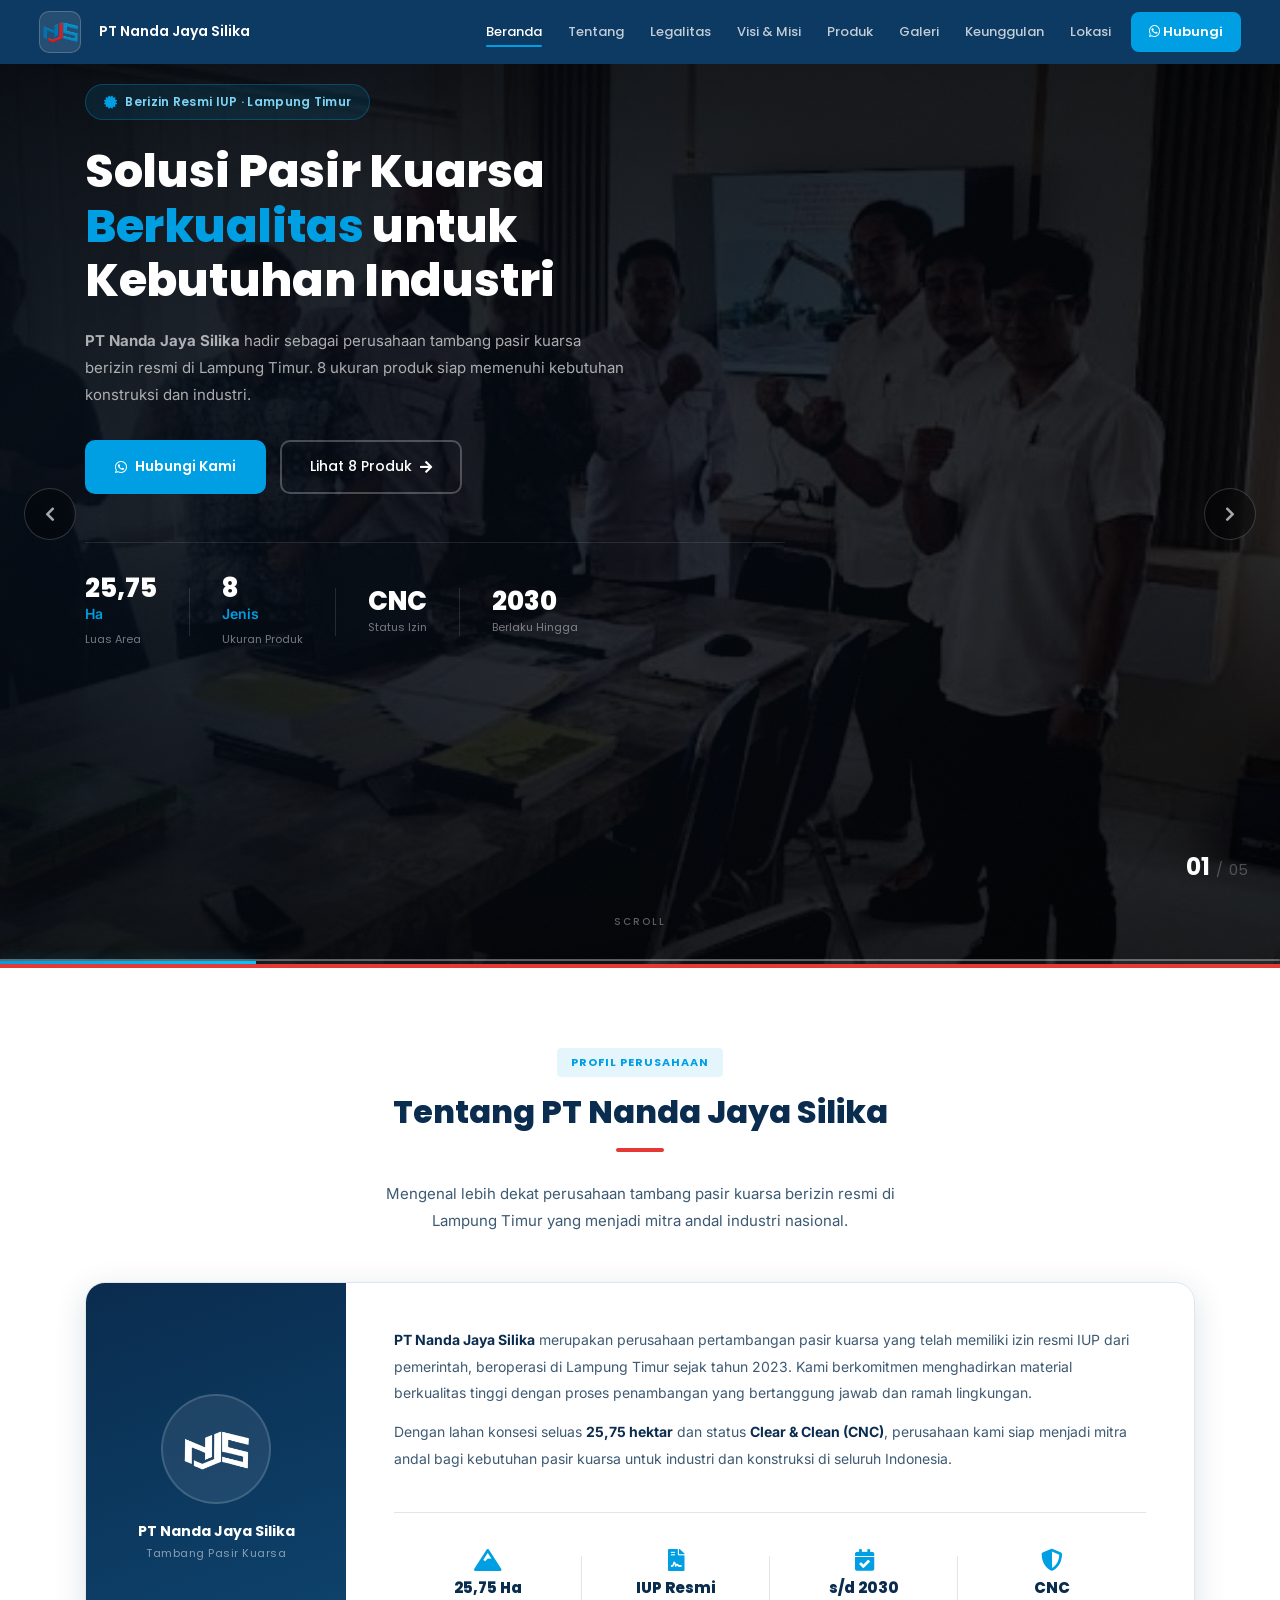
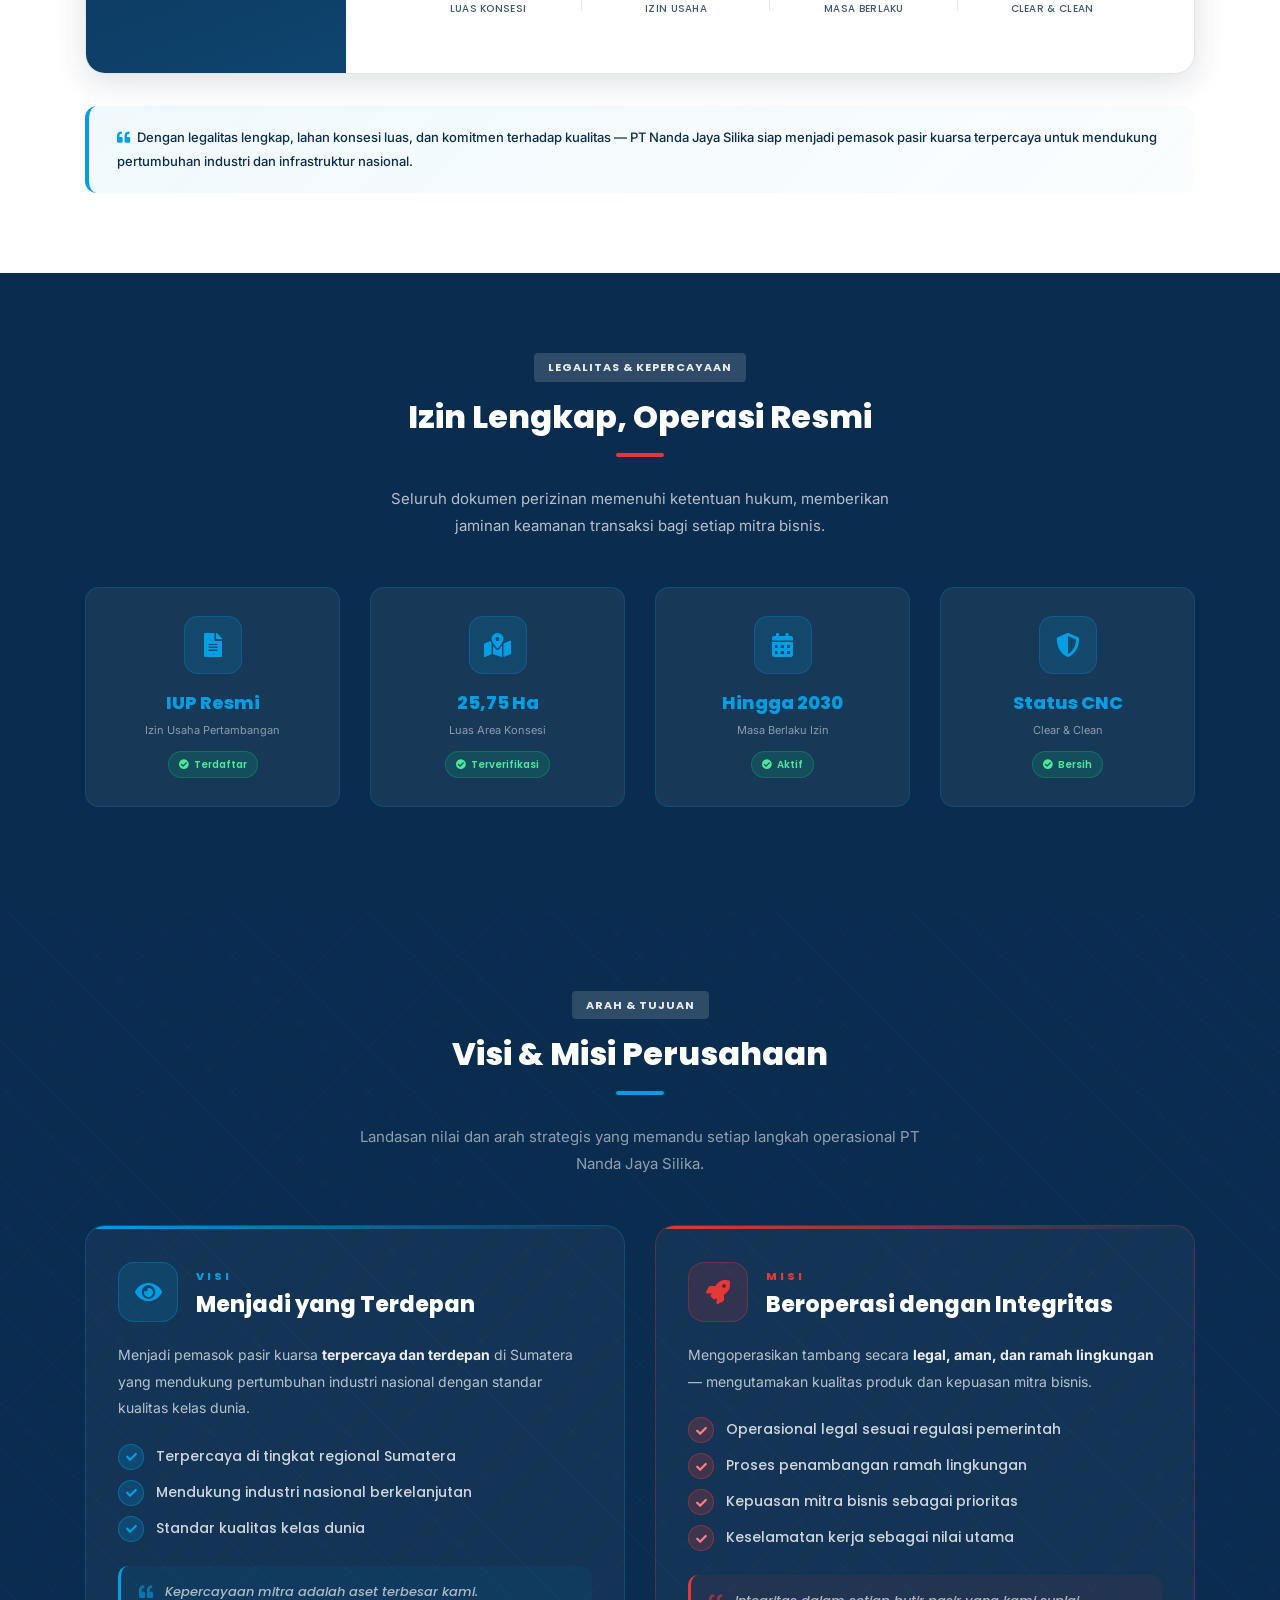
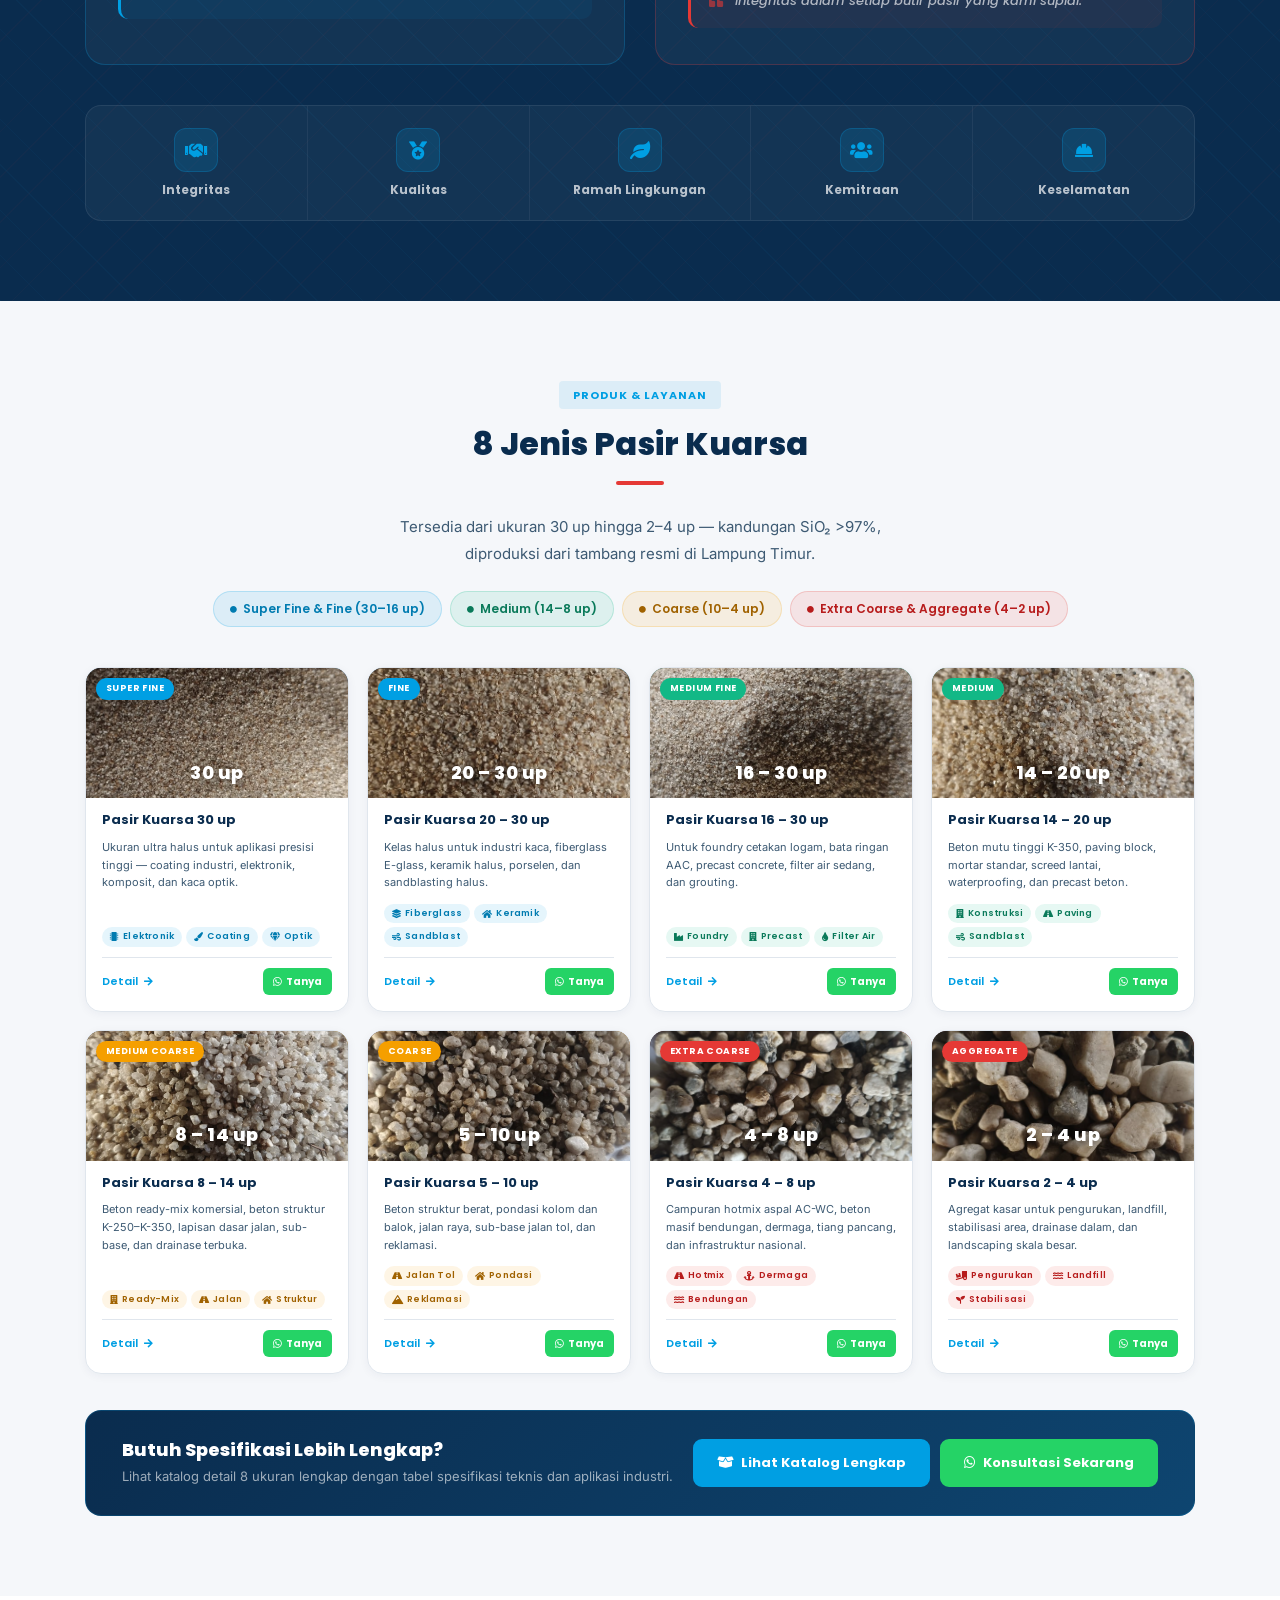
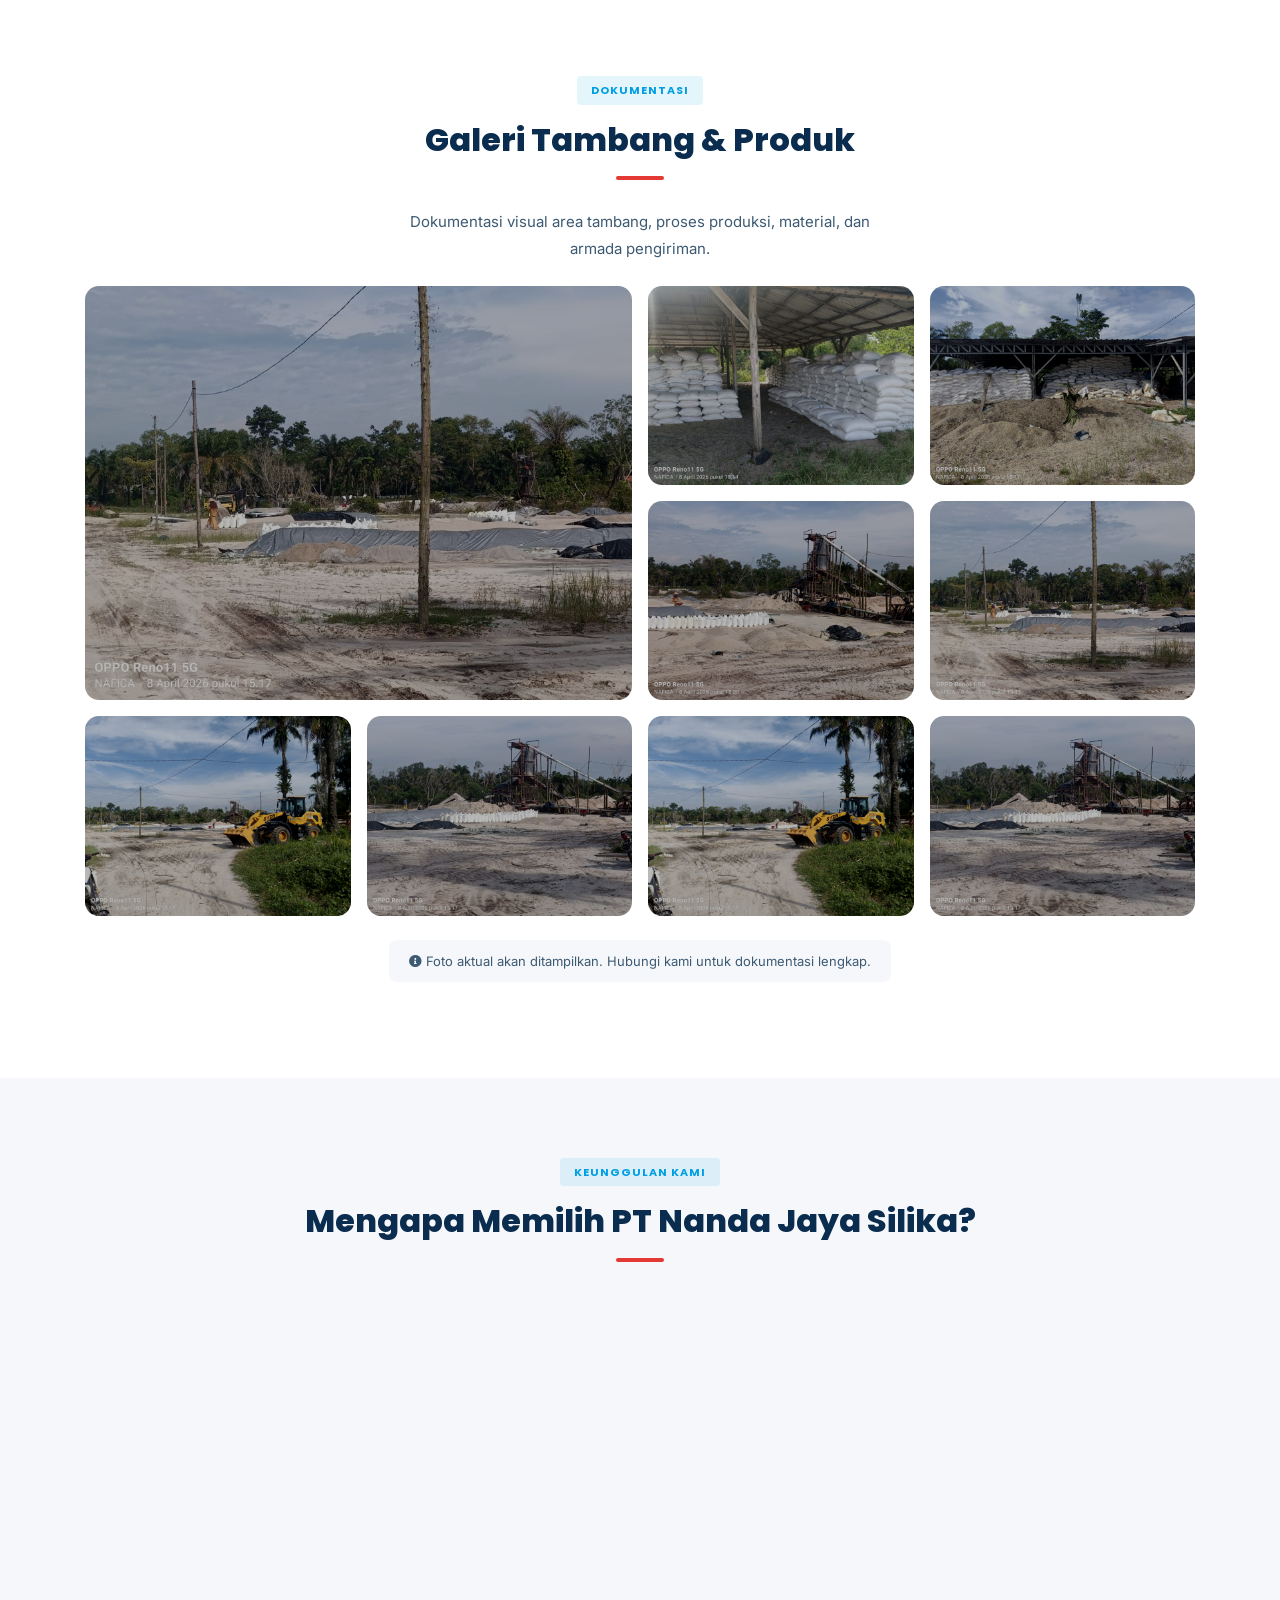
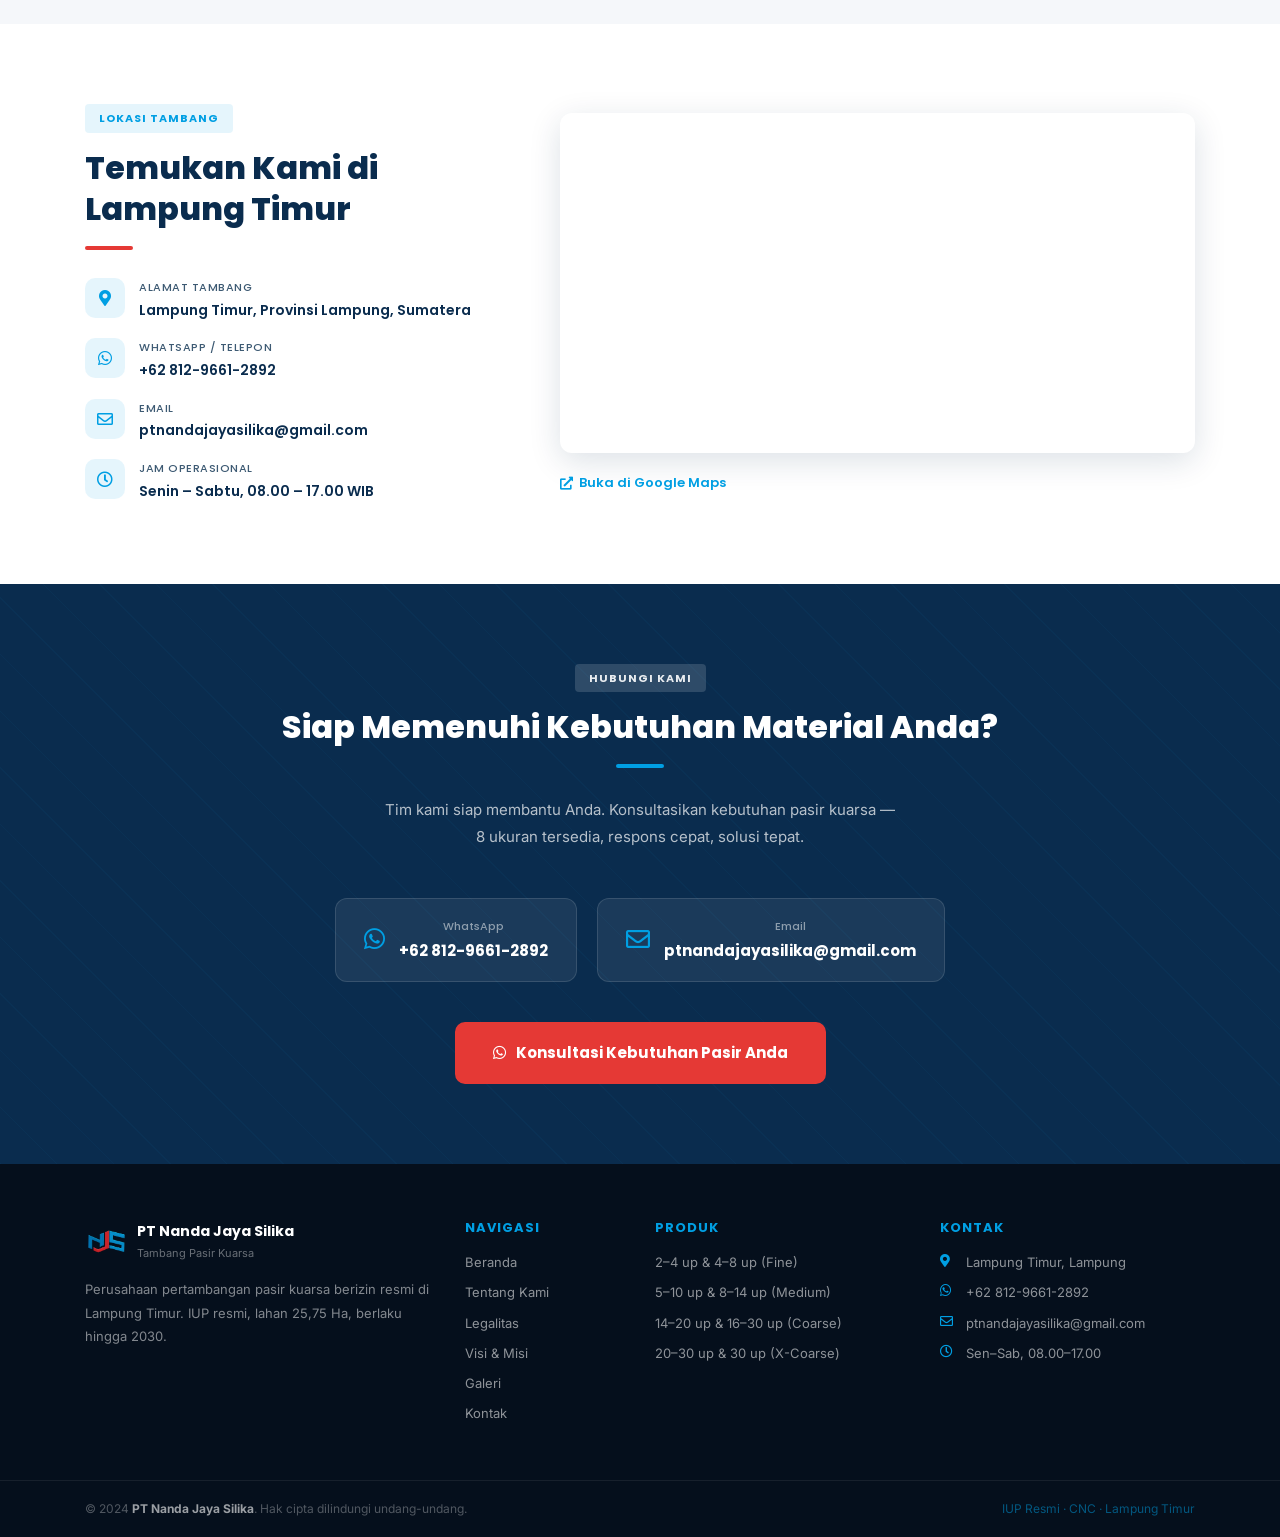
==== index.html @ aa5e80d2 "upload semua file website" ====
<!DOCTYPE html>
<html lang="id">
<head>
    <meta charset="utf-8">
    <title>PT Nanda Jaya Silika – Tambang Pasir Kuarsa Lampung Timur</title>
    <meta name="viewport" content="width=device-width, initial-scale=1.0">
    <meta name="description" content="PT Nanda Jaya Silika – Perusahaan tambang pasir kuarsa berizin resmi di Lampung Timur. IUP resmi, 25.75 Ha, berlaku hingga 2030.">
    <link rel="icon" href="img/logo PT Nanda Jaya Silika.jpeg" type="image/x-icon">
    <link href="https://fonts.googleapis.com/css2?family=Poppins:wght@300;400;500;600;700;800;900&family=Inter:wght@300;400;500&display=swap" rel="stylesheet">
    <link href="https://stackpath.bootstrapcdn.com/bootstrap/4.4.1/css/bootstrap.min.css" rel="stylesheet">
    <link href="https://cdnjs.cloudflare.com/ajax/libs/font-awesome/5.15.4/css/all.min.css" rel="stylesheet">
<style>
:root {
    --blue: #009FE3;
    --blue-dark: #0A2C4E;
    --blue-mid: #0D3A63;
    --red: #E53935;
    --red-dark: #C62828;
    --white: #FFF;
    --gray-light: #F5F7FA;
    --gray-mid: #E0E6ED;
    --gray-text: #3D5A73;
    --fh: 'Poppins', sans-serif;
    --fb: 'Inter', sans-serif;
    --tr: .3s ease;
    --ss: 0 4px 16px rgba(10,44,78,.08);
    --sm: 0 8px 32px rgba(10,44,78,.14);
    --sb: 0 6px 24px rgba(0,159,227,.25);
    --rc: 16px;
}
*,*::before,*::after{box-sizing:border-box;margin:0;padding:0}
html{scroll-behavior:smooth}
body{font-family:var(--fb);font-size:15px;color:var(--blue-dark);background:var(--white);line-height:1.7;overflow-x:hidden}
h1,h2,h3,h4,h5,h6{font-family:var(--fh);font-weight:700;color:var(--blue-dark)}
a{text-decoration:none;color:inherit}
img{max-width:100%;display:block}
.red-stripe{height:4px;background:var(--red)}
.section-pad{padding:80px 0}
.section-pad--gray{background:var(--gray-light)}

/* ANIMATIONS */
@keyframes fadeUp{from{opacity:0;transform:translateY(32px)}to{opacity:1;transform:translateY(0)}}
@keyframes fadeInLeft{from{opacity:0;transform:translateX(-40px)}to{opacity:1;transform:translateX(0)}}
@keyframes fadeInRight{from{opacity:0;transform:translateX(40px)}to{opacity:1;transform:translateX(0)}}
@keyframes revealDown{from{opacity:0;transform:translateY(-20px)}to{opacity:1;transform:translateY(0)}}
@keyframes scrollLine{0%{height:0;opacity:1}100%{height:48px;opacity:0}}
.njs-reveal,.njs-fade-up,.njs-slide-right,.njs-slide-left{opacity:0}
.njs-reveal.is-visible{animation:revealDown .7s ease forwards}
.njs-fade-up.is-visible{animation:fadeUp .7s ease forwards}
.njs-slide-right.is-visible{animation:fadeInRight .7s ease forwards}
.njs-slide-left.is-visible{animation:fadeInLeft .7s ease forwards}

/* NAVBAR */
.main-nav{background:var(--blue-mid);position:sticky;top:0;z-index:1000;transition:background var(--tr),box-shadow var(--tr)}
.main-nav.nav-scrolled{background:var(--blue-dark);box-shadow:0 4px 24px rgba(0,0,0,.25)}
.nav-inner{height:64px;padding:0 24px;display:flex;align-items:center;justify-content:space-between}
.nav-logo-compact{display:flex;align-items:center;gap:10px}
.nav-logo-container{width:42px;height:42px;display:flex;align-items:center;justify-content:center;background:rgba(255,255,255,.1);border-radius:10px;border:1px solid rgba(255,255,255,.2);overflow:hidden;flex-shrink:0}
.nav-logo-img{width:100%;height:100%;object-fit:contain}
.nav-brand-name{font-family:var(--fh);font-weight:600;font-size:14px;color:#fff;margin-left:8px}
.nav-menu{display:flex;align-items:center;gap:2px}
.nav-link-item{font-family:var(--fh);font-size:13px;font-weight:500;color:rgba(255,255,255,.75);padding:8px 12px;border-radius:6px;transition:color var(--tr);position:relative;white-space:nowrap}
.nav-link-item::after{content:'';position:absolute;bottom:4px;left:12px;right:12px;height:2px;background:var(--blue);border-radius:2px;transform:scaleX(0);transform-origin:left;transition:transform var(--tr)}
.nav-link-item:hover,.nav-link-item.active{color:#fff}
.nav-link-item:hover::after,.nav-link-item.active::after{transform:scaleX(1)}
.btn-nav-cta{font-family:var(--fh);font-size:13px;font-weight:600;color:#fff!important;background:var(--blue);padding:9px 18px;border-radius:8px;margin-left:6px;transition:background var(--tr);white-space:nowrap}
.btn-nav-cta:hover{background:var(--red);color:#fff!important}
.nav-toggler{display:flex;flex-direction:column;justify-content:center;gap:5px;width:40px;height:40px;background:transparent;border:none;cursor:pointer;padding:8px}
.nav-toggler span{display:block;width:100%;height:2px;background:#fff;border-radius:2px;transition:all var(--tr)}
.nav-toggler.open span:nth-child(1){transform:translateY(7px) rotate(45deg)}
.nav-toggler.open span:nth-child(2){opacity:0}
.nav-toggler.open span:nth-child(3){transform:translateY(-7px) rotate(-45deg)}
@media(max-width:991px){
  .nav-menu{position:fixed;top:64px;left:0;right:0;background:var(--blue-dark);flex-direction:column;align-items:stretch;padding:20px 24px 28px;gap:2px;transform:translateY(-110%);transition:transform .35s cubic-bezier(.4,0,.2,1);box-shadow:0 12px 40px rgba(0,0,0,.3);z-index:999;max-height:calc(100vh - 64px);overflow-y:auto}
  .nav-menu.is-open{transform:translateY(0)}
  .nav-link-item{padding:12px 16px;font-size:15px;color:rgba(255,255,255,.9);white-space:normal}
  .btn-nav-cta{margin:12px 0 0;text-align:center;padding:12px;font-size:15px;display:block}
  .nav-inner{padding:0 16px}
}

/* HERO */
.hero-section{position:relative;width:100%;height:100vh;min-height:560px;overflow:hidden;background:#050d18}
.hero-scroll-track{display:flex;height:100%;will-change:transform;transition:transform .9s cubic-bezier(.22,.61,.36,1);cursor:grab}
.hero-scroll-track.dragging{transition:none;cursor:grabbing}
.hero-slide{position:relative;flex:0 0 100vw;width:100vw;height:100%;overflow:hidden}
.hero-slide-img{width:100%;height:100%;object-fit:cover;object-position:center 40%;display:block;filter:brightness(.4) contrast(1.1) saturate(.65);transform:scale(1.08);transition:transform 8s ease-out}
.hero-slide.is-active .hero-slide-img{transform:scale(1)}
.hero-slide-overlay{position:absolute;inset:0;background:linear-gradient(105deg,rgba(5,13,24,.88) 0%,rgba(5,13,24,.6) 40%,rgba(5,13,24,.2) 100%);z-index:1}
.hero-section::before{content:'';position:absolute;inset:0;background:radial-gradient(ellipse at 30% 50%,transparent 25%,rgba(0,0,0,.55) 100%);z-index:2;pointer-events:none}
.hero-grain{position:absolute;inset:0;z-index:3;pointer-events:none;opacity:.03;background-image:url("data:image/svg+xml,%3Csvg viewBox='0 0 256 256' xmlns='http://www.w3.org/2000/svg'%3E%3Cfilter id='n'%3E%3CfeTurbulence type='fractalNoise' baseFrequency='0.85' numOctaves='4' stitchTiles='stitch'/%3E%3C/filter%3E%3Crect width='100%25' height='100%25' filter='url(%23n)'/%3E%3C/svg%3E");background-repeat:repeat;background-size:200px 200px}
.hero-content-wrapper{position:absolute;inset:0;z-index:5;display:flex;align-items:center}
.hero-content{position:relative;z-index:5;max-width:700px;padding-top:20px}
.hero-text-item{display:none;opacity:0;transform:translateY(20px)}
.hero-text-item.is-active{display:block;animation:heroTextIn .7s cubic-bezier(.22,.61,.36,1) forwards}
@keyframes heroTextIn{from{opacity:0;transform:translateY(24px)}to{opacity:1;transform:translateY(0)}}
.hero-badge{display:inline-flex;align-items:center;gap:8px;background:rgba(0,159,227,.12);border:1px solid rgba(0,159,227,.3);color:#7DD4F5;font-family:var(--fh);font-size:12px;font-weight:600;padding:7px 18px;border-radius:20px;margin-bottom:24px;letter-spacing:.3px;backdrop-filter:blur(8px)}
.hero-badge i{color:var(--blue);font-size:13px}
.hero-title{font-family:var(--fh);font-size:clamp(24px,4.5vw,46px);font-weight:800;line-height:1.18;color:#fff;margin-bottom:20px;letter-spacing:-.3px}
.text-accent{color:var(--blue)}
.hero-desc{font-size:15px;color:rgba(255,255,255,.65);line-height:1.8;margin-bottom:32px;max-width:540px}
.hero-actions{display:flex;gap:14px;flex-wrap:wrap;margin-bottom:48px}
.btn-hero-primary{display:inline-flex;align-items:center;gap:8px;background:var(--blue);color:#fff;font-family:var(--fh);font-weight:600;font-size:14px;padding:13px 28px;border-radius:10px;transition:all var(--tr);border:2px solid var(--blue)}
.btn-hero-primary:hover{background:#0090D0;color:#fff;transform:translateY(-2px);box-shadow:var(--sb)}
.btn-hero-outline{display:inline-flex;align-items:center;gap:8px;background:0 0;color:#fff;font-family:var(--fh);font-weight:500;font-size:14px;padding:13px 28px;border-radius:10px;border:2px solid rgba(255,255,255,.25);transition:all var(--tr);backdrop-filter:blur(4px)}
.btn-hero-outline:hover{border-color:rgba(255,255,255,.5);background:rgba(255,255,255,.06);color:#fff;transform:translateY(-2px)}
.hero-stats{display:flex;align-items:center;padding-top:32px;border-top:1px solid rgba(255,255,255,.1);flex-wrap:wrap;gap:8px}
.hstat{text-align:left;padding:0 24px 0 0}
.hstat-num{font-family:var(--fh);font-size:26px;font-weight:800;color:#fff;line-height:1}
.hstat-unit{display:inline;font-size:14px;color:var(--blue);font-weight:600}
.hstat-label{font-size:11px;color:rgba(255,255,255,.45);margin-top:4px;font-family:var(--fh)}
.hstat-sep{width:1px;height:48px;background:rgba(255,255,255,.12);margin-right:24px;flex-shrink:0}
.hero-arrow{position:absolute;top:50%;transform:translateY(-50%);z-index:10;width:52px;height:52px;border-radius:50%;border:1.5px solid rgba(255,255,255,.18);background:rgba(0,0,0,.3);backdrop-filter:blur(10px);color:rgba(255,255,255,.65);font-size:1rem;cursor:pointer;display:flex;align-items:center;justify-content:center;transition:all .3s}
.hero-arrow:hover{background:rgba(0,159,227,.2);border-color:rgba(0,159,227,.5);color:#fff;transform:translateY(-50%) scale(1.08)}
.hero-arrow--left{left:24px}
.hero-arrow--right{right:24px}
.hero-slide-counter{position:absolute;bottom:76px;right:32px;z-index:10;display:flex;align-items:baseline;gap:4px;font-family:var(--fh)}
.hero-counter-current{font-size:1.5rem;font-weight:700;color:#fff}
.hero-counter-sep{font-size:.9rem;color:rgba(255,255,255,.25);margin:0 2px}
.hero-counter-total{font-size:.9rem;color:rgba(255,255,255,.25)}
.hero-progress-bar{position:absolute;bottom:0;left:0;right:0;height:3px;background:rgba(255,255,255,.06);z-index:10}
.hero-progress-fill{height:100%;width:20%;background:linear-gradient(90deg,var(--blue),#00c6ff);transition:width .9s cubic-bezier(.22,.61,.36,1);box-shadow:0 0 14px rgba(0,159,227,.5)}
.hero-timer-bar{position:absolute;bottom:3px;left:0;height:2px;background:rgba(255,255,255,.35);z-index:11;width:0;border-radius:0 2px 2px 0}
.hero-timer-bar.running{animation:timerGrow 5s linear forwards}
@keyframes timerGrow{from{width:0}to{width:100%}}
.hero-scroll-indicator{position:absolute;bottom:26px;left:50%;transform:translateX(-50%);z-index:10;display:flex;flex-direction:column;align-items:center;gap:8px}
.hero-scroll-indicator span{font-size:10px;color:rgba(255,255,255,.35);letter-spacing:2px;font-family:var(--fh);font-weight:500;text-transform:uppercase}
.scroll-line{width:1px;height:0;background:var(--blue);animation:scrollLine 1.8s ease infinite}

/* SECTION COMMONS */
.section-badge{display:inline-block;background:rgba(0,159,227,.1);color:var(--blue);font-family:var(--fh);font-size:11px;font-weight:700;padding:5px 14px;border-radius:4px;letter-spacing:1px;text-transform:uppercase;margin-bottom:14px}
.section-badge--light{background:rgba(255,255,255,.15);color:rgba(255,255,255,.9)}
.section-title{font-size:clamp(20px,3.5vw,32px);font-weight:800;line-height:1.3;margin-bottom:4px}
.section-title--white{color:#fff}
.section-rule{width:48px;height:4px;background:var(--red);border-radius:2px;margin:16px 0 28px}
.section-rule--center{margin-left:auto;margin-right:auto}
.section-rule--blue{background:var(--blue)}
.section-text{font-size:15px;color:var(--gray-text);line-height:1.8}
.section-text--light{color:rgba(255,255,255,.7)}

/* TENTANG */
.tentang-card{display:flex;background:#fff;border-radius:20px;overflow:hidden;border:1px solid var(--gray-mid);box-shadow:var(--sm);position:relative;z-index:1}
.tentang-card-left{flex-shrink:0;width:260px;display:flex;flex-direction:column;align-items:center;justify-content:center;background:linear-gradient(160deg,var(--blue-dark) 0%,#0E4570 100%);padding:48px 28px;text-align:center;position:relative;overflow:hidden}
.tentang-logo-ring{width:110px;height:110px;border-radius:50%;background:rgba(255,255,255,.08);border:2px solid rgba(255,255,255,.15);display:flex;align-items:center;justify-content:center;padding:16px;margin-bottom:18px}
.tentang-logo{width:100%;object-fit:contain;filter:brightness(0) invert(1)}
.tentang-logo-label{font-family:var(--fh);font-size:14px;font-weight:700;color:#fff;line-height:1.3}
.tentang-logo-sublabel{font-size:11px;color:rgba(255,255,255,.5);margin-top:3px;font-family:var(--fh);letter-spacing:.5px}
.tentang-card-right{flex:1;padding:44px 48px;display:flex;flex-direction:column;justify-content:center}
.tentang-card-right p{font-size:14px;color:var(--gray-text);line-height:1.9;margin-bottom:12px}
.tentang-card-right p strong{color:var(--blue-dark)}
.tentang-stats-strip{display:grid;grid-template-columns:repeat(4,1fr);gap:0;margin-top:28px;padding-top:24px;border-top:1px solid var(--gray-mid)}
.tentang-stat-box{text-align:center;padding:12px 8px;position:relative}
.tentang-stat-box:not(:last-child)::after{content:'';position:absolute;right:0;top:20%;height:60%;width:1px;background:var(--gray-mid)}
.tentang-stat-box i{font-size:22px;color:var(--blue);margin-bottom:8px;display:block}
.tentang-stat-val{font-family:var(--fh);font-size:15px;font-weight:800;color:var(--blue-dark);line-height:1.2}
.tentang-stat-key{font-size:10px;color:var(--gray-text);margin-top:3px;font-family:var(--fh);font-weight:500;text-transform:uppercase;letter-spacing:.3px}
.tentang-highlight{margin-top:32px;padding:20px 28px;background:linear-gradient(135deg,rgba(0,159,227,.06) 0%,rgba(0,159,227,.02) 100%);border-radius:12px;border-left:4px solid var(--blue)}
.tentang-highlight p{font-size:13px;color:var(--blue-dark);line-height:1.8;margin:0;font-weight:500}
.tentang-highlight i{color:var(--blue);margin-right:4px}
@media(max-width:991px){.tentang-card-left{width:220px;padding:36px 20px}.tentang-card-right{padding:32px 28px}}
@media(max-width:767px){.tentang-card{flex-direction:column}.tentang-card-left{width:100%;flex-direction:row;padding:20px 24px;gap:16px}.tentang-logo-ring{width:68px;height:68px;padding:10px;margin-bottom:0;flex-shrink:0}.tentang-card-right{padding:24px 20px}.tentang-stats-strip{grid-template-columns:repeat(2,1fr)}}

/* LEGALITAS */
.legalitas-section{background:var(--blue-dark);padding:80px 0}
.legal-card{background:rgba(255,255,255,.06);border:1px solid rgba(0,159,227,.2);border-radius:14px;padding:28px 18px;text-align:center;transition:all var(--tr);height:100%}
.legal-card:hover{background:rgba(0,159,227,.12);border-color:rgba(0,159,227,.5);transform:translateY(-4px);box-shadow:0 12px 40px rgba(0,0,0,.3)}
.legal-card-icon{width:58px;height:58px;border-radius:14px;background:rgba(0,159,227,.15);border:1px solid rgba(0,159,227,.25);display:flex;align-items:center;justify-content:center;font-size:24px;color:var(--blue);margin:0 auto 14px}
.legal-card-val{font-family:var(--fh);font-size:18px;font-weight:800;color:var(--blue);margin-bottom:4px}
.legal-card-key{font-size:11px;color:rgba(255,255,255,.5);margin-bottom:12px;line-height:1.4}
.legal-badge{display:inline-flex;align-items:center;gap:5px;background:rgba(0,200,120,.15);border:1px solid rgba(0,200,120,.3);color:#4DE89C;font-size:10px;padding:4px 10px;border-radius:20px;font-weight:600;font-family:var(--fh)}

/* VISI MISI */
.visi-misi-section{padding:80px 0;background:var(--blue-dark);position:relative;overflow:hidden}
.vm-bg-pattern{position:absolute;inset:0;background-image:repeating-linear-gradient(45deg,rgba(0,159,227,.04) 0,rgba(0,159,227,.04) 1px,transparent 0,transparent 32px),repeating-linear-gradient(-45deg,rgba(229,57,53,.03) 0,rgba(229,57,53,.03) 1px,transparent 0,transparent 32px)}
.vm-intro-text{font-size:15px;color:rgba(255,255,255,.55);max-width:560px;margin:0 auto;line-height:1.8}
.vm-section-card{background:rgba(255,255,255,.04);border-radius:20px;padding:36px 32px;height:100%;position:relative;overflow:hidden;transition:transform var(--tr),box-shadow var(--tr)}
.vm-section-card::before{content:'';position:absolute;top:0;left:0;right:0;height:3px}
.vm-visi{border:1px solid rgba(0,159,227,.25)}.vm-visi::before{background:linear-gradient(90deg,var(--blue),transparent)}
.vm-misi{border:1px solid rgba(229,57,53,.25)}.vm-misi::before{background:linear-gradient(90deg,var(--red),transparent)}
.vm-section-card:hover{transform:translateY(-4px);box-shadow:0 20px 48px rgba(0,0,0,.3)}
.vm-card-header{display:flex;align-items:flex-start;gap:18px;margin-bottom:20px}
.vm-section-icon{width:60px;height:60px;border-radius:16px;background:rgba(0,159,227,.15);border:1px solid rgba(0,159,227,.3);display:flex;align-items:center;justify-content:center;font-size:24px;color:var(--blue);flex-shrink:0}
.vm-section-icon--red{background:rgba(229,57,53,.15);border-color:rgba(229,57,53,.3);color:var(--red)}
.vm-section-tag{display:inline-block;font-family:var(--fh);font-size:11px;font-weight:800;letter-spacing:3px;text-transform:uppercase;color:var(--blue);margin-bottom:6px}
.vm-section-tag--red{color:var(--red)}
.vm-section-heading{font-family:var(--fh);font-size:22px;font-weight:800;color:#fff;margin:0;line-height:1.2}
.vm-section-text{font-size:14px;color:rgba(255,255,255,.7);line-height:1.9;margin-bottom:22px}
.vm-section-text strong{color:rgba(255,255,255,.92)}
.vm-pillar-list{display:flex;flex-direction:column;gap:10px;margin-bottom:24px}
.vm-pillar{display:flex;align-items:center;gap:12px;font-size:14px;color:rgba(255,255,255,.8);font-family:var(--fh);font-weight:500}
.vm-pillar-icon{width:26px;height:26px;border-radius:50%;background:rgba(0,159,227,.2);border:1px solid rgba(0,159,227,.4);display:flex;align-items:center;justify-content:center;color:var(--blue);font-size:11px;flex-shrink:0}
.vm-pillar-icon--red{background:rgba(229,57,53,.2);border-color:rgba(229,57,53,.4);color:#FF8080}
.vm-quote{display:flex;align-items:flex-start;gap:12px;padding:16px 18px;background:rgba(0,159,227,.07);border-radius:10px;border-left:3px solid var(--blue)}
.vm-quote--red{background:rgba(229,57,53,.07);border-left-color:var(--red)}
.vm-quote-icon{color:var(--blue);font-size:14px;flex-shrink:0;margin-top:3px;opacity:.6}
.vm-quote--red .vm-quote-icon{color:var(--red)}
.vm-quote span{font-size:13px;font-style:italic;color:rgba(255,255,255,.65);line-height:1.6;font-family:var(--fh);font-weight:500}
.vm-values-row{display:flex;gap:0;margin-top:40px;background:rgba(255,255,255,.04);border:1px solid rgba(255,255,255,.08);border-radius:16px;overflow:hidden}
.vm-value-item{flex:1;display:flex;flex-direction:column;align-items:center;padding:22px 12px;gap:10px;transition:background var(--tr);border-right:1px solid rgba(255,255,255,.06)}
.vm-value-item:last-child{border-right:none}
.vm-value-item:hover{background:rgba(0,159,227,.1)}
.vm-value-icon{width:44px;height:44px;border-radius:12px;background:rgba(0,159,227,.15);border:1px solid rgba(0,159,227,.25);display:flex;align-items:center;justify-content:center;font-size:18px;color:var(--blue)}
.vm-value-label{font-family:var(--fh);font-size:12px;font-weight:700;color:rgba(255,255,255,.7);text-align:center;line-height:1.3}
@media(max-width:767px){.visi-misi-section{padding:56px 0}.vm-section-card{padding:24px 20px}.vm-values-row{flex-wrap:wrap}.vm-value-item{flex:0 0 33.33%;border-bottom:1px solid rgba(255,255,255,.06)}}
@media(max-width:480px){.vm-value-item{flex:0 0 50%}.vm-section-icon{width:48px;height:48px;font-size:20px}}

/* =============================================
   PRODUK — 8 Jenis Pasir Kuarsa (UP System)
   ============================================= */
.produk-section { background: var(--gray-light); }

/* Header tabs / grade pills */
.produk-grade-nav {
    display: flex;
    justify-content: center;
    flex-wrap: wrap;
    gap: 8px;
    margin-bottom: 40px;
}
.grade-pill {
    display: inline-flex;
    align-items: center;
    gap: 6px;
    font-family: var(--fh);
    font-size: 12px;
    font-weight: 600;
    padding: 7px 16px;
    border-radius: 50px;
    border: 1.5px solid transparent;
    cursor: default;
    transition: all var(--tr);
}
.grade-pill--fine    { background: rgba(0,159,227,.1);  color: #007BB0; border-color: rgba(0,159,227,.2); }
.grade-pill--med     { background: rgba(18,184,134,.1); color: #0a7a5a; border-color: rgba(18,184,134,.2); }
.grade-pill--coarse  { background: rgba(245,159,0,.1);  color: #a06200; border-color: rgba(245,159,0,.2); }
.grade-pill--xcoarse { background: rgba(229,57,53,.1);  color: #b71c1c; border-color: rgba(229,57,53,.2); }

/* 4-column grid desktop */
.produk-grid-8 {
    display: grid;
    grid-template-columns: repeat(4, 1fr);
    gap: 18px;
}

/* Individual card */
.pk-card {
    background: #fff;
    border-radius: 16px;
    overflow: hidden;
    border: 1px solid var(--gray-mid);
    box-shadow: 0 2px 10px rgba(10,44,78,.05);
    transition: all .4s ease;
    display: flex;
    flex-direction: column;
    position: relative;
}
.pk-card::before {
    content: '';
    position: absolute;
    top: 0; left: 0; right: 0;
    height: 3px;
    transform: scaleX(0);
    transform-origin: left;
    transition: transform .4s ease;
    z-index: 2;
    border-radius: 16px 16px 0 0;
}
.pk-card:hover {
    transform: translateY(-6px);
    box-shadow: var(--sm);
    border-color: transparent;
}
.pk-card:hover::before { transform: scaleX(1); }

/* Grade colour accents */
.pk-card--fine::before    { background: var(--blue); }
.pk-card--med::before     { background: #12B886; }
.pk-card--coarse::before  { background: #F59F00; }
.pk-card--xcoarse::before { background: var(--red); }

/* Thumbnail */
.pk-thumb {
    height: 130px;
    display: flex;
    align-items: center;
    justify-content: center;
    position: relative;
    overflow: hidden;
    flex-shrink: 0;
}
.pk-thumb img {
    width: 100%;
    height: 100%;
    object-fit: cover;
    display: block;
    transition: transform .5s ease;
}
.pk-card:hover .pk-thumb img { transform: scale(1.07); }

/* Gradient overlays matching the product images */
.pk-thumb-1 { background: linear-gradient(135deg,#082840,#0E4A6E); }
.pk-thumb-2 { background: linear-gradient(135deg,#0A3550,#156D8C); }
.pk-thumb-3 { background: linear-gradient(135deg,#0A4A30,#1A8A55); }
.pk-thumb-4 { background: linear-gradient(135deg,#0D4A2A,#22A85A); }
.pk-thumb-5 { background: linear-gradient(135deg,#3A2A08,#C89A20); }
.pk-thumb-6 { background: linear-gradient(135deg,#3A1A08,#B87A15); }
.pk-thumb-7 { background: linear-gradient(135deg,#2C0A0A,#A03020); }
.pk-thumb-8 { background: linear-gradient(135deg,#200808,#8B2020); }

/* Fallback icon when image not loaded */
.pk-thumb-icon {
    position: absolute;
    inset: 0;
    display: flex;
    align-items: center;
    justify-content: center;
    font-size: 40px;
    color: rgba(255,255,255,.15);
    z-index: 1;
}
.pk-thumb img { position: relative; z-index: 2; }

/* Grade badge over thumbnail */
.pk-grade-badge {
    position: absolute;
    top: 10px;
    left: 10px;
    z-index: 3;
    font-family: var(--fh);
    font-size: 9px;
    font-weight: 700;
    padding: 3px 10px;
    border-radius: 20px;
    letter-spacing: .4px;
    text-transform: uppercase;
    color: #fff;
}
.pk-badge--fine    { background: var(--blue); }
.pk-badge--med     { background: #12B886; }
.pk-badge--coarse  { background: #F59F00; }
.pk-badge--xcoarse { background: var(--red); }

/* Size label over thumbnail */
.pk-size-label {
    position: absolute;
    bottom: 10px;
    left: 0; right: 0;
    text-align: center;
    z-index: 3;
    font-family: var(--fh);
    font-size: 18px;
    font-weight: 800;
    color: #fff;
    text-shadow: 0 2px 8px rgba(0,0,0,.5);
    letter-spacing: .5px;
}

/* Card body */
.pk-body {
    padding: 14px 16px 16px;
    flex: 1;
    display: flex;
    flex-direction: column;
    gap: 10px;
}
.pk-name {
    font-family: var(--fh);
    font-size: 13px;
    font-weight: 700;
    color: var(--blue-dark);
    line-height: 1.3;
    margin: 0;
}
.pk-desc {
    font-size: 11px;
    color: var(--gray-text);
    line-height: 1.6;
    margin: 0;
    flex: 1;
}

/* Mini spec chips */
.pk-chips {
    display: flex;
    flex-wrap: wrap;
    gap: 4px;
    margin-top: 2px;
}
.pk-chip {
    display: inline-flex;
    align-items: center;
    gap: 4px;
    font-family: var(--fh);
    font-size: 9px;
    font-weight: 600;
    padding: 2px 8px;
    border-radius: 20px;
    letter-spacing: .2px;
}
.pk-chip--fine    { background: rgba(0,159,227,.1);  color: #007BB0; }
.pk-chip--med     { background: rgba(18,184,134,.1); color: #0a7a5a; }
.pk-chip--coarse  { background: rgba(245,159,0,.1);  color: #a06200; }
.pk-chip--xcoarse { background: rgba(229,57,53,.1);  color: #b71c1c; }

/* CTA button bottom */
.pk-cta {
    display: flex;
    align-items: center;
    justify-content: space-between;
    padding-top: 10px;
    border-top: 1px solid var(--gray-mid);
    margin-top: auto;
}
.pk-cta-link {
    display: inline-flex;
    align-items: center;
    gap: 6px;
    font-family: var(--fh);
    font-size: 11px;
    font-weight: 600;
    color: var(--blue);
    transition: gap var(--tr), color var(--tr);
}
.pk-cta-link:hover { gap: 10px; color: var(--red); }
.pk-cta-link i { font-size: 10px; }
.pk-wa-btn {
    display: inline-flex;
    align-items: center;
    gap: 4px;
    font-family: var(--fh);
    font-size: 10px;
    font-weight: 700;
    padding: 5px 10px;
    border-radius: 6px;
    background: #25D366;
    color: #fff;
    transition: background var(--tr), transform var(--tr);
}
.pk-wa-btn:hover { background: #20BD5A; color: #fff; transform: translateY(-1px); }

/* Bottom CTA banner */
.produk-cta-bar {
    margin-top: 36px;
    background: linear-gradient(135deg, var(--blue-dark) 0%, #0E4570 100%);
    border-radius: 16px;
    padding: 28px 36px;
    display: flex;
    align-items: center;
    justify-content: space-between;
    gap: 20px;
    flex-wrap: wrap;
    border: 1px solid rgba(0,159,227,.2);
}
.produk-cta-bar-text h4 {
    font-family: var(--fh);
    font-size: 18px;
    font-weight: 800;
    color: #fff;
    margin-bottom: 4px;
}
.produk-cta-bar-text p {
    font-size: 13px;
    color: rgba(255,255,255,.6);
    margin: 0;
}
.produk-cta-bar-actions {
    display: flex;
    gap: 10px;
    flex-wrap: wrap;
    flex-shrink: 0;
}
.btn-pk-catalog {
    display: inline-flex;
    align-items: center;
    gap: 8px;
    font-family: var(--fh);
    font-weight: 700;
    font-size: 13px;
    padding: 11px 22px;
    border-radius: 9px;
    background: var(--blue);
    color: #fff;
    border: 2px solid var(--blue);
    transition: all var(--tr);
}
.btn-pk-catalog:hover { background: #0090D0; border-color: #0090D0; color: #fff; transform: translateY(-1px); }
.btn-pk-wa {
    display: inline-flex;
    align-items: center;
    gap: 8px;
    font-family: var(--fh);
    font-weight: 700;
    font-size: 13px;
    padding: 11px 22px;
    border-radius: 9px;
    background: #25D366;
    color: #fff;
    border: 2px solid #25D366;
    transition: all var(--tr);
}
.btn-pk-wa:hover { background: #20BD5A; border-color: #20BD5A; color: #fff; transform: translateY(-1px); }

/* Responsive */
@media(max-width:1199px) {
    .produk-grid-8 { grid-template-columns: repeat(4, 1fr); gap: 14px; }
}
@media(max-width:991px) {
    .produk-grid-8 { grid-template-columns: repeat(2, 1fr); gap: 14px; }
    .produk-cta-bar { padding: 22px 24px; }
}
@media(max-width:575px) {
    .produk-grid-8 { grid-template-columns: repeat(2, 1fr); gap: 10px; }
    .pk-thumb { height: 110px; }
    .pk-size-label { font-size: 15px; }
    .pk-body { padding: 10px 12px 12px; }
    .pk-name { font-size: 12px; }
    .produk-cta-bar { flex-direction: column; align-items: flex-start; padding: 20px; }
    .produk-cta-bar-actions { width: 100%; }
    .btn-pk-catalog,.btn-pk-wa { flex: 1; justify-content: center; }
}

/* GALERI */
.galeri-section{background:#fff}
.gal-grid{display:grid;grid-template-columns:repeat(4,1fr);gap:16px}
.gal-item{position:relative;border-radius:14px;overflow:hidden;cursor:pointer;aspect-ratio:4/3}
.gal-item--featured{grid-column:span 2;grid-row:span 2;aspect-ratio:auto}
.gal-placeholder{width:100%;height:100%;display:flex;flex-direction:column;align-items:center;justify-content:center;gap:10px;transition:transform .5s ease}
.gal-placeholder i{font-size:32px;color:rgba(255,255,255,.2)}
.gal-placeholder span{font-family:var(--fh);font-size:11px;font-weight:600;color:rgba(255,255,255,.35);text-transform:uppercase;letter-spacing:1px;text-align:center;padding:0 14px}
.gal-overlay{position:absolute;inset:0;background:linear-gradient(to top,rgba(10,44,78,.85) 0%,rgba(10,44,78,.3) 50%,transparent 100%);display:flex;flex-direction:column;justify-content:flex-end;padding:20px;opacity:0;transition:opacity var(--tr)}
.gal-overlay h4{font-family:var(--fh);font-size:14px;font-weight:700;color:#fff;margin-bottom:3px}
.gal-overlay p{font-size:12px;color:rgba(255,255,255,.6);margin:0}
.gal-zoom{position:absolute;top:14px;right:14px;width:36px;height:36px;border-radius:50%;background:rgba(0,159,227,.7);display:flex;align-items:center;justify-content:center;color:#fff;font-size:13px;transform:scale(0);transition:transform var(--tr)}
.gal-item:hover .gal-overlay{opacity:1}.gal-item:hover .gal-zoom{transform:scale(1)}.gal-item:hover .gal-placeholder{transform:scale(1.06)}
.gp-1{background:linear-gradient(135deg,#0A3550,#164E6E)}.gp-2{background:linear-gradient(135deg,#12374E,#1A5276)}.gp-3{background:linear-gradient(135deg,#0E3350,#1C5570)}.gp-4{background:linear-gradient(135deg,#0C2F48,#194A65)}.gp-5{background:linear-gradient(135deg,#102A42,#1B4660)}.gp-6{background:linear-gradient(135deg,#0A3550,#154060)}.gp-7{background:linear-gradient(135deg,#0E2A40,#1A3858)}.gp-8{background:linear-gradient(135deg,#102838,#1C3C54)}.gp-9{background:linear-gradient(135deg,#0C2640,#183650)}
.gal-note{font-size:13px;color:var(--gray-text);background:var(--gray-light);border-radius:8px;padding:10px 20px;display:inline-block}
@media(max-width:991px){.gal-grid{grid-template-columns:repeat(3,1fr)}.gal-item--featured{grid-column:span 2;grid-row:span 1;aspect-ratio:16/9}}
@media(max-width:767px){.gal-grid{grid-template-columns:repeat(2,1fr)}.gal-item--featured{grid-column:span 2}}
@media(max-width:480px){.gal-grid{grid-template-columns:1fr;gap:12px}.gal-item--featured{grid-column:span 1;aspect-ratio:16/10}.gal-item{aspect-ratio:16/10}}

/* KEUNGGULAN */
.unggulan-card{background:#fff;border-radius:14px;padding:26px 20px;text-align:center;border:1px solid var(--gray-mid);height:100%;transition:all var(--tr)}
.unggulan-card:hover{border-color:var(--blue);box-shadow:var(--ss);transform:translateY(-3px)}
.unggulan-icon{width:56px;height:56px;border-radius:14px;display:flex;align-items:center;justify-content:center;font-size:22px;margin:0 auto 14px}
.unggulan-icon--blue{background:rgba(0,159,227,.1);color:var(--blue)}
.unggulan-icon--red{background:rgba(229,57,53,.1);color:var(--red)}
.unggulan-title{font-family:var(--fh);font-size:14px;font-weight:700;color:var(--blue-dark);margin-bottom:8px}
.unggulan-desc{font-size:12px;color:var(--gray-text);line-height:1.7;margin:0}

/* LOKASI */
.lokasi-info-list{display:flex;flex-direction:column;gap:16px;margin-top:4px}
.lokasi-info-item{display:flex;align-items:flex-start;gap:14px}
.lokasi-info-icon{width:40px;height:40px;flex-shrink:0;border-radius:10px;background:rgba(0,159,227,.1);display:flex;align-items:center;justify-content:center;color:var(--blue);font-size:16px}
.lokasi-info-label{font-size:11px;color:var(--gray-text);font-family:var(--fh);font-weight:500;text-transform:uppercase;letter-spacing:.5px;margin-bottom:2px}
.lokasi-info-val{font-size:14px;font-weight:600;color:var(--blue-dark);font-family:var(--fh)}
.map-wrapper{position:relative}
.map-wrapper iframe{box-shadow:var(--sm)}
.map-open-btn{display:inline-flex;align-items:center;gap:6px;margin-top:12px;font-size:13px;font-weight:600;color:var(--blue);font-family:var(--fh);transition:color var(--tr)}
.map-open-btn:hover{color:var(--red)}

/* CTA */
.cta-section{background:var(--blue-dark);padding:80px 0;position:relative;overflow:hidden}
.cta-pattern{position:absolute;inset:0;background-image:repeating-linear-gradient(45deg,rgba(0,159,227,.04) 0,rgba(0,159,227,.04) 1px,transparent 0,transparent 40px)}
.cta-contact-row{display:flex;gap:20px;justify-content:center;flex-wrap:wrap;margin-bottom:40px}
.cta-contact-card{display:flex;align-items:center;gap:14px;background:rgba(255,255,255,.07);border:1px solid rgba(255,255,255,.12);border-radius:12px;padding:18px 28px;transition:background var(--tr)}
.cta-contact-card:hover{background:rgba(255,255,255,.11)}
.cta-contact-icon{font-size:24px;color:var(--blue)}
.cta-contact-label{font-size:11px;color:rgba(255,255,255,.5);margin-bottom:2px;font-family:var(--fh);font-weight:500}
.cta-contact-val{font-size:15px;font-weight:700;color:#fff;font-family:var(--fh)}
.btn-cta-main{display:inline-flex;align-items:center;gap:10px;background:var(--red);color:#fff;font-family:var(--fh);font-weight:700;font-size:15px;padding:16px 36px;border-radius:10px;transition:all var(--tr);border:2px solid var(--red)}
.btn-cta-main:hover{background:var(--red-dark);border-color:var(--red-dark);color:#fff;transform:translateY(-2px);box-shadow:0 8px 28px rgba(229,57,53,.4)}

/* FOOTER */
.site-footer{background:#050F1C;padding:56px 0 0;color:rgba(255,255,255,.6)}
.footer-logo-img{width:42px;height:42px;object-fit:contain}
.footer-brand-name{font-family:var(--fh);font-weight:700;font-size:14px;color:#fff}
.footer-brand-tag{font-size:11px;color:rgba(255,255,255,.4)}
.footer-about{font-size:13px;line-height:1.8;color:rgba(255,255,255,.5);margin-top:4px}
.footer-heading{font-family:var(--fh);font-size:13px;font-weight:700;color:var(--blue);text-transform:uppercase;letter-spacing:1px;margin-bottom:16px}
.footer-links{list-style:none;padding:0;display:flex;flex-direction:column;gap:8px}
.footer-links a,.footer-links li{font-size:13px;color:rgba(255,255,255,.55);transition:color var(--tr)}
.footer-links a:hover{color:var(--blue)}
.footer-links--contact li{display:flex;align-items:flex-start;gap:10px}
.footer-links--contact i{color:var(--blue);width:16px;flex-shrink:0;margin-top:3px}
.footer-bottom{margin-top:40px;padding:18px 0;border-top:1px solid rgba(255,255,255,.07)}
.footer-bottom p{margin:0;font-size:12px;color:rgba(255,255,255,.3)}
.footer-bottom strong{color:rgba(255,255,255,.6)}
.footer-bottom-right{color:rgba(0,159,227,.5)!important}

/* FLOATING */
.back-to-top{position:fixed;right:24px;bottom:32px;z-index:9999;width:46px;height:46px;border-radius:12px;background:var(--blue);color:#fff;display:flex;align-items:center;justify-content:center;font-size:16px;opacity:0;pointer-events:none;transition:all var(--tr);box-shadow:0 4px 16px rgba(0,159,227,.4)}
.back-to-top.visible{opacity:1;pointer-events:auto}
.back-to-top:hover{background:var(--red);transform:translateY(-3px)}
.wa-float{position:fixed;left:24px;bottom:32px;z-index:9998;display:flex;align-items:center;gap:0;opacity:0;pointer-events:none;transform:translateY(16px);transition:opacity .4s ease,transform .4s ease}
.wa-float.visible{opacity:1;pointer-events:auto;transform:translateY(0)}
.wa-float-icon{width:54px;height:54px;border-radius:16px;background:#25D366;color:#fff;display:flex;align-items:center;justify-content:center;font-size:26px;flex-shrink:0;box-shadow:0 4px 20px rgba(37,211,102,.45);transition:transform .3s,box-shadow .3s,background .3s;border:2px solid rgba(255,255,255,.2);position:relative}
.wa-float-icon::before{content:'';position:absolute;inset:-4px;border-radius:20px;border:2px solid rgba(37,211,102,.4);animation:waPulse 2s ease-out infinite}
@keyframes waPulse{0%{transform:scale(1);opacity:.6}100%{transform:scale(1.25);opacity:0}}
.wa-float-tooltip{background:var(--blue-dark);color:#fff;font-family:var(--fh);font-size:13px;font-weight:600;padding:8px 14px;border-radius:0 10px 10px 0;white-space:nowrap;opacity:0;transform:translateX(-8px);pointer-events:none;transition:opacity .25s,transform .25s;border:1px solid rgba(255,255,255,.08);border-left:none;box-shadow:2px 4px 16px rgba(0,0,0,.2);margin-left:-2px}
.wa-float:hover .wa-float-icon{transform:scale(1.06);background:#20BD5A;box-shadow:0 6px 28px rgba(37,211,102,.6)}
.wa-float:hover .wa-float-tooltip{opacity:1;transform:translateX(0)}

/* GLOBAL RESPONSIVE */
@media(max-width:767px){
    .section-pad{padding:56px 0}
    .legalitas-section,.visi-misi-section{padding:56px 0}
    .hero-section{min-height:480px}
    .hero-title{font-size:clamp(20px,5vw,28px)}
    .hero-desc{font-size:13px}
    .hero-arrow{width:42px;height:42px}
    .hero-arrow--left{left:12px}.hero-arrow--right{right:12px}
    .hero-scroll-indicator{display:none}
    .hero-actions{flex-direction:column}
    .btn-hero-primary,.btn-hero-outline{justify-content:center;width:100%;max-width:280px}
    .cta-contact-row{flex-direction:column;align-items:stretch;padding:0 16px}
    .cta-contact-card{width:100%}
    .btn-cta-main{width:100%;justify-content:center}
    .wa-float{left:16px;bottom:24px}
    .wa-float-icon{width:48px;height:48px;font-size:22px}
    .back-to-top{right:16px;bottom:24px}
    .footer-bottom .d-flex{flex-direction:column;text-align:center;gap:6px}
}
@media(max-width:480px){
    .hstat-sep{display:none}
    .section-pad{padding:44px 0}
}
</style>
</head>
<body>

<!-- NAVBAR -->
<nav class="main-nav" id="mainNav">
    <div class="container-fluid">
        <div class="nav-inner d-flex align-items-center justify-content-between">
            <a class="nav-logo-compact d-flex align-items-center" href="#hero">
                <div class="nav-logo-container"><img src="img/pt-njs.png" alt="PT Nanda Jaya Silika" class="nav-logo-img"></div>
                <span class="nav-brand-name d-none d-lg-inline">PT Nanda Jaya Silika</span>
            </a>
            <button class="nav-toggler d-lg-none" id="navToggler" aria-label="Toggle navigation"><span></span><span></span><span></span></button>
            <div class="nav-menu" id="navMenu">
                <a href="#hero"      class="nav-link-item active">Beranda</a>
                <a href="tentang.html"  class="nav-link-item">Tentang</a>
                <a href="legalitas.html" class="nav-link-item">Legalitas</a>
                <a href="visi.html"     class="nav-link-item">Visi &amp; Misi</a>
                <a href="produk.html"   class="nav-link-item">Produk</a>
                <a href="galeri.html"   class="nav-link-item">Galeri</a>
                <a href="keunggulan.html" class="nav-link-item">Keunggulan</a>
                <a href="lokasi.html"   class="nav-link-item">Lokasi</a>
                <a href="kontak.html"   class="btn-nav-cta"><i class="fab fa-whatsapp"></i> Hubungi</a>
            </div>
        </div>
    </div>
</nav>

<!-- HERO -->
<section class="hero-section" id="hero">
    <div class="hero-scroll-track" id="heroTrack">
        <div class="hero-slide is-active"><img src="img/produk7.jpeg" alt="Area Tambang" class="hero-slide-img"><div class="hero-slide-overlay"></div></div>
        <div class="hero-slide"><img src="img/produk3.jpeg" alt="Armada Pengiriman" class="hero-slide-img"><div class="hero-slide-overlay"></div></div>
        <div class="hero-slide"><img src="img/produk2.jpeg" alt="Material Pasir Kuarsa" class="hero-slide-img"><div class="hero-slide-overlay"></div></div>
        <div class="hero-slide"><img src="img/produk4.jpeg" alt="Alat Berat" class="hero-slide-img"><div class="hero-slide-overlay"></div></div>
        <div class="hero-slide"><img src="img/produk1.jpeg" alt="Proyek Infrastruktur" class="hero-slide-img"><div class="hero-slide-overlay"></div></div>
    </div>
    <div class="hero-grain"></div>
    <div class="hero-content-wrapper">
        <div class="container h-100">
            <div class="hero-content">
                <div class="hero-text-item is-active" data-slide="0">
                    <div class="hero-badge"><i class="fas fa-certificate"></i> Berizin Resmi IUP · Lampung Timur</div>
                    <h1 class="hero-title">Solusi Pasir Kuarsa<br><span class="text-accent">Berkualitas</span> untuk<br>Kebutuhan Industri</h1>
                    <p class="hero-desc"><strong>PT Nanda Jaya Silika</strong> hadir sebagai perusahaan tambang pasir kuarsa berizin resmi di Lampung Timur. 8 ukuran produk siap memenuhi kebutuhan konstruksi dan industri.</p>
                    <div class="hero-actions">
                        <a href="#kontak" class="btn-hero-primary"><i class="fab fa-whatsapp"></i> Hubungi Kami</a>
                        <a href="#produk" class="btn-hero-outline">Lihat 8 Produk <i class="fas fa-arrow-right"></i></a>
                    </div>
                    <div class="hero-stats">
                        <div class="hstat"><div class="hstat-num">25,75</div><div class="hstat-unit"> Ha</div><div class="hstat-label">Luas Area</div></div>
                        <div class="hstat-sep"></div>
                        <div class="hstat"><div class="hstat-num">8</div><div class="hstat-unit"> Jenis</div><div class="hstat-label">Ukuran Produk</div></div>
                        <div class="hstat-sep"></div>
                        <div class="hstat"><div class="hstat-num">CNC</div><div class="hstat-label">Status Izin</div></div>
                        <div class="hstat-sep"></div>
                        <div class="hstat"><div class="hstat-num">2030</div><div class="hstat-label">Berlaku Hingga</div></div>
                    </div>
                </div>
                <div class="hero-text-item" data-slide="1">
                    <div class="hero-badge"><i class="fas fa-mountain"></i> Area Konsesi Resmi</div>
                    <h1 class="hero-title">Area Tambang<br><span class="text-accent">25,75 Hektar</span><br>di Lampung Timur</h1>
                    <p class="hero-desc">Lahan konsesi luas dengan akses strategis, memungkinkan produksi pasir kuarsa skala besar untuk memenuhi kebutuhan proyek nasional.</p>
                    <div class="hero-actions">
                        <a href="#tentang" class="btn-hero-primary"><i class="fas fa-info-circle"></i> Tentang Kami</a>
                        <a href="#lokasi"  class="btn-hero-outline">Lihat Lokasi <i class="fas fa-map-marker-alt"></i></a>
                    </div>
                    <div class="hero-stats">
                        <div class="hstat"><div class="hstat-num">25,75</div><div class="hstat-unit"> Ha</div><div class="hstat-label">Total Luas</div></div>
                        <div class="hstat-sep"></div>
                        <div class="hstat"><div class="hstat-num">Lampung</div><div class="hstat-label">Provinsi</div></div>
                        <div class="hstat-sep"></div>
                        <div class="hstat"><div class="hstat-num">Strategis</div><div class="hstat-label">Akses Jalan</div></div>
                    </div>
                </div>
                <div class="hero-text-item" data-slide="2">
                    <div class="hero-badge"><i class="fas fa-gem"></i> Material Premium</div>
                    <h1 class="hero-title">Pasir Kuarsa<br><span class="text-accent">8 Ukuran Up</span><br>Siap Suplai</h1>
                    <p class="hero-desc">Dari 2–4 up hingga 30 up — kandungan SiO₂ tinggi, cocok untuk manufaktur kaca, keramik, fiberglass, konstruksi, dan infrastruktur.</p>
                    <div class="hero-actions">
                        <a href="#produk" class="btn-hero-primary"><i class="fas fa-box-open"></i> Lihat 8 Produk</a>
                        <a href="#kontak" class="btn-hero-outline">Tanya Spesifikasi <i class="fas fa-arrow-right"></i></a>
                    </div>
                    <div class="hero-stats">
                        <div class="hstat"><div class="hstat-num">SiO₂</div><div class="hstat-label">Kandungan Tinggi</div></div>
                        <div class="hstat-sep"></div>
                        <div class="hstat"><div class="hstat-num">8</div><div class="hstat-label">Grade Ukuran</div></div>
                        <div class="hstat-sep"></div>
                        <div class="hstat"><div class="hstat-num">Custom</div><div class="hstat-label">Sesuai Pesanan</div></div>
                    </div>
                </div>
                <div class="hero-text-item" data-slide="3">
                    <div class="hero-badge"><i class="fas fa-shipping-fast"></i> Logistik Terpadu</div>
                    <h1 class="hero-title">Pengiriman<br><span class="text-accent">Tepat Waktu</span><br>ke Seluruh Tujuan</h1>
                    <p class="hero-desc">Armada pengiriman terpadu memastikan material pasir kuarsa tiba di lokasi proyek Anda sesuai jadwal yang disepakati.</p>
                    <div class="hero-actions">
                        <a href="#kontak"        class="btn-hero-primary"><i class="fab fa-whatsapp"></i> Konsultasi</a>
                        <a href="keunggulan.html" class="btn-hero-outline">Keunggulan Kami <i class="fas fa-arrow-right"></i></a>
                    </div>
                    <div class="hero-stats">
                        <div class="hstat"><div class="hstat-num">On-Time</div><div class="hstat-label">Pengiriman</div></div>
                        <div class="hstat-sep"></div>
                        <div class="hstat"><div class="hstat-num">Fleet</div><div class="hstat-label">Armada Sendiri</div></div>
                        <div class="hstat-sep"></div>
                        <div class="hstat"><div class="hstat-num">Safety</div><div class="hstat-label">Pengiriman Aman</div></div>
                    </div>
                </div>
                <div class="hero-text-item" data-slide="4">
                    <div class="hero-badge"><i class="fas fa-shield-alt"></i> Legalitas Terjamin</div>
                    <h1 class="hero-title">Izin Lengkap &amp;<br><span class="text-accent">Status CNC</span><br>Transaksi Aman</h1>
                    <p class="hero-desc">Seluruh dokumen perizinan lengkap dan terverifikasi — IUP resmi, status Clear &amp; Clean. Jaminan keamanan untuk setiap mitra bisnis.</p>
                    <div class="hero-actions">
                        <a href="legalitas.html" class="btn-hero-primary"><i class="fas fa-file-contract"></i> Lihat Legalitas</a>
                        <a href="#kontak"         class="btn-hero-outline">Mulai Kerjasama <i class="fas fa-handshake"></i></a>
                    </div>
                    <div class="hero-stats">
                        <div class="hstat"><div class="hstat-num">IUP</div><div class="hstat-label">Izin Resmi</div></div>
                        <div class="hstat-sep"></div>
                        <div class="hstat"><div class="hstat-num">CNC</div><div class="hstat-label">Clear &amp; Clean</div></div>
                        <div class="hstat-sep"></div>
                        <div class="hstat"><div class="hstat-num">100%</div><div class="hstat-label">Legal</div></div>
                    </div>
                </div>
            </div>
        </div>
    </div>
    <button class="hero-arrow hero-arrow--left"  id="heroArrowLeft"  aria-label="Sebelumnya"><i class="fas fa-chevron-left"></i></button>
    <button class="hero-arrow hero-arrow--right" id="heroArrowRight" aria-label="Berikutnya"><i class="fas fa-chevron-right"></i></button>
    <div class="hero-slide-counter"><span class="hero-counter-current">01</span><span class="hero-counter-sep">/</span><span class="hero-counter-total">05</span></div>
    <div class="hero-progress-bar"><div class="hero-progress-fill" id="heroProgress"></div></div>
    <div class="hero-timer-bar" id="heroTimer"></div>
    <div class="hero-scroll-indicator"><span>Scroll</span><div class="scroll-line"></div></div>
</section>
<div class="red-stripe"></div>

<!-- TENTANG -->
<section class="section-pad tentang-section" id="tentang">
    <div class="container">
        <div class="text-center mb-5 njs-fade-up">
            <div class="section-badge">Profil Perusahaan</div>
            <h2 class="section-title">Tentang PT Nanda Jaya Silika</h2>
            <div class="section-rule section-rule--center"></div>
            <p class="section-text mx-auto" style="max-width:540px">Mengenal lebih dekat perusahaan tambang pasir kuarsa berizin resmi di Lampung Timur yang menjadi mitra andal industri nasional.</p>
        </div>
        <div class="tentang-card njs-fade-up">
            <div class="tentang-card-left">
                <div class="tentang-logo-ring"><img src="img/pt-njs.png" alt="Logo PT Nanda Jaya Silika" class="tentang-logo"></div>
                <div class="tentang-logo-label">PT Nanda Jaya Silika</div>
                <div class="tentang-logo-sublabel">Tambang Pasir Kuarsa</div>
            </div>
            <div class="tentang-card-right">
                <p><strong>PT Nanda Jaya Silika</strong> merupakan perusahaan pertambangan pasir kuarsa yang telah memiliki izin resmi IUP dari pemerintah, beroperasi di Lampung Timur sejak tahun 2023. Kami berkomitmen menghadirkan material berkualitas tinggi dengan proses penambangan yang bertanggung jawab dan ramah lingkungan.</p>
                <p>Dengan lahan konsesi seluas <strong>25,75 hektar</strong> dan status <strong>Clear &amp; Clean (CNC)</strong>, perusahaan kami siap menjadi mitra andal bagi kebutuhan pasir kuarsa untuk industri dan konstruksi di seluruh Indonesia.</p>
                <div class="tentang-stats-strip">
                    <div class="tentang-stat-box"><i class="fas fa-mountain"></i><div class="tentang-stat-val">25,75 Ha</div><div class="tentang-stat-key">Luas Konsesi</div></div>
                    <div class="tentang-stat-box"><i class="fas fa-file-contract"></i><div class="tentang-stat-val">IUP Resmi</div><div class="tentang-stat-key">Izin Usaha</div></div>
                    <div class="tentang-stat-box"><i class="fas fa-calendar-check"></i><div class="tentang-stat-val">s/d 2030</div><div class="tentang-stat-key">Masa Berlaku</div></div>
                    <div class="tentang-stat-box"><i class="fas fa-shield-alt"></i><div class="tentang-stat-val">CNC</div><div class="tentang-stat-key">Clear &amp; Clean</div></div>
                </div>
            </div>
        </div>
        <div class="tentang-highlight njs-fade-up">
            <p><i class="fas fa-quote-left"></i> Dengan legalitas lengkap, lahan konsesi luas, dan komitmen terhadap kualitas — PT Nanda Jaya Silika siap menjadi pemasok pasir kuarsa terpercaya untuk mendukung pertumbuhan industri dan infrastruktur nasional.</p>
        </div>
    </div>
</section>

<!-- LEGALITAS -->
<section class="legalitas-section" id="legalitas">
    <div class="container">
        <div class="text-center mb-5">
            <div class="section-badge section-badge--light">Legalitas &amp; Kepercayaan</div>
            <h2 class="section-title section-title--white">Izin Lengkap, Operasi Resmi</h2>
            <div class="section-rule section-rule--center"></div>
            <p class="section-text section-text--light mx-auto" style="max-width:540px">Seluruh dokumen perizinan memenuhi ketentuan hukum, memberikan jaminan keamanan transaksi bagi setiap mitra bisnis.</p>
        </div>
        <div class="row justify-content-center">
            <div class="col-6 col-md-3 mb-4 njs-fade-up"><div class="legal-card"><div class="legal-card-icon"><i class="fas fa-file-alt"></i></div><div class="legal-card-val">IUP Resmi</div><div class="legal-card-key">Izin Usaha Pertambangan</div><span class="legal-badge"><i class="fas fa-check-circle"></i> Terdaftar</span></div></div>
            <div class="col-6 col-md-3 mb-4 njs-fade-up"><div class="legal-card"><div class="legal-card-icon"><i class="fas fa-map-marked-alt"></i></div><div class="legal-card-val">25,75 Ha</div><div class="legal-card-key">Luas Area Konsesi</div><span class="legal-badge"><i class="fas fa-check-circle"></i> Terverifikasi</span></div></div>
            <div class="col-6 col-md-3 mb-4 njs-fade-up"><div class="legal-card"><div class="legal-card-icon"><i class="fas fa-calendar-alt"></i></div><div class="legal-card-val">Hingga 2030</div><div class="legal-card-key">Masa Berlaku Izin</div><span class="legal-badge"><i class="fas fa-check-circle"></i> Aktif</span></div></div>
            <div class="col-6 col-md-3 mb-4 njs-fade-up"><div class="legal-card"><div class="legal-card-icon"><i class="fas fa-shield-alt"></i></div><div class="legal-card-val">Status CNC</div><div class="legal-card-key">Clear &amp; Clean</div><span class="legal-badge"><i class="fas fa-check-circle"></i> Bersih</span></div></div>
        </div>
    </div>
</section>

<!-- VISI & MISI -->
<section class="visi-misi-section" id="visi-misi">
    <div class="vm-bg-pattern"></div>
    <div class="container position-relative" style="z-index:2">
        <div class="text-center mb-5 njs-fade-up">
            <div class="section-badge section-badge--light">Arah &amp; Tujuan</div>
            <h2 class="section-title section-title--white">Visi &amp; Misi Perusahaan</h2>
            <div class="section-rule section-rule--center section-rule--blue"></div>
            <p class="vm-intro-text">Landasan nilai dan arah strategis yang memandu setiap langkah operasional PT Nanda Jaya Silika.</p>
        </div>
        <div class="row">
            <div class="col-lg-6 mb-4 mb-lg-0 njs-slide-right">
                <div class="vm-section-card vm-visi">
                    <div class="vm-card-header"><div class="vm-section-icon"><i class="fas fa-eye"></i></div><div><div class="vm-section-tag">VISI</div><h3 class="vm-section-heading">Menjadi yang Terdepan</h3></div></div>
                    <p class="vm-section-text">Menjadi pemasok pasir kuarsa <strong>terpercaya dan terdepan</strong> di Sumatera yang mendukung pertumbuhan industri nasional dengan standar kualitas kelas dunia.</p>
                    <div class="vm-pillar-list">
                        <div class="vm-pillar"><div class="vm-pillar-icon"><i class="fas fa-check"></i></div><span>Terpercaya di tingkat regional Sumatera</span></div>
                        <div class="vm-pillar"><div class="vm-pillar-icon"><i class="fas fa-check"></i></div><span>Mendukung industri nasional berkelanjutan</span></div>
                        <div class="vm-pillar"><div class="vm-pillar-icon"><i class="fas fa-check"></i></div><span>Standar kualitas kelas dunia</span></div>
                    </div>
                    <div class="vm-quote"><i class="fas fa-quote-left vm-quote-icon"></i><span>Kepercayaan mitra adalah aset terbesar kami.</span></div>
                </div>
            </div>
            <div class="col-lg-6 njs-slide-left">
                <div class="vm-section-card vm-misi">
                    <div class="vm-card-header"><div class="vm-section-icon vm-section-icon--red"><i class="fas fa-rocket"></i></div><div><div class="vm-section-tag vm-section-tag--red">MISI</div><h3 class="vm-section-heading">Beroperasi dengan Integritas</h3></div></div>
                    <p class="vm-section-text">Mengoperasikan tambang secara <strong>legal, aman, dan ramah lingkungan</strong> — mengutamakan kualitas produk dan kepuasan mitra bisnis.</p>
                    <div class="vm-pillar-list">
                        <div class="vm-pillar"><div class="vm-pillar-icon vm-pillar-icon--red"><i class="fas fa-check"></i></div><span>Operasional legal sesuai regulasi pemerintah</span></div>
                        <div class="vm-pillar"><div class="vm-pillar-icon vm-pillar-icon--red"><i class="fas fa-check"></i></div><span>Proses penambangan ramah lingkungan</span></div>
                        <div class="vm-pillar"><div class="vm-pillar-icon vm-pillar-icon--red"><i class="fas fa-check"></i></div><span>Kepuasan mitra bisnis sebagai prioritas</span></div>
                        <div class="vm-pillar"><div class="vm-pillar-icon vm-pillar-icon--red"><i class="fas fa-check"></i></div><span>Keselamatan kerja sebagai nilai utama</span></div>
                    </div>
                    <div class="vm-quote vm-quote--red"><i class="fas fa-quote-left vm-quote-icon"></i><span>Integritas dalam setiap butir pasir yang kami suplai.</span></div>
                </div>
            </div>
        </div>
        <div class="vm-values-row njs-fade-up">
            <div class="vm-value-item"><div class="vm-value-icon"><i class="fas fa-handshake"></i></div><div class="vm-value-label">Integritas</div></div>
            <div class="vm-value-item"><div class="vm-value-icon"><i class="fas fa-medal"></i></div><div class="vm-value-label">Kualitas</div></div>
            <div class="vm-value-item"><div class="vm-value-icon"><i class="fas fa-leaf"></i></div><div class="vm-value-label">Ramah Lingkungan</div></div>
            <div class="vm-value-item"><div class="vm-value-icon"><i class="fas fa-users"></i></div><div class="vm-value-label">Kemitraan</div></div>
            <div class="vm-value-item"><div class="vm-value-icon"><i class="fas fa-hard-hat"></i></div><div class="vm-value-label">Keselamatan</div></div>
        </div>
    </div>
</section>

<!-- =============================================
     PRODUK — 8 Jenis Pasir Kuarsa
     ============================================= -->

<section class="section-pad produk-section" id="produk">
    <div class="container">

        <div class="text-center mb-4 njs-fade-up">
            <div class="section-badge">Produk &amp; Layanan</div>
            <h2 class="section-title">8 Jenis Pasir Kuarsa</h2>
            <div class="section-rule section-rule--center"></div>
            <p class="section-text mx-auto" style="max-width:520px">Tersedia dari ukuran 30 up hingga 2–4 up — kandungan SiO₂ &gt;97%, diproduksi dari tambang resmi di Lampung Timur.</p>
        </div>

        <div class="produk-grade-nav njs-fade-up">
            <span class="grade-pill grade-pill--fine"><i class="fas fa-circle" style="font-size:7px"></i> Super Fine &amp; Fine (30–16 up)</span>
            <span class="grade-pill grade-pill--med"><i class="fas fa-circle" style="font-size:7px"></i> Medium (14–8 up)</span>
            <span class="grade-pill grade-pill--coarse"><i class="fas fa-circle" style="font-size:7px"></i> Coarse (10–4 up)</span>
            <span class="grade-pill grade-pill--xcoarse"><i class="fas fa-circle" style="font-size:7px"></i> Extra Coarse &amp; Aggregate (4–2 up)</span>
        </div>

        <div class="produk-grid-8 njs-fade-up">

            <div class="pk-card pk-card--fine">
                <div class="pk-thumb pk-thumb-1">
                    <div class="pk-thumb-icon"><i class="fas fa-microscope"></i></div>
                    <img src="img/30up.png" alt="Pasir Kuarsa 30 up" onerror="this.style.display='none'">
                    <span class="pk-grade-badge pk-badge--fine">Super Fine</span>
                    <div class="pk-size-label">30 up</div>
                </div>
                <div class="pk-body">
                    <h4 class="pk-name">Pasir Kuarsa 30 up</h4>
                    <p class="pk-desc">Ukuran ultra halus untuk aplikasi presisi tinggi — coating industri, elektronik, komposit, dan kaca optik.</p>
                    <div class="pk-chips">
                        <span class="pk-chip pk-chip--fine"><i class="fas fa-microchip"></i> Elektronik</span>
                        <span class="pk-chip pk-chip--fine"><i class="fas fa-paint-brush"></i> Coating</span>
                        <span class="pk-chip pk-chip--fine"><i class="fas fa-gem"></i> Optik</span>
                    </div>
                    <div class="pk-cta">
                        <a href="produk.html#g1" class="pk-cta-link">Detail <i class="fas fa-arrow-right"></i></a>
                        <a href="https://wa.me/6281296612892" target="_blank" class="pk-wa-btn"><i class="fab fa-whatsapp"></i> Tanya</a>
                    </div>
                </div>
            </div>

            <div class="pk-card pk-card--fine">
                <div class="pk-thumb pk-thumb-2">
                    <div class="pk-thumb-icon"><i class="fas fa-flask"></i></div>
                    <img src="img/20-30up.png" alt="Pasir Kuarsa 20-30 up" onerror="this.style.display='none'">
                    <span class="pk-grade-badge pk-badge--fine">Fine</span>
                    <div class="pk-size-label">20 – 30 up</div>
                </div>
                <div class="pk-body">
                    <h4 class="pk-name">Pasir Kuarsa 20 – 30 up</h4>
                    <p class="pk-desc">Kelas halus untuk industri kaca, fiberglass E-glass, keramik halus, porselen, dan sandblasting halus.</p>
                    <div class="pk-chips">
                        <span class="pk-chip pk-chip--fine"><i class="fas fa-layer-group"></i> Fiberglass</span>
                        <span class="pk-chip pk-chip--fine"><i class="fas fa-home"></i> Keramik</span>
                        <span class="pk-chip pk-chip--fine"><i class="fas fa-wind"></i> Sandblast</span>
                    </div>
                    <div class="pk-cta">
                        <a href="produk.html#g1" class="pk-cta-link">Detail <i class="fas fa-arrow-right"></i></a>
                        <a href="https://wa.me/6281296612892" target="_blank" class="pk-wa-btn"><i class="fab fa-whatsapp"></i> Tanya</a>
                    </div>
                </div>
            </div>

            <div class="pk-card pk-card--med">
                <div class="pk-thumb pk-thumb-3">
                    <div class="pk-thumb-icon"><i class="fas fa-gem"></i></div>
                    <img src="img/16-30up.png" alt="Pasir Kuarsa 16-30 up" onerror="this.style.display='none'">
                    <span class="pk-grade-badge pk-badge--med">Medium Fine</span>
                    <div class="pk-size-label">16 – 30 up</div>
                </div>
                <div class="pk-body">
                    <h4 class="pk-name">Pasir Kuarsa 16 – 30 up</h4>
                    <p class="pk-desc">Untuk foundry cetakan logam, bata ringan AAC, precast concrete, filter air sedang, dan grouting.</p>
                    <div class="pk-chips">
                        <span class="pk-chip pk-chip--med"><i class="fas fa-industry"></i> Foundry</span>
                        <span class="pk-chip pk-chip--med"><i class="fas fa-building"></i> Precast</span>
                        <span class="pk-chip pk-chip--med"><i class="fas fa-tint"></i> Filter Air</span>
                    </div>
                    <div class="pk-cta">
                        <a href="produk.html#g2" class="pk-cta-link">Detail <i class="fas fa-arrow-right"></i></a>
                        <a href="https://wa.me/6281296612892" target="_blank" class="pk-wa-btn"><i class="fab fa-whatsapp"></i> Tanya</a>
                    </div>
                </div>
            </div>

            <div class="pk-card pk-card--med">
                <div class="pk-thumb pk-thumb-4">
                    <div class="pk-thumb-icon"><i class="fas fa-tint"></i></div>
                    <img src="img/14-20up.png" alt="Pasir Kuarsa 14-20 up" onerror="this.style.display='none'">
                    <span class="pk-grade-badge pk-badge--med">Medium</span>
                    <div class="pk-size-label">14 – 20 up</div>
                </div>
                <div class="pk-body">
                    <h4 class="pk-name">Pasir Kuarsa 14 – 20 up</h4>
                    <p class="pk-desc">Beton mutu tinggi K-350, paving block, mortar standar, screed lantai, waterproofing, dan precast beton.</p>
                    <div class="pk-chips">
                        <span class="pk-chip pk-chip--med"><i class="fas fa-building"></i> Konstruksi</span>
                        <span class="pk-chip pk-chip--med"><i class="fas fa-road"></i> Paving</span>
                        <span class="pk-chip pk-chip--med"><i class="fas fa-wind"></i> Sandblast</span>
                    </div>
                    <div class="pk-cta">
                        <a href="produk.html#g2" class="pk-cta-link">Detail <i class="fas fa-arrow-right"></i></a>
                        <a href="https://wa.me/6281296612892" target="_blank" class="pk-wa-btn"><i class="fab fa-whatsapp"></i> Tanya</a>
                    </div>
                </div>
            </div>

            <div class="pk-card pk-card--coarse">
                <div class="pk-thumb pk-thumb-5">
                    <div class="pk-thumb-icon"><i class="fas fa-layer-group"></i></div>
                    <img src="img/8-14up.png" alt="Pasir Kuarsa 8-14 up" onerror="this.style.display='none'">
                    <span class="pk-grade-badge pk-badge--coarse">Medium Coarse</span>
                    <div class="pk-size-label">8 – 14 up</div>
                </div>
                <div class="pk-body">
                    <h4 class="pk-name">Pasir Kuarsa 8 – 14 up</h4>
                    <p class="pk-desc">Beton ready-mix komersial, beton struktur K-250–K-350, lapisan dasar jalan, sub-base, dan drainase terbuka.</p>
                    <div class="pk-chips">
                        <span class="pk-chip pk-chip--coarse"><i class="fas fa-building"></i> Ready-Mix</span>
                        <span class="pk-chip pk-chip--coarse"><i class="fas fa-road"></i> Jalan</span>
                        <span class="pk-chip pk-chip--coarse"><i class="fas fa-home"></i> Struktur</span>
                    </div>
                    <div class="pk-cta">
                        <a href="produk.html#g3" class="pk-cta-link">Detail <i class="fas fa-arrow-right"></i></a>
                        <a href="https://wa.me/6281296612892" target="_blank" class="pk-wa-btn"><i class="fab fa-whatsapp"></i> Tanya</a>
                    </div>
                </div>
            </div>

            <div class="pk-card pk-card--coarse">
                <div class="pk-thumb pk-thumb-6">
                    <div class="pk-thumb-icon"><i class="fas fa-cubes"></i></div>
                    <img src="img/5-10up.png" alt="Pasir Kuarsa 5-10 up" onerror="this.style.display='none'">
                    <span class="pk-grade-badge pk-badge--coarse">Coarse</span>
                    <div class="pk-size-label">5 – 10 up</div>
                </div>
                <div class="pk-body">
                    <h4 class="pk-name">Pasir Kuarsa 5 – 10 up</h4>
                    <p class="pk-desc">Beton struktur berat, pondasi kolom dan balok, jalan raya, sub-base jalan tol, dan reklamasi.</p>
                    <div class="pk-chips">
                        <span class="pk-chip pk-chip--coarse"><i class="fas fa-road"></i> Jalan Tol</span>
                        <span class="pk-chip pk-chip--coarse"><i class="fas fa-home"></i> Pondasi</span>
                        <span class="pk-chip pk-chip--coarse"><i class="fas fa-mountain"></i> Reklamasi</span>
                    </div>
                    <div class="pk-cta">
                        <a href="produk.html#g3" class="pk-cta-link">Detail <i class="fas fa-arrow-right"></i></a>
                        <a href="https://wa.me/6281296612892" target="_blank" class="pk-wa-btn"><i class="fab fa-whatsapp"></i> Tanya</a>
                    </div>
                </div>
            </div>

            <div class="pk-card pk-card--xcoarse">
                <div class="pk-thumb pk-thumb-7">
                    <div class="pk-thumb-icon"><i class="fas fa-road"></i></div>
                    <img src="img/4-8up.png" alt="Pasir Kuarsa 4-8 up" onerror="this.style.display='none'">
                    <span class="pk-grade-badge pk-badge--xcoarse">Extra Coarse</span>
                    <div class="pk-size-label">4 – 8 up</div>
                </div>
                <div class="pk-body">
                    <h4 class="pk-name">Pasir Kuarsa 4 – 8 up</h4>
                    <p class="pk-desc">Campuran hotmix aspal AC-WC, beton masif bendungan, dermaga, tiang pancang, dan infrastruktur nasional.</p>
                    <div class="pk-chips">
                        <span class="pk-chip pk-chip--xcoarse"><i class="fas fa-road"></i> Hotmix</span>
                        <span class="pk-chip pk-chip--xcoarse"><i class="fas fa-anchor"></i> Dermaga</span>
                        <span class="pk-chip pk-chip--xcoarse"><i class="fas fa-water"></i> Bendungan</span>
                    </div>
                    <div class="pk-cta">
                        <a href="produk.html#g4" class="pk-cta-link">Detail <i class="fas fa-arrow-right"></i></a>
                        <a href="https://wa.me/6281296612892" target="_blank" class="pk-wa-btn"><i class="fab fa-whatsapp"></i> Tanya</a>
                    </div>
                </div>
            </div>

            <div class="pk-card pk-card--xcoarse">
                <div class="pk-thumb pk-thumb-8">
                    <div class="pk-thumb-icon"><i class="fas fa-mountain"></i></div>
                    <img src="img/2-4up.png" alt="Pasir Kuarsa 2-4 up" onerror="this.style.display='none'">
                    <span class="pk-grade-badge pk-badge--xcoarse">Aggregate</span>
                    <div class="pk-size-label">2 – 4 up</div>
                </div>
                <div class="pk-body">
                    <h4 class="pk-name">Pasir Kuarsa 2 – 4 up</h4>
                    <p class="pk-desc">Agregat kasar untuk pengurukan, landfill, stabilisasi area, drainase dalam, dan landscaping skala besar.</p>
                    <div class="pk-chips">
                        <span class="pk-chip pk-chip--xcoarse"><i class="fas fa-truck-loading"></i> Pengurukan</span>
                        <span class="pk-chip pk-chip--xcoarse"><i class="fas fa-water"></i> Landfill</span>
                        <span class="pk-chip pk-chip--xcoarse"><i class="fas fa-seedling"></i> Stabilisasi</span>
                    </div>
                    <div class="pk-cta">
                        <a href="produk.html#g4" class="pk-cta-link">Detail <i class="fas fa-arrow-right"></i></a>
                        <a href="https://wa.me/6281296612892" target="_blank" class="pk-wa-btn"><i class="fab fa-whatsapp"></i> Tanya</a>
                    </div>
                </div>
            </div>

        </div><div class="produk-cta-bar njs-fade-up">
            <div class="produk-cta-bar-text">
                <h4>Butuh Spesifikasi Lebih Lengkap?</h4>
                <p>Lihat katalog detail 8 ukuran lengkap dengan tabel spesifikasi teknis dan aplikasi industri.</p>
            </div>
            <div class="produk-cta-bar-actions">
                <a href="produk.html" class="btn-pk-catalog"><i class="fas fa-box-open"></i> Lihat Katalog Lengkap</a>
                <a href="https://wa.me/6281296612892" target="_blank" class="btn-pk-wa"><i class="fab fa-whatsapp"></i> Konsultasi Sekarang</a>
            </div>
        </div>

    </div>
</section>

<!-- GALERI -->
<section class="section-pad galeri-section" id="galeri">
    <div class="container">
        <div class="text-center mb-4 njs-fade-up">
            <div class="section-badge">Dokumentasi</div>
            <h2 class="section-title">Galeri Tambang &amp; Produk</h2>
            <div class="section-rule section-rule--center"></div>
            <p class="section-text mx-auto" style="max-width:480px">Dokumentasi visual area tambang, proses produksi, material, dan armada pengiriman.</p>
        </div>
        <div class="gal-grid njs-fade-up">
            <div class="gal-item gal-item--featured">
                <img src="img/produk4.jpeg" alt="Area Tambang Utama" class="gal-img" style="width:100%;height:100%;object-fit:cover;filter:brightness(0.7) contrast(1.1) drop-shadow(0 6px 24px rgba(10,44,78,0.18));">
                <div class="gal-overlay"><div class="gal-zoom"><i class="fas fa-search-plus"></i></div><h4>Area Tambang Utama</h4><p>Pemandangan keseluruhan area 25,75 Ha</p></div>
            </div>
            <div class="gal-item">
                <img src="img/produk1.jpeg" alt="Proses Crushing" class="gal-img" style="width:100%;height:100%;object-fit:cover;filter:brightness(0.7) contrast(1.1) drop-shadow(0 6px 24px rgba(10,44,78,0.14));">
                <div class="gal-overlay"><div class="gal-zoom"><i class="fas fa-search-plus"></i></div><h4>Proses Crushing</h4><p>Pemecahan material kuarsa</p></div>
            </div>
            <div class="gal-item">
                <img src="img/produk2.jpeg" alt="Pasir Kuarsa Mentah" class="gal-img" style="width:100%;height:100%;object-fit:cover;filter:brightness(0.7) contrast(1.1) drop-shadow(0 6px 24px rgba(10,44,78,0.14));">
                <div class="gal-overlay"><div class="gal-zoom"><i class="fas fa-search-plus"></i></div><h4>Pasir Kuarsa Mentah</h4><p>Material hasil tambang</p></div>
            </div>
            <div class="gal-item">
                <img src="img/produk3.jpeg" alt="Batas Konsesi" class="gal-img" style="width:100%;height:100%;object-fit:cover;filter:brightness(0.7) contrast(1.1) drop-shadow(0 6px 24px rgba(10,44,78,0.14));">
                <div class="gal-overlay"><div class="gal-zoom"><i class="fas fa-search-plus"></i></div><h4>Batas Konsesi</h4><p>Patok batas IUP resmi</p></div>
            </div>
            <div class="gal-item">
                <img src="img/produk4.jpeg" alt="Armada Dump Truck" class="gal-img" style="width:100%;height:100%;object-fit:cover;filter:brightness(0.7) contrast(1.1) drop-shadow(0 6px 24px rgba(10,44,78,0.14));">
                <div class="gal-overlay"><div class="gal-zoom"><i class="fas fa-search-plus"></i></div><h4>Armada Dump Truck</h4><p>Kendaraan pengiriman</p></div>
            </div>
            <div class="gal-item">
                <img src="img/produk5.jpeg" alt="Proses Screening" class="gal-img" style="width:100%;height:100%;object-fit:cover;filter:brightness(0.7) contrast(1.1) drop-shadow(0 6px 24px rgba(10,44,78,0.14));">
                <div class="gal-overlay"><div class="gal-zoom"><i class="fas fa-search-plus"></i></div><h4>Proses Screening</h4><p>Ayakan sesuai ukuran mesh</p></div>
            </div>
            <div class="gal-item">
                <img src="img/produk6.jpeg" alt="Pasir Siap Kirim" class="gal-img" style="width:100%;height:100%;object-fit:cover;filter:brightness(0.7) contrast(1.1) drop-shadow(0 6px 24px rgba(10,44,78,0.14));">
                <div class="gal-overlay"><div class="gal-zoom"><i class="fas fa-search-plus"></i></div><h4>Pasir Siap Kirim</h4><p>Material sudah melewati QC</p></div>
            </div>
            <div class="gal-item">
                <img src="img/produk5.jpeg" alt="Proses Screening" class="gal-img" style="width:100%;height:100%;object-fit:cover;filter:brightness(0.7) contrast(1.1) drop-shadow(0 6px 24px rgba(10,44,78,0.14));">
                <div class="gal-overlay"><div class="gal-zoom"><i class="fas fa-search-plus"></i></div><h4>Proses Screening</h4><p>Ayakan sesuai ukuran mesh</p></div>
            </div>
            <div class="gal-item">
                <img src="img/produk6.jpeg" alt="Pasir Siap Kirim" class="gal-img" style="width:100%;height:100%;object-fit:cover;filter:brightness(0.7) contrast(1.1) drop-shadow(0 6px 24px rgba(10,44,78,0.14));">
                <div class="gal-overlay"><div class="gal-zoom"><i class="fas fa-search-plus"></i></div><h4>Pasir Siap Kirim</h4><p>Material sudah melewati QC</p></div>
            </div>
        </div>
        <div class="text-center mt-4">
            <p class="gal-note"><i class="fas fa-info-circle"></i> Foto aktual akan ditampilkan. Hubungi kami untuk dokumentasi lengkap.</p>
        </div>
    </div>
</section>

<!-- KEUNGGULAN -->
<section class="section-pad section-pad--gray" id="keunggulan">
    <div class="container">
        <div class="text-center mb-5">
            <div class="section-badge">Keunggulan Kami</div>
            <h2 class="section-title">Mengapa Memilih PT Nanda Jaya Silika?</h2>
            <div class="section-rule section-rule--center"></div>
        </div>
        <div class="row">
            <div class="col-6 col-md-3 mb-4 njs-fade-up"><div class="unggulan-card"><div class="unggulan-icon unggulan-icon--blue"><i class="fas fa-file-contract"></i></div><h4 class="unggulan-title">Legalitas Lengkap</h4><p class="unggulan-desc">Beroperasi dengan IUP resmi, status CNC, sesuai regulasi pemerintah.</p></div></div>
            <div class="col-6 col-md-3 mb-4 njs-fade-up"><div class="unggulan-card"><div class="unggulan-icon unggulan-icon--blue"><i class="fas fa-star"></i></div><h4 class="unggulan-title">Kualitas Terjamin</h4><p class="unggulan-desc">Material diproses dengan standar ketat sesuai spesifikasi industri.</p></div></div>
            <div class="col-6 col-md-3 mb-4 njs-fade-up"><div class="unggulan-card"><div class="unggulan-icon unggulan-icon--red"><i class="fas fa-shipping-fast"></i></div><h4 class="unggulan-title">Pengiriman Tepat Waktu</h4><p class="unggulan-desc">Komitmen jadwal pengiriman agar proyek berjalan tanpa hambatan.</p></div></div>
            <div class="col-6 col-md-3 mb-4 njs-fade-up"><div class="unggulan-card"><div class="unggulan-icon unggulan-icon--red"><i class="fas fa-tags"></i></div><h4 class="unggulan-title">Harga Kompetitif</h4><p class="unggulan-desc">Harga langsung produsen tanpa perantara, efisien untuk volume besar.</p></div></div>
        </div>
    </div>
</section>

<!-- LOKASI -->
<section class="section-pad" id="lokasi">
    <div class="container">
        <div class="row align-items-center">
            <div class="col-lg-5 mb-5 mb-lg-0 njs-slide-right">
                <div class="section-badge">Lokasi Tambang</div>
                <h2 class="section-title">Temukan Kami di Lampung Timur</h2>
                <div class="section-rule"></div>
                <div class="lokasi-info-list">
                    <div class="lokasi-info-item"><div class="lokasi-info-icon"><i class="fas fa-map-marker-alt"></i></div><div><div class="lokasi-info-label">Alamat Tambang</div><div class="lokasi-info-val">Lampung Timur, Provinsi Lampung, Sumatera</div></div></div>
                    <div class="lokasi-info-item"><div class="lokasi-info-icon"><i class="fab fa-whatsapp"></i></div><div><div class="lokasi-info-label">WhatsApp / Telepon</div><div class="lokasi-info-val">+62 812-9661-2892</div></div></div>
                    <div class="lokasi-info-item"><div class="lokasi-info-icon"><i class="far fa-envelope"></i></div><div><div class="lokasi-info-label">Email</div><div class="lokasi-info-val">ptnandajayasilika@gmail.com</div></div></div>
                    <div class="lokasi-info-item"><div class="lokasi-info-icon"><i class="far fa-clock"></i></div><div><div class="lokasi-info-label">Jam Operasional</div><div class="lokasi-info-val">Senin – Sabtu, 08.00 – 17.00 WIB</div></div></div>
                </div>
            </div>
            <div class="col-lg-7 njs-slide-left">
                <div class="map-wrapper">
                    <iframe src="https://www.google.com/maps/embed?pb=!1m18!1m12!1m3!1d253840.65908346498!2d105.60131!3d-5.11835!2m3!1f0!2f0!3f0!3m2!1i1024!2i768!4f13.1!3m3!1m2!1s0x2e40db98c2c5d3e9%3A0x12345abcde!2sLampung+Timur!5e0!3m2!1sid!2sid!4v1700000000000!5m2!1sid!2sid" width="100%" height="340" style="border:0;border-radius:12px;" allowfullscreen="" loading="lazy" referrerpolicy="no-referrer-when-downgrade"></iframe>
                    <a href="https://maps.google.com" target="_blank" class="map-open-btn"><i class="fas fa-external-link-alt"></i> Buka di Google Maps</a>
                </div>
            </div>
        </div>
    </div>
</section>

<!-- CTA -->
<section class="cta-section" id="kontak">
    <div class="cta-pattern"></div>
    <div class="container text-center position-relative" style="z-index:2">
        <div class="section-badge section-badge--light">Hubungi Kami</div>
        <h2 class="section-title section-title--white">Siap Memenuhi Kebutuhan Material Anda?</h2>
        <div class="section-rule section-rule--center section-rule--blue"></div>
        <p class="section-text section-text--light mx-auto mb-5" style="max-width:520px">Tim kami siap membantu Anda. Konsultasikan kebutuhan pasir kuarsa — 8 ukuran tersedia, respons cepat, solusi tepat.</p>
        <div class="cta-contact-row">
            <div class="cta-contact-card"><div class="cta-contact-icon"><i class="fab fa-whatsapp"></i></div><div><div class="cta-contact-label">WhatsApp</div><div class="cta-contact-val">+62 812-9661-2892</div></div></div>
            <div class="cta-contact-card"><div class="cta-contact-icon"><i class="far fa-envelope"></i></div><div><div class="cta-contact-label">Email</div><div class="cta-contact-val">ptnandajayasilika@gmail.com</div></div></div>
        </div>
        <a href="https://wa.me/6281296612892" target="_blank" class="btn-cta-main"><i class="fab fa-whatsapp"></i> Konsultasi Kebutuhan Pasir Anda</a>
    </div>
</section>

<!-- FOOTER -->
<footer class="site-footer">
    <div class="container">
        <div class="row">
            <div class="col-lg-4 mb-4 mb-lg-0">
                <div class="d-flex align-items-center mb-3"><img src="img/pt-njs.png" alt="NJS" class="footer-logo-img"><div style="margin-left:10px"><div class="footer-brand-name">PT Nanda Jaya Silika</div><div class="footer-brand-tag">Tambang Pasir Kuarsa</div></div></div>
                <p class="footer-about">Perusahaan pertambangan pasir kuarsa berizin resmi di Lampung Timur. IUP resmi, lahan 25,75 Ha, berlaku hingga 2030.</p>
            </div>
            <div class="col-6 col-lg-2 mb-4 mb-lg-0">
                <h5 class="footer-heading">Navigasi</h5>
                <ul class="footer-links"><li><a href="#hero">Beranda</a></li><li><a href="#tentang">Tentang Kami</a></li><li><a href="legalitas.html">Legalitas</a></li><li><a href="visi.html">Visi &amp; Misi</a></li><li><a href="#galeri">Galeri</a></li><li><a href="#kontak">Kontak</a></li></ul>
            </div>
            <div class="col-6 col-lg-3 mb-4 mb-lg-0">
                <h5 class="footer-heading">Produk</h5>
                <ul class="footer-links">
                    <li><a href="produk.html#g1">2–4 up &amp; 4–8 up (Fine)</a></li>
                    <li><a href="produk.html#g2">5–10 up &amp; 8–14 up (Medium)</a></li>
                    <li><a href="produk.html#g3">14–20 up &amp; 16–30 up (Coarse)</a></li>
                    <li><a href="produk.html#g4">20–30 up &amp; 30 up (X-Coarse)</a></li>
                </ul>
            </div>
            <div class="col-lg-3">
                <h5 class="footer-heading">Kontak</h5>
                <ul class="footer-links footer-links--contact"><li><i class="fas fa-map-marker-alt"></i> Lampung Timur, Lampung</li><li><i class="fab fa-whatsapp"></i> +62 812-9661-2892</li><li><i class="far fa-envelope"></i> ptnandajayasilika@gmail.com</li><li><i class="far fa-clock"></i> Sen–Sab, 08.00–17.00</li></ul>
            </div>
        </div>
    </div>
    <div class="footer-bottom"><div class="container d-flex flex-wrap justify-content-between align-items-center"><p>&copy; 2024 <strong>PT Nanda Jaya Silika</strong>. Hak cipta dilindungi undang-undang.</p><p class="footer-bottom-right">IUP Resmi · CNC · Lampung Timur</p></div></div>
</footer>

<!-- FLOATING -->
<a href="https://wa.me/6281296612892" target="_blank" class="wa-float" id="waFloat" aria-label="WhatsApp">
    <span class="wa-float-icon"><i class="fab fa-whatsapp"></i></span>
    <span class="wa-float-tooltip">Hubungi Kami</span>
</a>
<a href="#" class="back-to-top" id="backToTop"><i class="fas fa-chevron-up"></i></a>

<script src="https://code.jquery.com/jquery-3.6.0.min.js"></script>
<script src="https://stackpath.bootstrapcdn.com/bootstrap/4.4.1/js/bootstrap.bundle.min.js"></script>
<script>
(function(){
"use strict";

/* SCROLL REVEAL */
function initScrollReveal(){
    var els=document.querySelectorAll(".njs-reveal,.njs-fade-up,.njs-slide-right,.njs-slide-left");
    if(!els.length)return;
    var obs=new IntersectionObserver(function(en){en.forEach(function(e){if(e.isIntersecting){e.target.classList.add("is-visible");obs.unobserve(e.target)}})},{threshold:.1,rootMargin:"0px 0px -30px 0px"});
    els.forEach(function(el){obs.observe(el)});
}

/* NAVBAR */
function initNav(){
    var nav=document.getElementById("mainNav");if(!nav)return;
    window.addEventListener("scroll",function(){nav.classList.toggle("nav-scrolled",window.scrollY>80);updateActiveLink()});
    document.querySelectorAll('a[href^="#"]').forEach(function(link){
        link.addEventListener("click",function(e){
            var href=this.getAttribute("href");if(href==="#")return;
            var target=document.querySelector(href);if(!target)return;
            e.preventDefault();
            var offset=nav?nav.offsetHeight:64;
            window.scrollTo({top:target.getBoundingClientRect().top+window.pageYOffset-offset,behavior:"smooth"});
            closeNavMenu();
        });
    });
}
function updateActiveLink(){
    var sections=document.querySelectorAll("section[id]");
    var links=document.querySelectorAll(".nav-link-item");
    var pos=window.scrollY+120;
    sections.forEach(function(sec){
        if(sec.offsetTop<=pos&&sec.offsetTop+sec.offsetHeight>pos){
            links.forEach(function(l){l.classList.remove("active")});
            var a=document.querySelector('.nav-link-item[href="#'+sec.id+'"]');if(a)a.classList.add("active");
        }
    });
}
function initMobileNav(){
    var btn=document.getElementById("navToggler");var menu=document.getElementById("navMenu");if(!btn||!menu)return;
    btn.addEventListener("click",function(){var open=menu.classList.toggle("is-open");btn.classList.toggle("open",open)});
}
function closeNavMenu(){
    var btn=document.getElementById("navToggler");var menu=document.getElementById("navMenu");
    if(menu)menu.classList.remove("is-open");if(btn)btn.classList.remove("open");
}

/* FLOATING BUTTONS */
function initFloatingButtons(){
    var btt=document.getElementById("backToTop");var waBtn=document.getElementById("waFloat");var heroSec=document.getElementById("hero");
    function onScroll(){var sy=window.scrollY;var heroH=heroSec?(heroSec.offsetTop+heroSec.offsetHeight-100):500;if(btt)btt.classList.toggle("visible",sy>300);if(waBtn)waBtn.classList.toggle("visible",sy>heroH)}
    window.addEventListener("scroll",onScroll,{passive:true});
    if(btt)btt.addEventListener("click",function(e){e.preventDefault();window.scrollTo({top:0,behavior:"smooth"})});
}

/* HERO SLIDER */
function initHeroSlider(){
    var track=document.getElementById("heroTrack");var btnL=document.getElementById("heroArrowLeft");var btnR=document.getElementById("heroArrowRight");
    var curEl=document.querySelector(".hero-counter-current");var totEl=document.querySelector(".hero-counter-total");
    var progEl=document.getElementById("heroProgress");var timerEl=document.getElementById("heroTimer");
    if(!track)return;
    var slides=track.querySelectorAll(".hero-slide");var texts=document.querySelectorAll(".hero-text-item");
    var total=slides.length;var cur=0;var dragging=false;var startX=0;var curX=0;var prevX=0;var autoT=null;var heroVis=true;var DELAY=5000;
    if(totEl)totEl.textContent=String(total).padStart(2,"0");
    function go(idx){
        if(idx<0)idx=total-1;if(idx>=total)idx=0;var same=idx===cur;
        if(!same)texts.forEach(function(t){t.classList.remove("is-active")});
        cur=idx;curX=-cur*window.innerWidth;prevX=curX;
        track.classList.remove("dragging");track.style.transform="translateX("+curX+"px)";
        slides.forEach(function(s,i){s.classList.toggle("is-active",i===cur)});
        if(!same)setTimeout(function(){if(texts[cur])texts[cur].classList.add("is-active")},150);
        if(curEl)curEl.textContent=String(cur+1).padStart(2,"0");
        if(progEl)progEl.style.width=((cur+1)/total*100)+"%";
        restartTimer();
    }
    function restartTimer(){if(!timerEl)return;timerEl.classList.remove("running");void timerEl.offsetWidth;if(heroVis)timerEl.classList.add("running")}
    function startAuto(){stopAuto();autoT=setInterval(function(){if(heroVis)go(cur+1)},DELAY)}
    function stopAuto(){if(autoT){clearInterval(autoT);autoT=null}}
    function resetAuto(){stopAuto();startAuto();restartTimer()}
    if(btnR)btnR.addEventListener("click",function(){go(cur+1);resetAuto()});
    if(btnL)btnL.addEventListener("click",function(){go(cur-1);resetAuto()});
    function gx(e){return e.type.includes("mouse")?e.pageX:e.touches[0].clientX}
    track.addEventListener("mousedown",function(e){dragging=true;startX=gx(e);track.classList.add("dragging")});
    track.addEventListener("mousemove",function(e){if(!dragging)return;curX=prevX+(gx(e)-startX);track.style.transform="translateX("+curX+"px)"});
    track.addEventListener("mouseup",endDrag);track.addEventListener("mouseleave",endDrag);
    track.addEventListener("touchstart",function(e){dragging=true;startX=gx(e);track.classList.add("dragging")},{passive:true});
    track.addEventListener("touchmove",function(e){if(!dragging)return;e.preventDefault();curX=prevX+(gx(e)-startX);track.style.transform="translateX("+curX+"px)"},{passive:false});
    track.addEventListener("touchend",endDrag);
    function endDrag(){if(!dragging)return;dragging=false;track.classList.remove("dragging");var moved=curX-prevX;var th=window.innerWidth*.18;if(moved<-th)go(cur+1);else if(moved>th)go(cur-1);else go(cur);resetAuto()}
    var wLock=false;
    track.addEventListener("wheel",function(e){if(wLock)return;if(Math.abs(e.deltaY)>Math.abs(e.deltaX)){e.preventDefault();wLock=true;if(e.deltaY>20)go(cur+1);else if(e.deltaY<-20)go(cur-1);resetAuto();setTimeout(function(){wLock=false},1000)}},{passive:false});
    document.addEventListener("keydown",function(e){if(e.key==="ArrowRight"){go(cur+1);resetAuto()}if(e.key==="ArrowLeft"){go(cur-1);resetAuto()}});
    var hSec=document.getElementById("hero");
    if(hSec){var hObs=new IntersectionObserver(function(en){en.forEach(function(e){heroVis=e.isIntersecting;if(!heroVis&&timerEl)timerEl.classList.remove("running");else if(heroVis)restartTimer()})},{threshold:.1});hObs.observe(hSec)}
    var rT;window.addEventListener("resize",function(){clearTimeout(rT);rT=setTimeout(function(){curX=-cur*window.innerWidth;prevX=curX;track.classList.remove("dragging");track.style.transform="translateX("+curX+"px)"},100)});
    go(0);startAuto();
}

/* INIT */
document.addEventListener("DOMContentLoaded",function(){
    initHeroSlider();initScrollReveal();initNav();initMobileNav();initFloatingButtons();
});
})();
</script>
</body>
</html>
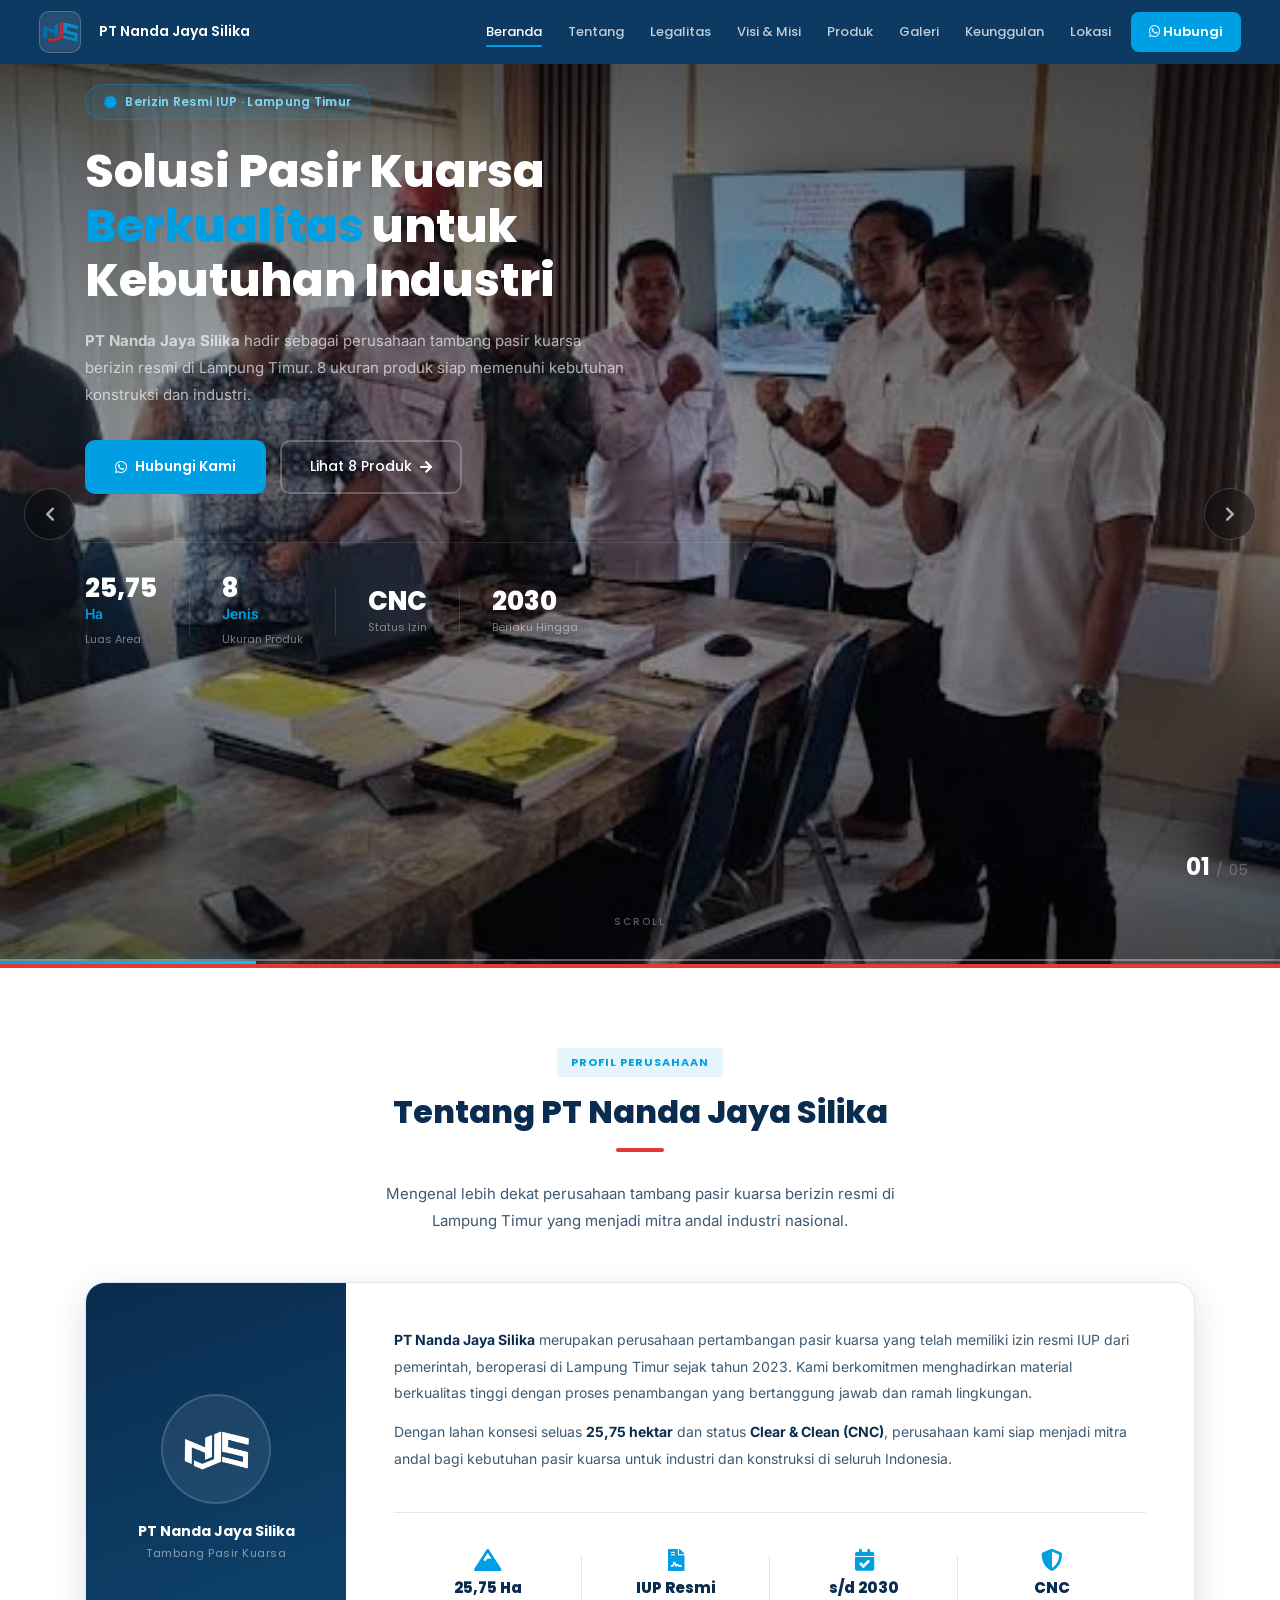
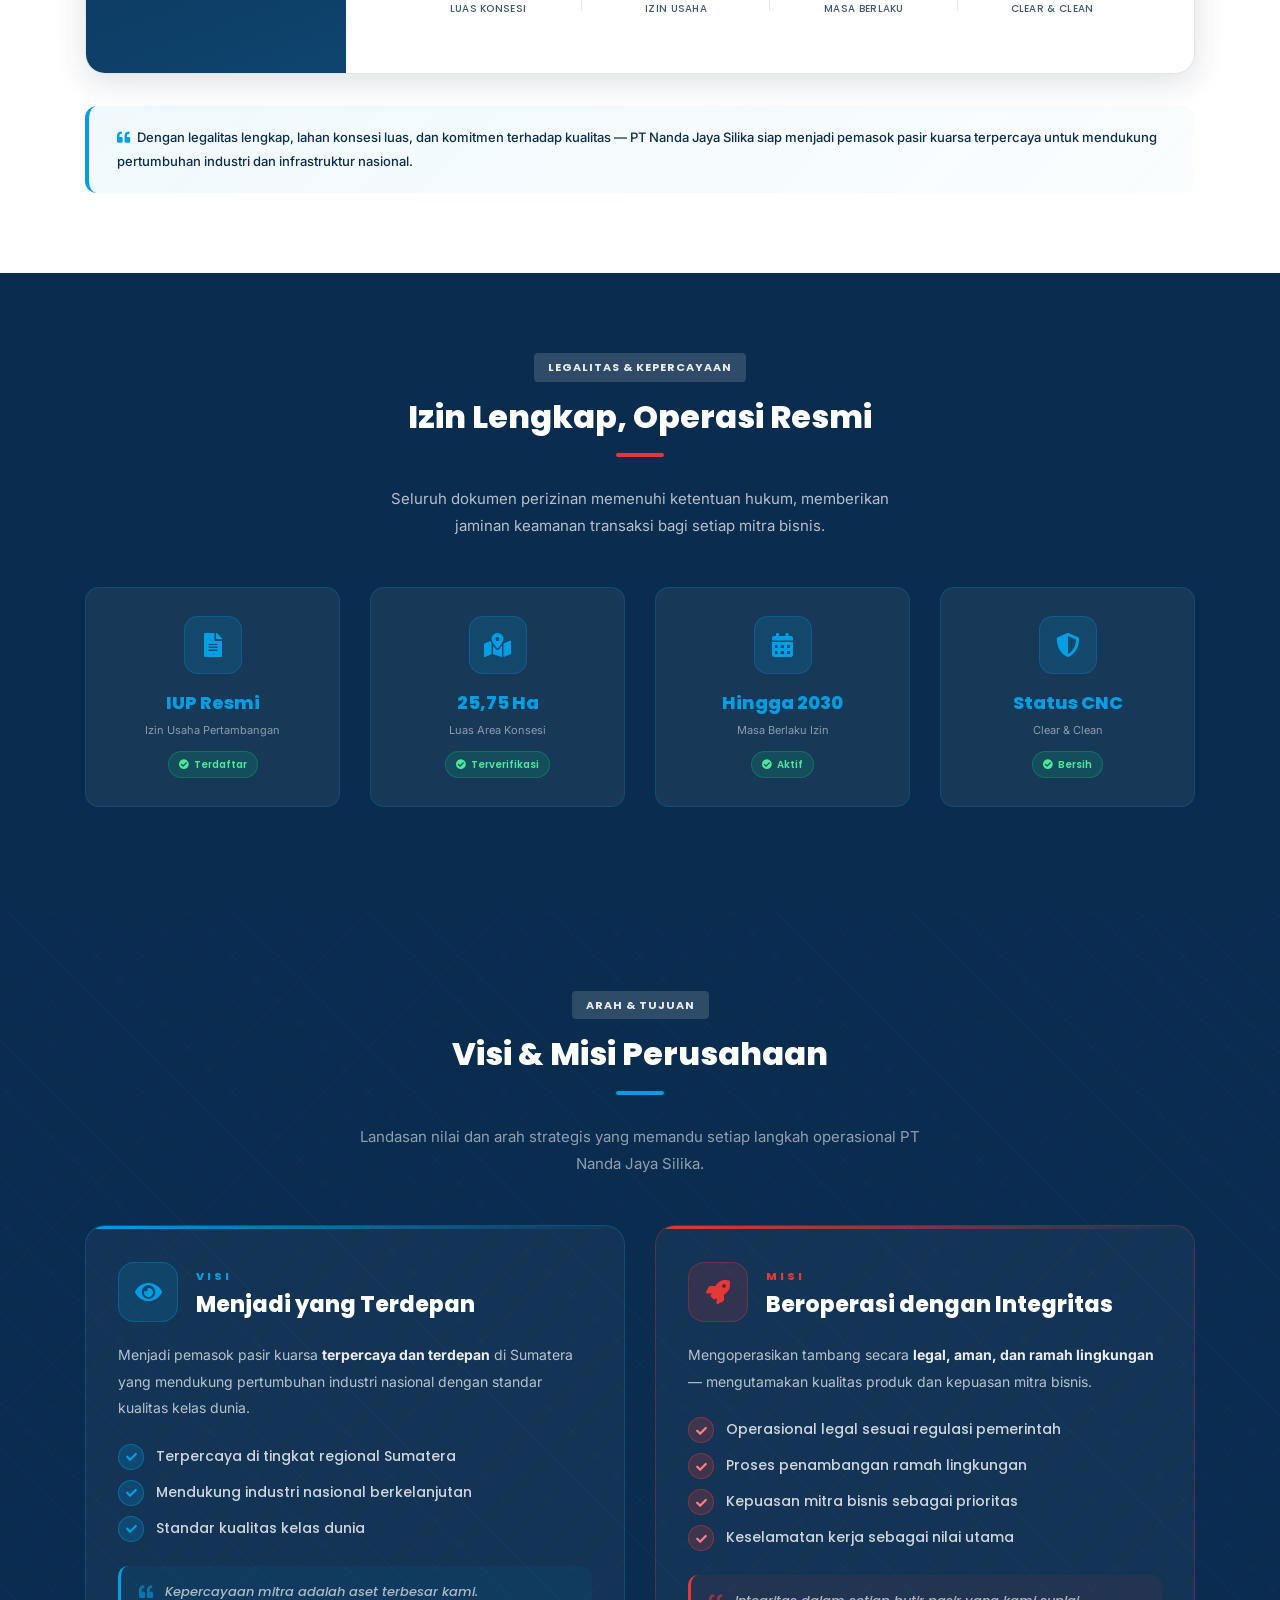
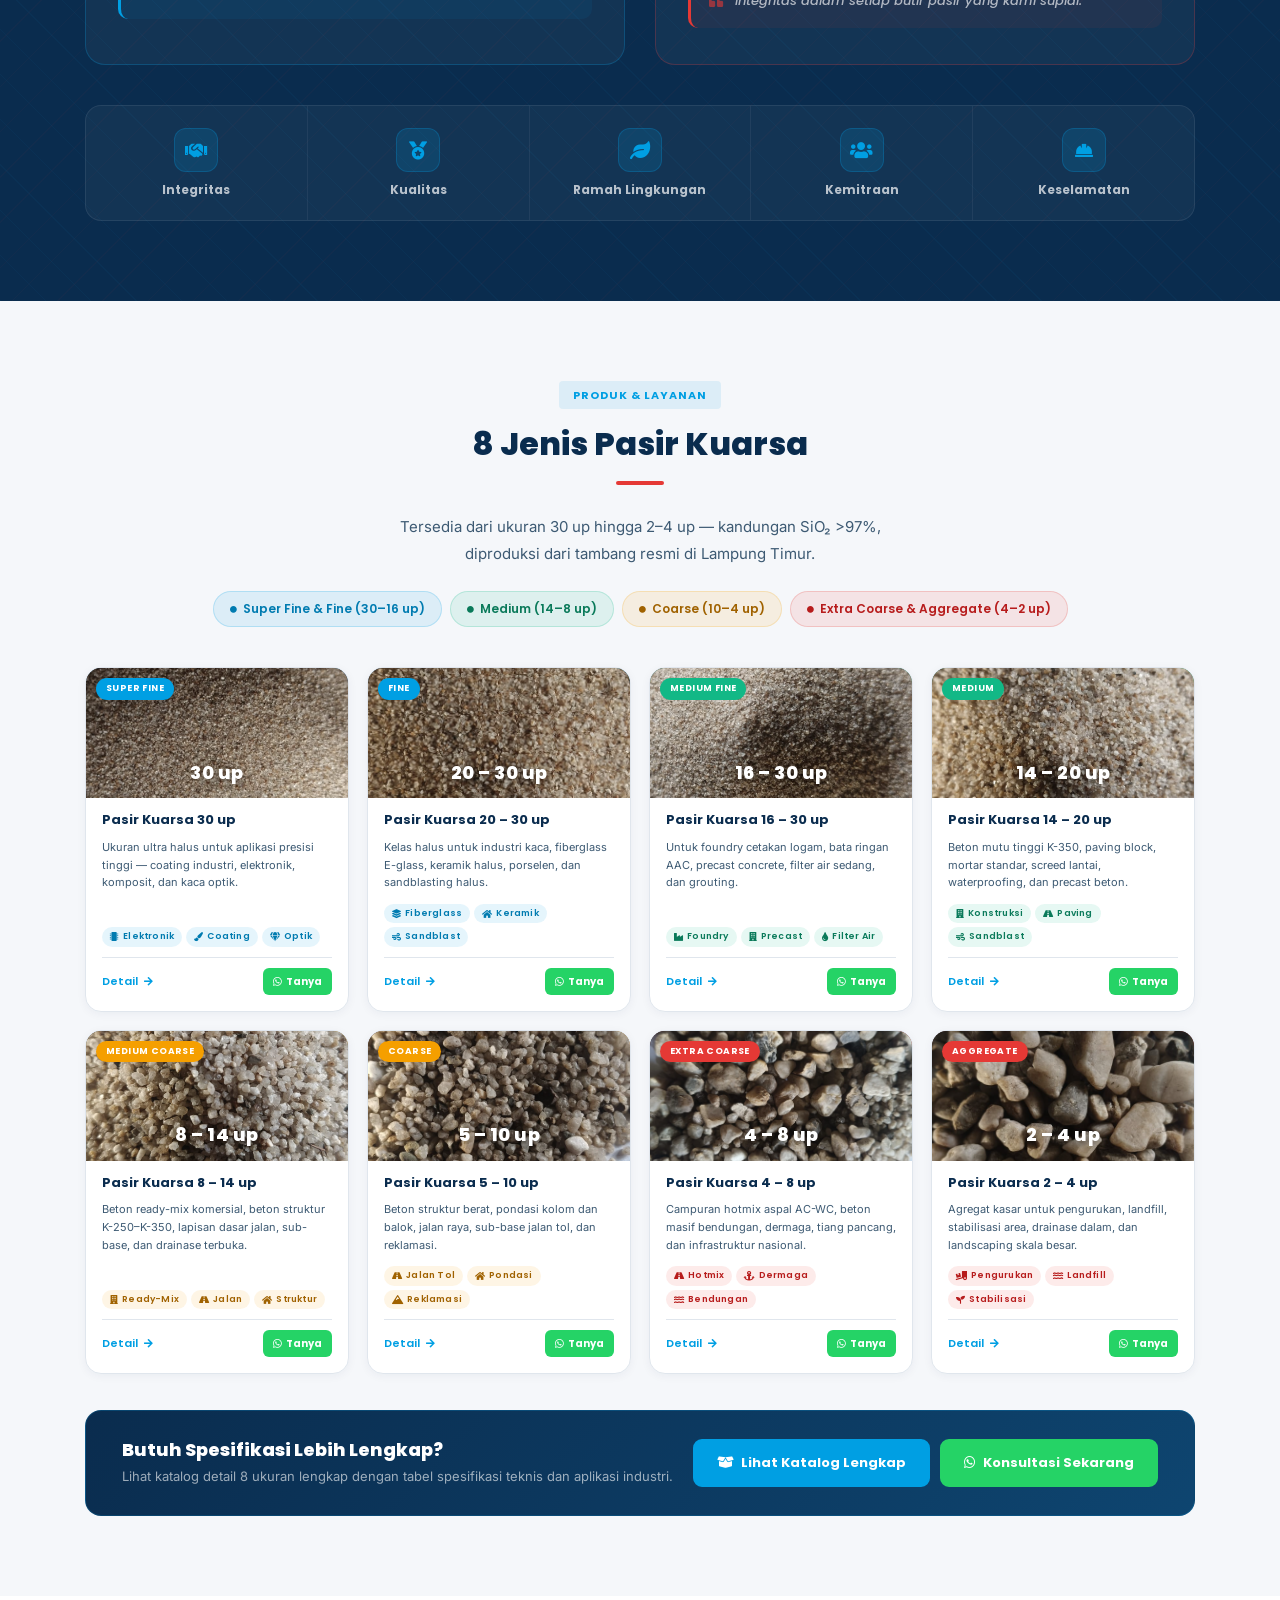
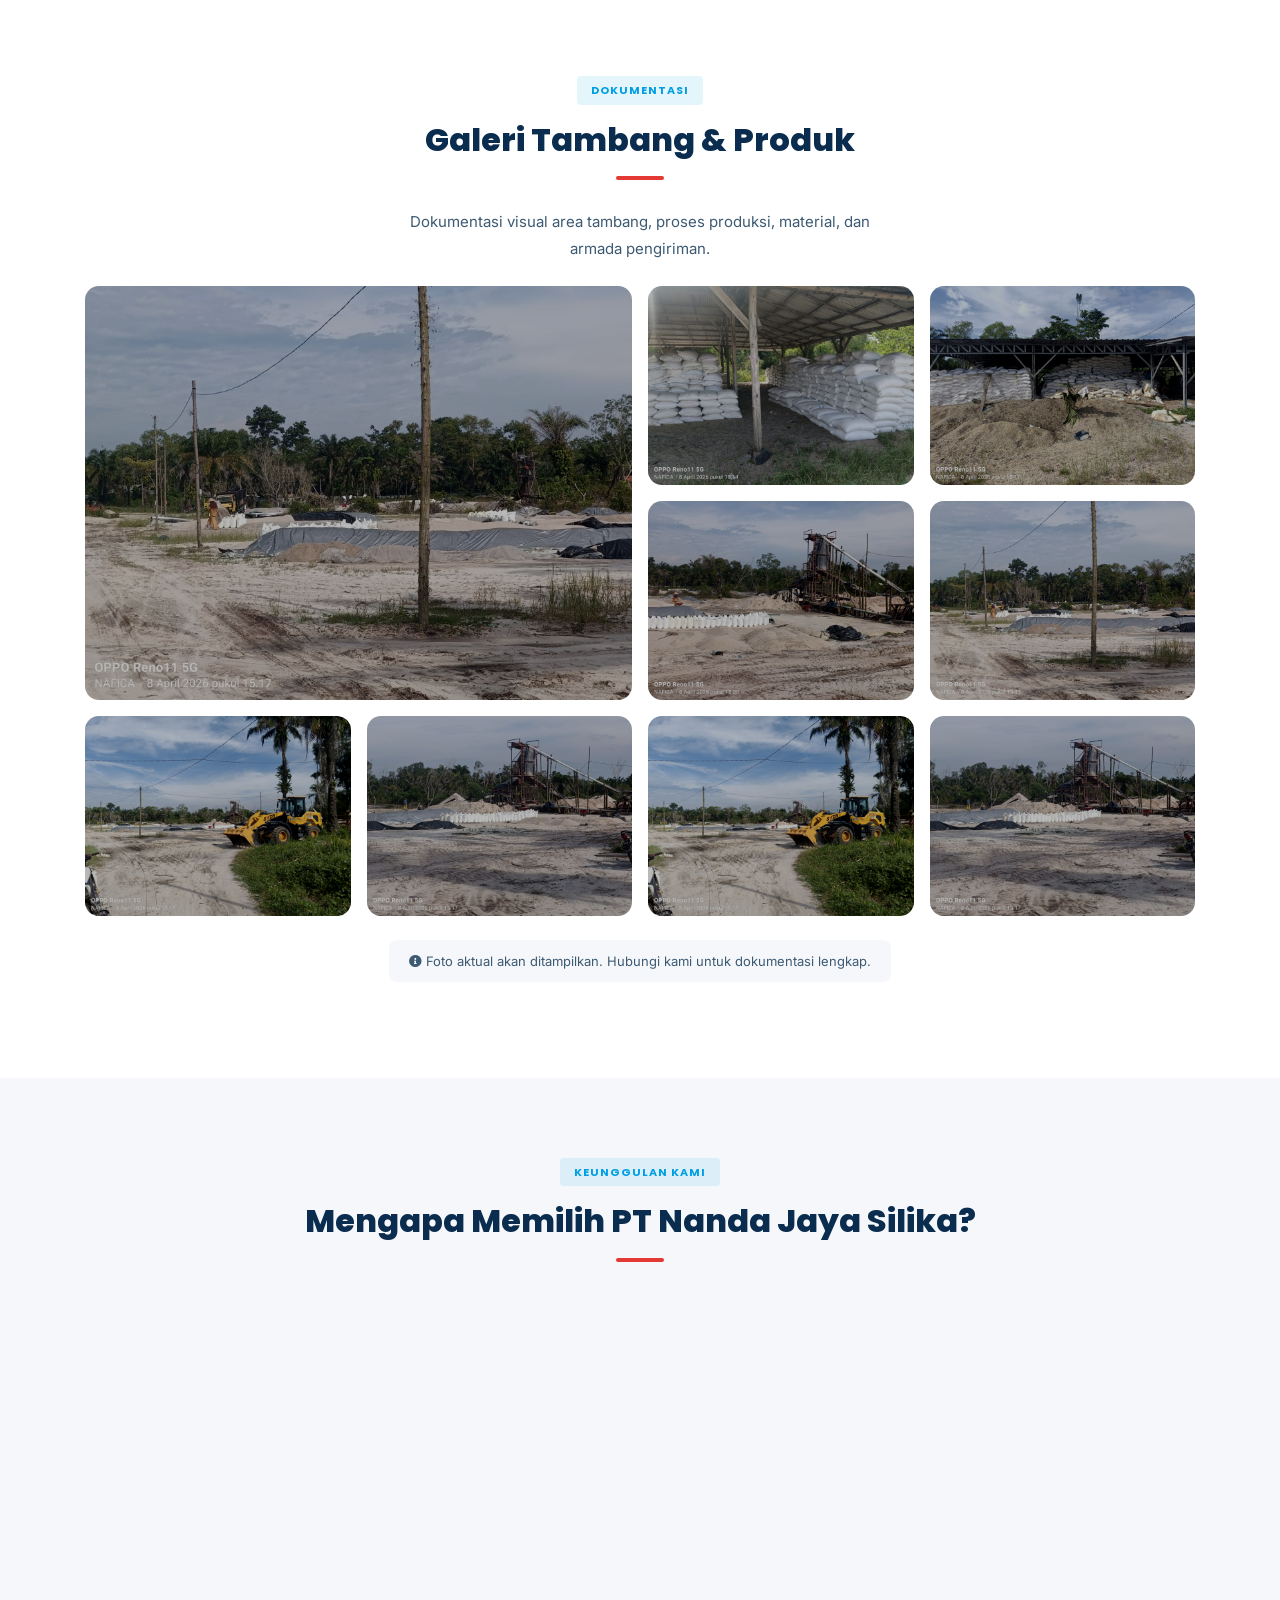
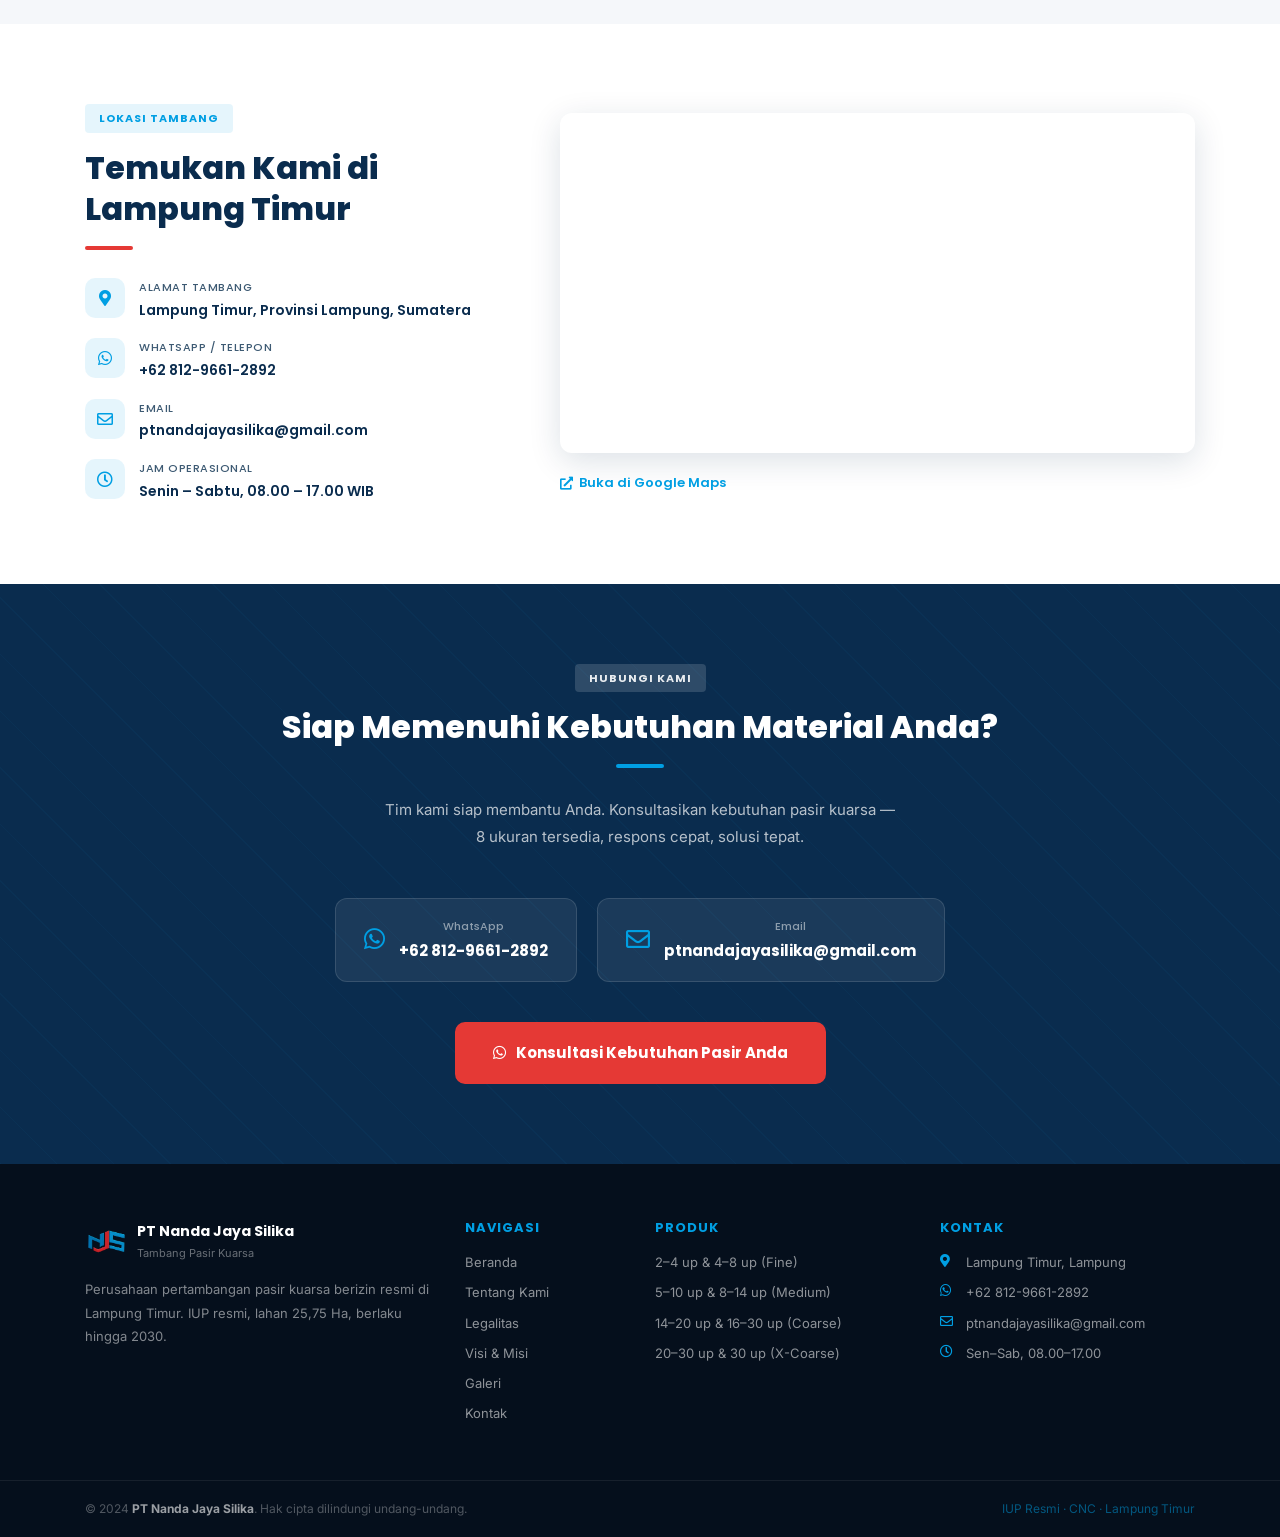
==== commit 27f1e2ad: "update tampilan terbaru" ====
--- a/index.html
+++ b/index.html
@@ -83,9 +83,10 @@
 .hero-scroll-track{display:flex;height:100%;will-change:transform;transition:transform .9s cubic-bezier(.22,.61,.36,1);cursor:grab}
 .hero-scroll-track.dragging{transition:none;cursor:grabbing}
 .hero-slide{position:relative;flex:0 0 100vw;width:100vw;height:100%;overflow:hidden}
-.hero-slide-img{width:100%;height:100%;object-fit:cover;object-position:center 40%;display:block;filter:brightness(.4) contrast(1.1) saturate(.65);transform:scale(1.08);transition:transform 8s ease-out}
-.hero-slide.is-active .hero-slide-img{transform:scale(1)}
-.hero-slide-overlay{position:absolute;inset:0;background:linear-gradient(105deg,rgba(5,13,24,.88) 0%,rgba(5,13,24,.6) 40%,rgba(5,13,24,.2) 100%);z-index:1}
+.hero-slide-img { width: 100%; height: 100%; object-fit: cover; object-position: center 40%; display: block; filter: brightness(0.85) contrast(1.05) saturate(0.95); transform: scale(1.08); transition: transform 8s ease-out; }
+.hero-slide.is-active .hero-slide-img { transform: scale(1.0); }
+.hero-slide-overlay { position: absolute; inset: 0; background: linear-gradient(105deg, rgba(5,13,24,0.38) 0%, rgba(5,13,24,0.18) 40%, rgba(5,13,24,0.05) 100%); z-index: 1; }
+/* .hero-slide-overlay{position:absolute;inset:0;background:linear-gradient(105deg,rgba(5,13,24,.88) 0%,rgba(5,13,24,.6) 40%,rgba(5,13,24,.2) 100%);z-index:1} */
 .hero-section::before{content:'';position:absolute;inset:0;background:radial-gradient(ellipse at 30% 50%,transparent 25%,rgba(0,0,0,.55) 100%);z-index:2;pointer-events:none}
 .hero-grain{position:absolute;inset:0;z-index:3;pointer-events:none;opacity:.03;background-image:url("data:image/svg+xml,%3Csvg viewBox='0 0 256 256' xmlns='http://www.w3.org/2000/svg'%3E%3Cfilter id='n'%3E%3CfeTurbulence type='fractalNoise' baseFrequency='0.85' numOctaves='4' stitchTiles='stitch'/%3E%3C/filter%3E%3Crect width='100%25' height='100%25' filter='url(%23n)'/%3E%3C/svg%3E");background-repeat:repeat;background-size:200px 200px}
 .hero-content-wrapper{position:absolute;inset:0;z-index:5;display:flex;align-items:center}
@@ -1210,7 +1211,7 @@
 </footer>
 
 <!-- FLOATING -->
-<a href="https://wa.me/6281296612892" target="_blank" class="wa-float" id="waFloat" aria-label="WhatsApp">
+<a href="https://wa.me/6281296612892?text=Halo%20PT%20Nanda%20Jaya%20Silika%2C%20saya%20tertarik%20dengan%20produk%20Anda.%20Mohon%20informasi%20lebih%20lanjut." target="_blank" class="wa-float" id="waFloat" aria-label="WhatsApp">
     <span class="wa-float-icon"><i class="fab fa-whatsapp"></i></span>
     <span class="wa-float-tooltip">Hubungi Kami</span>
 </a>
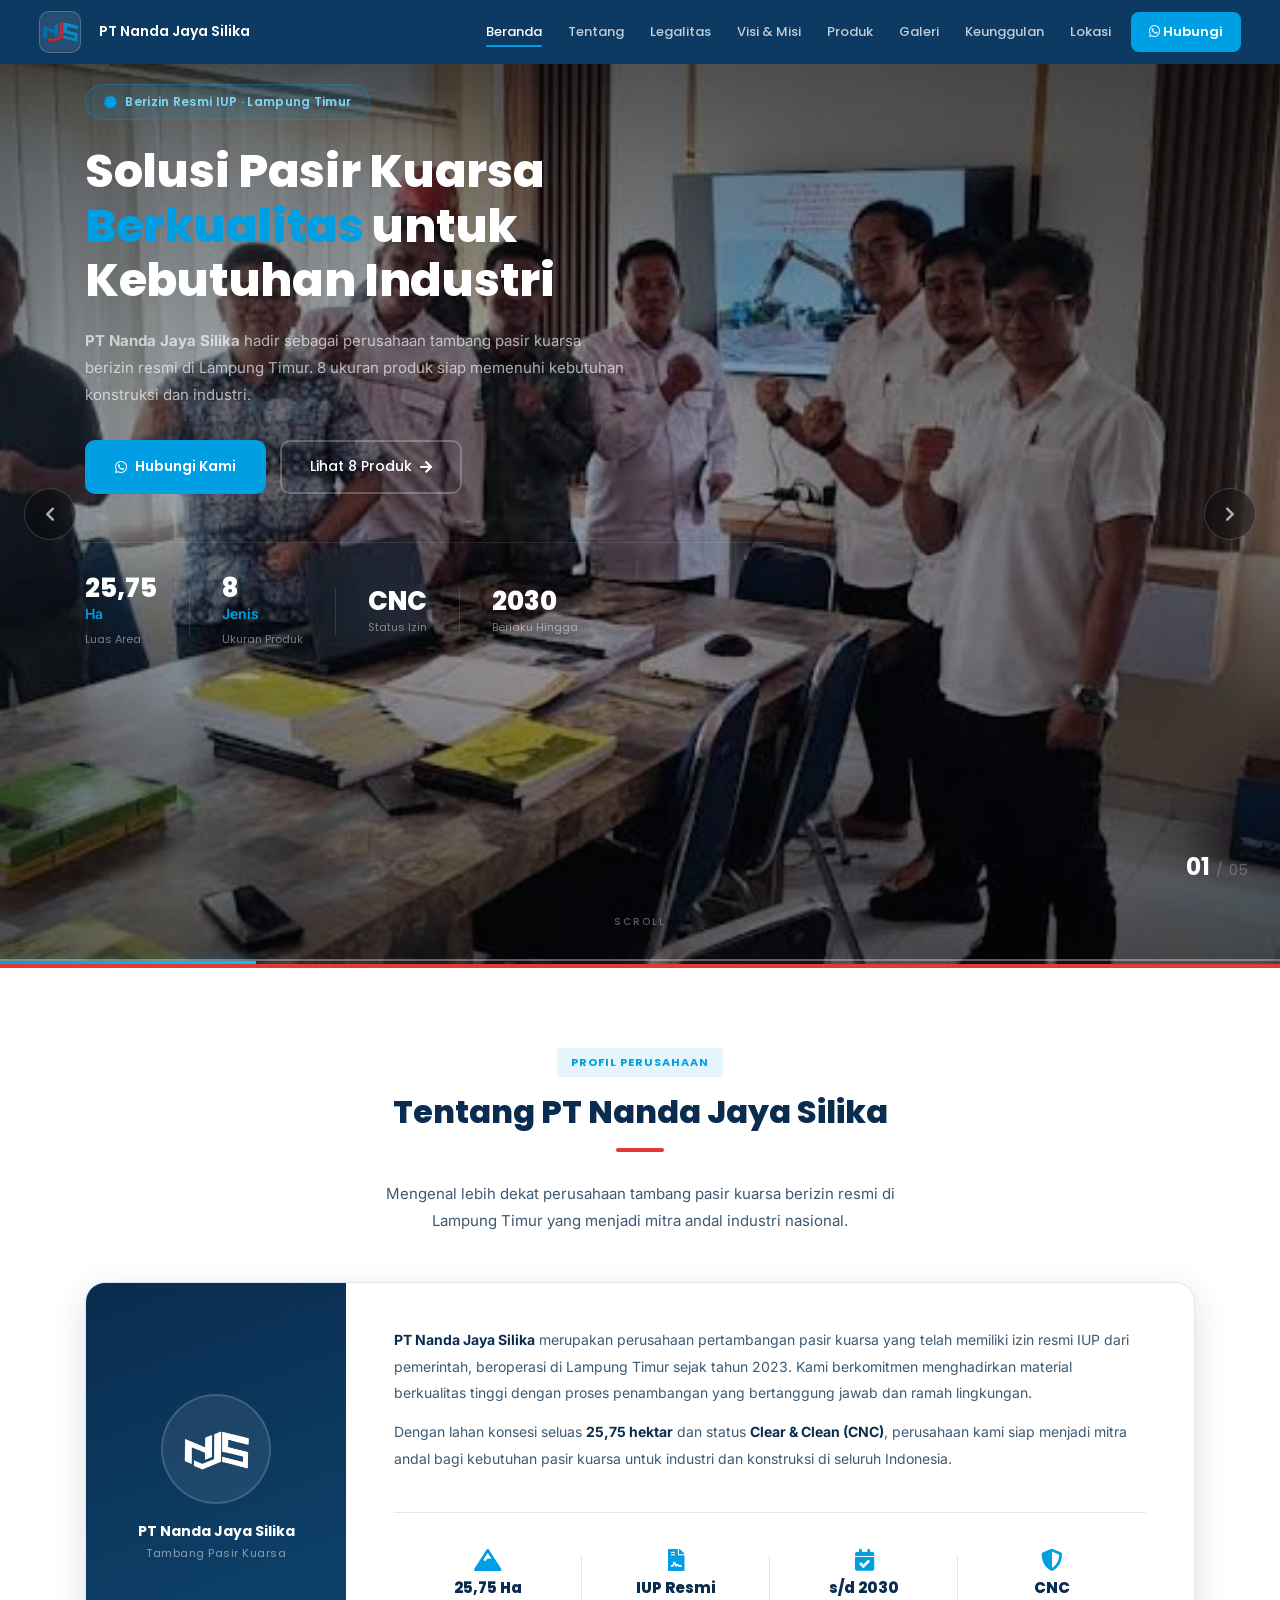
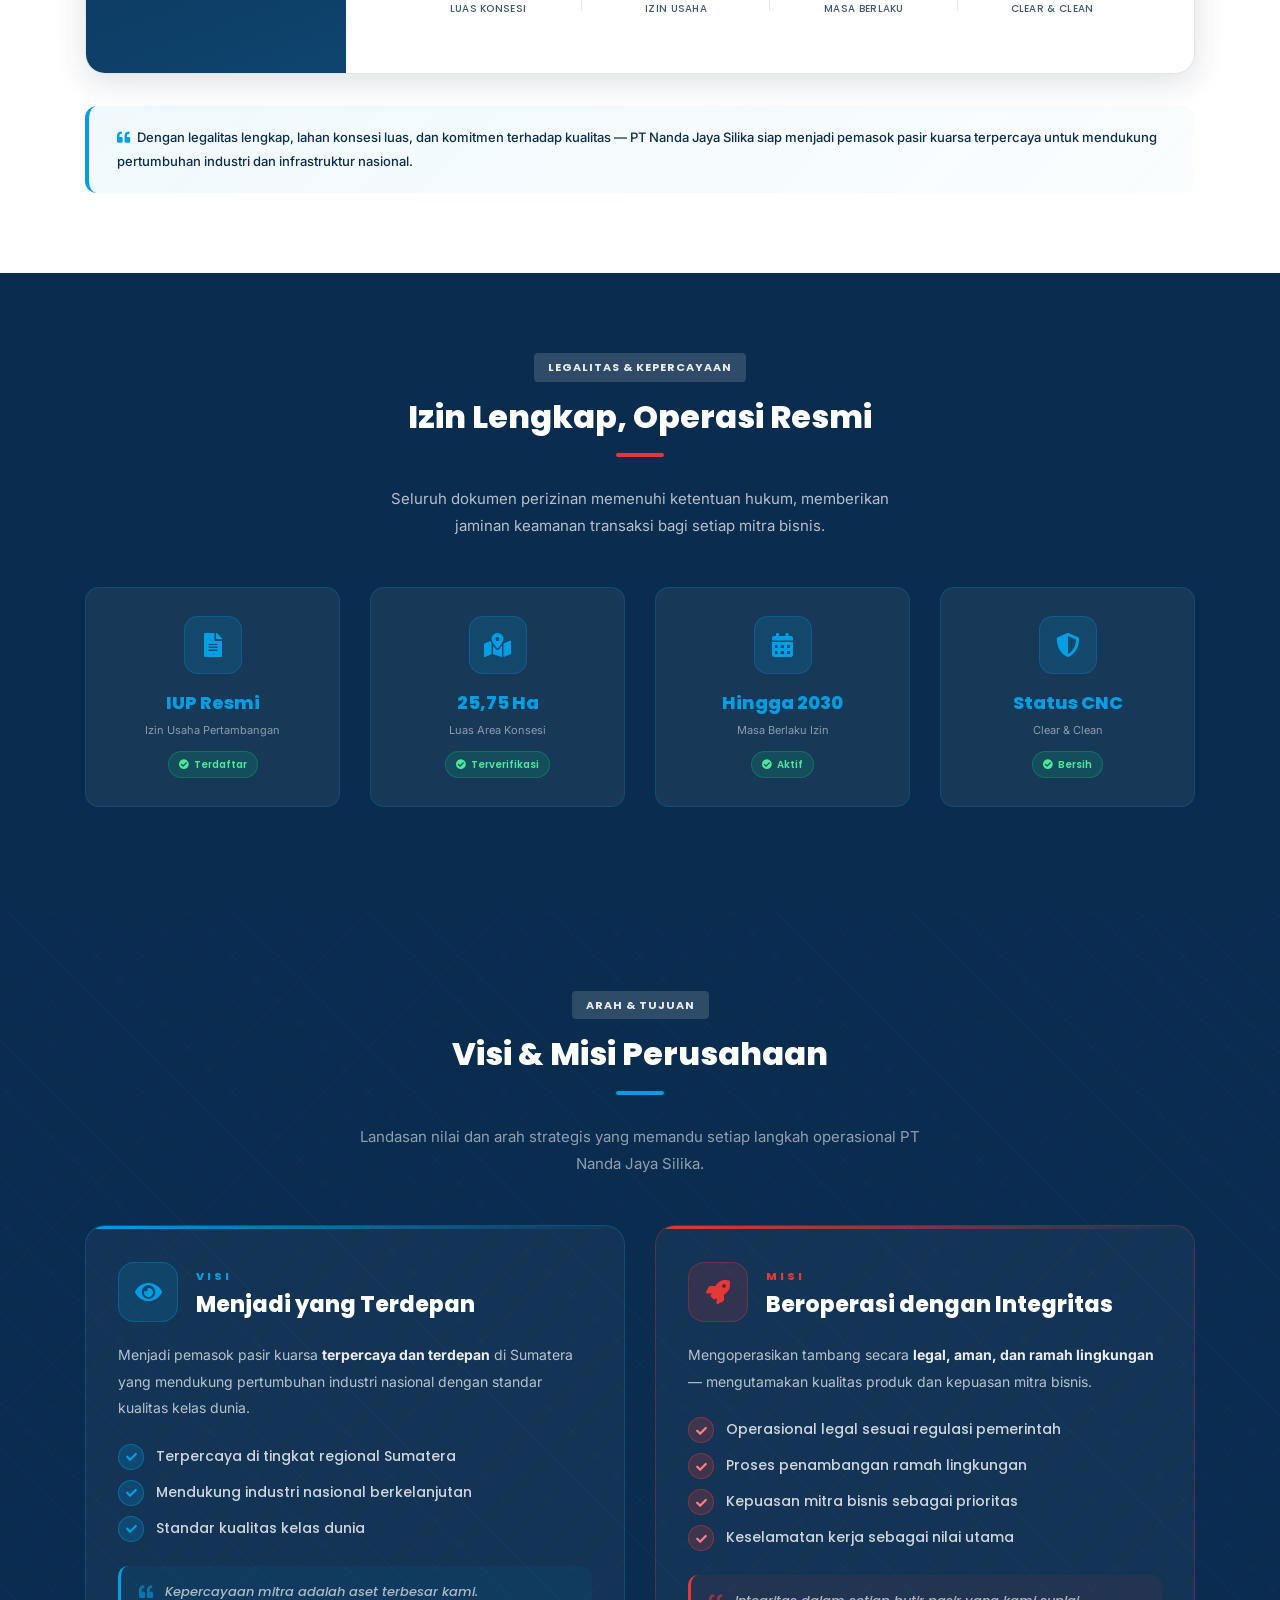
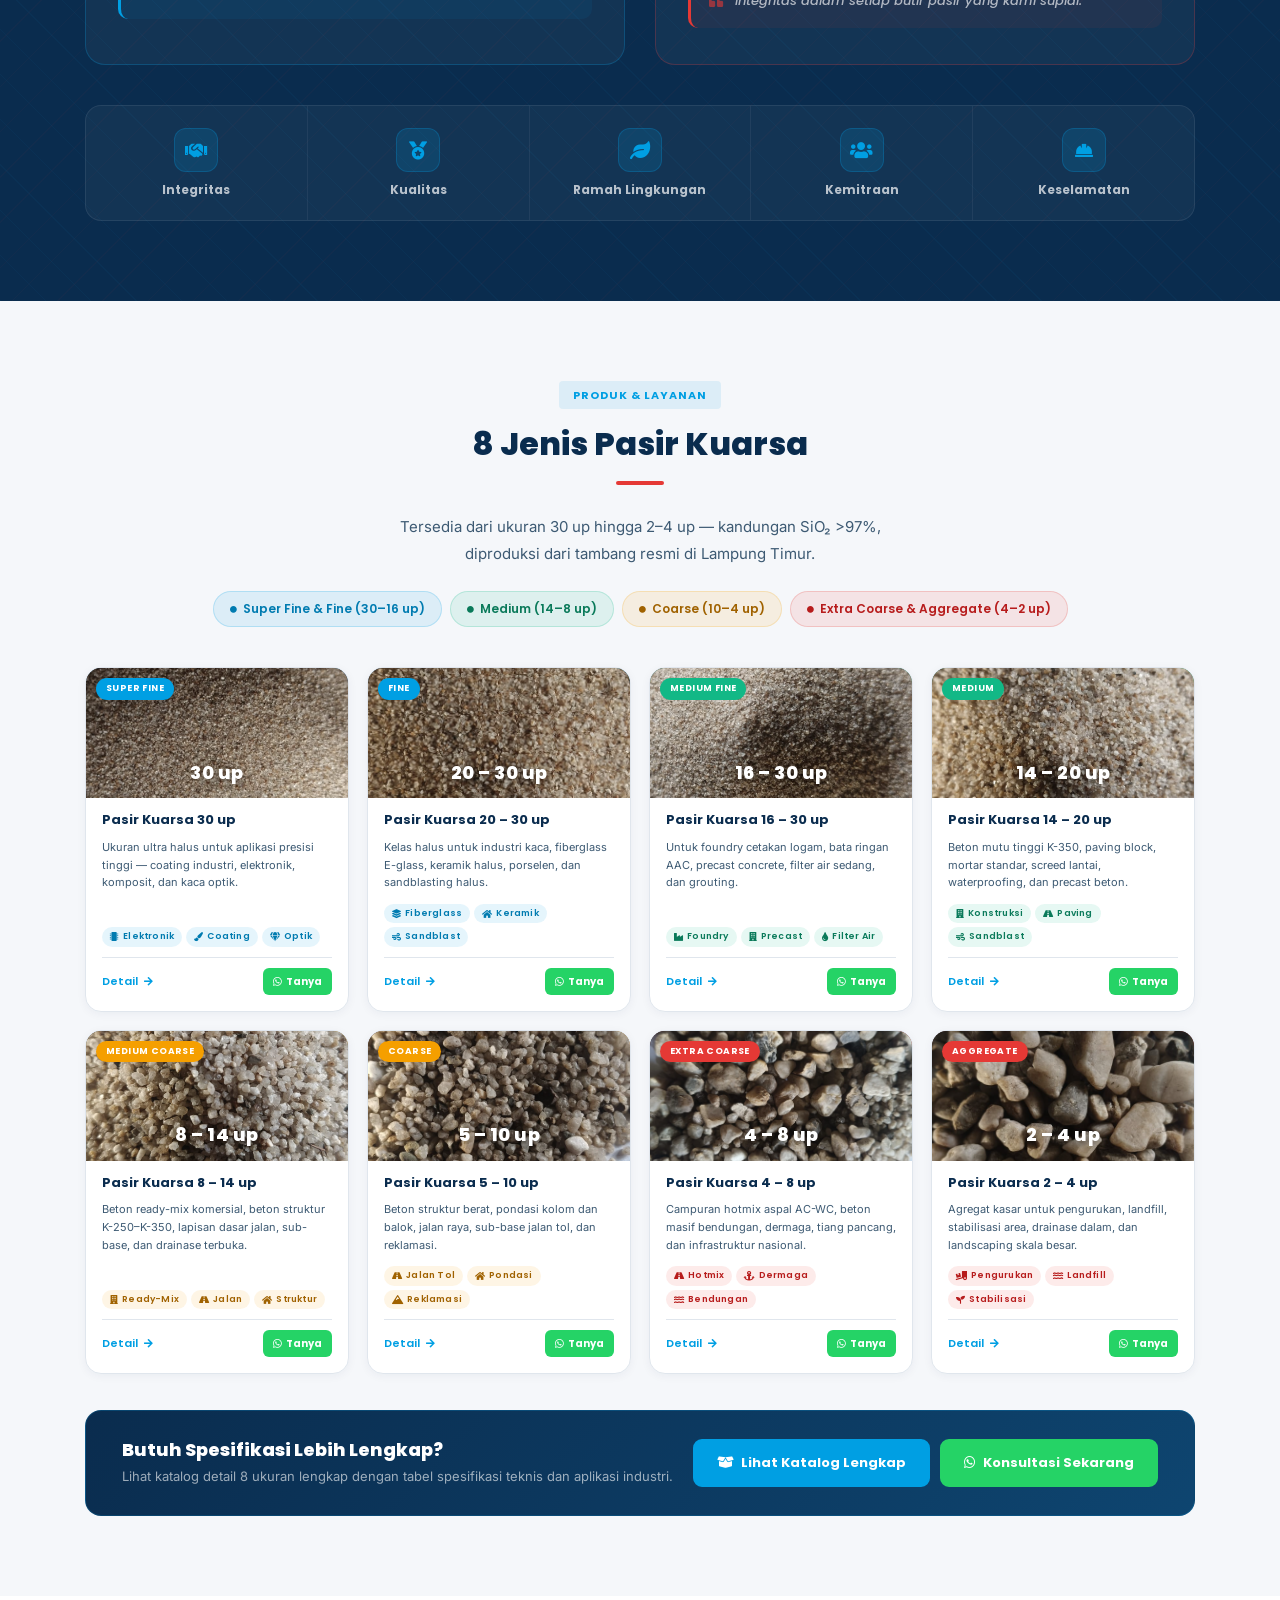
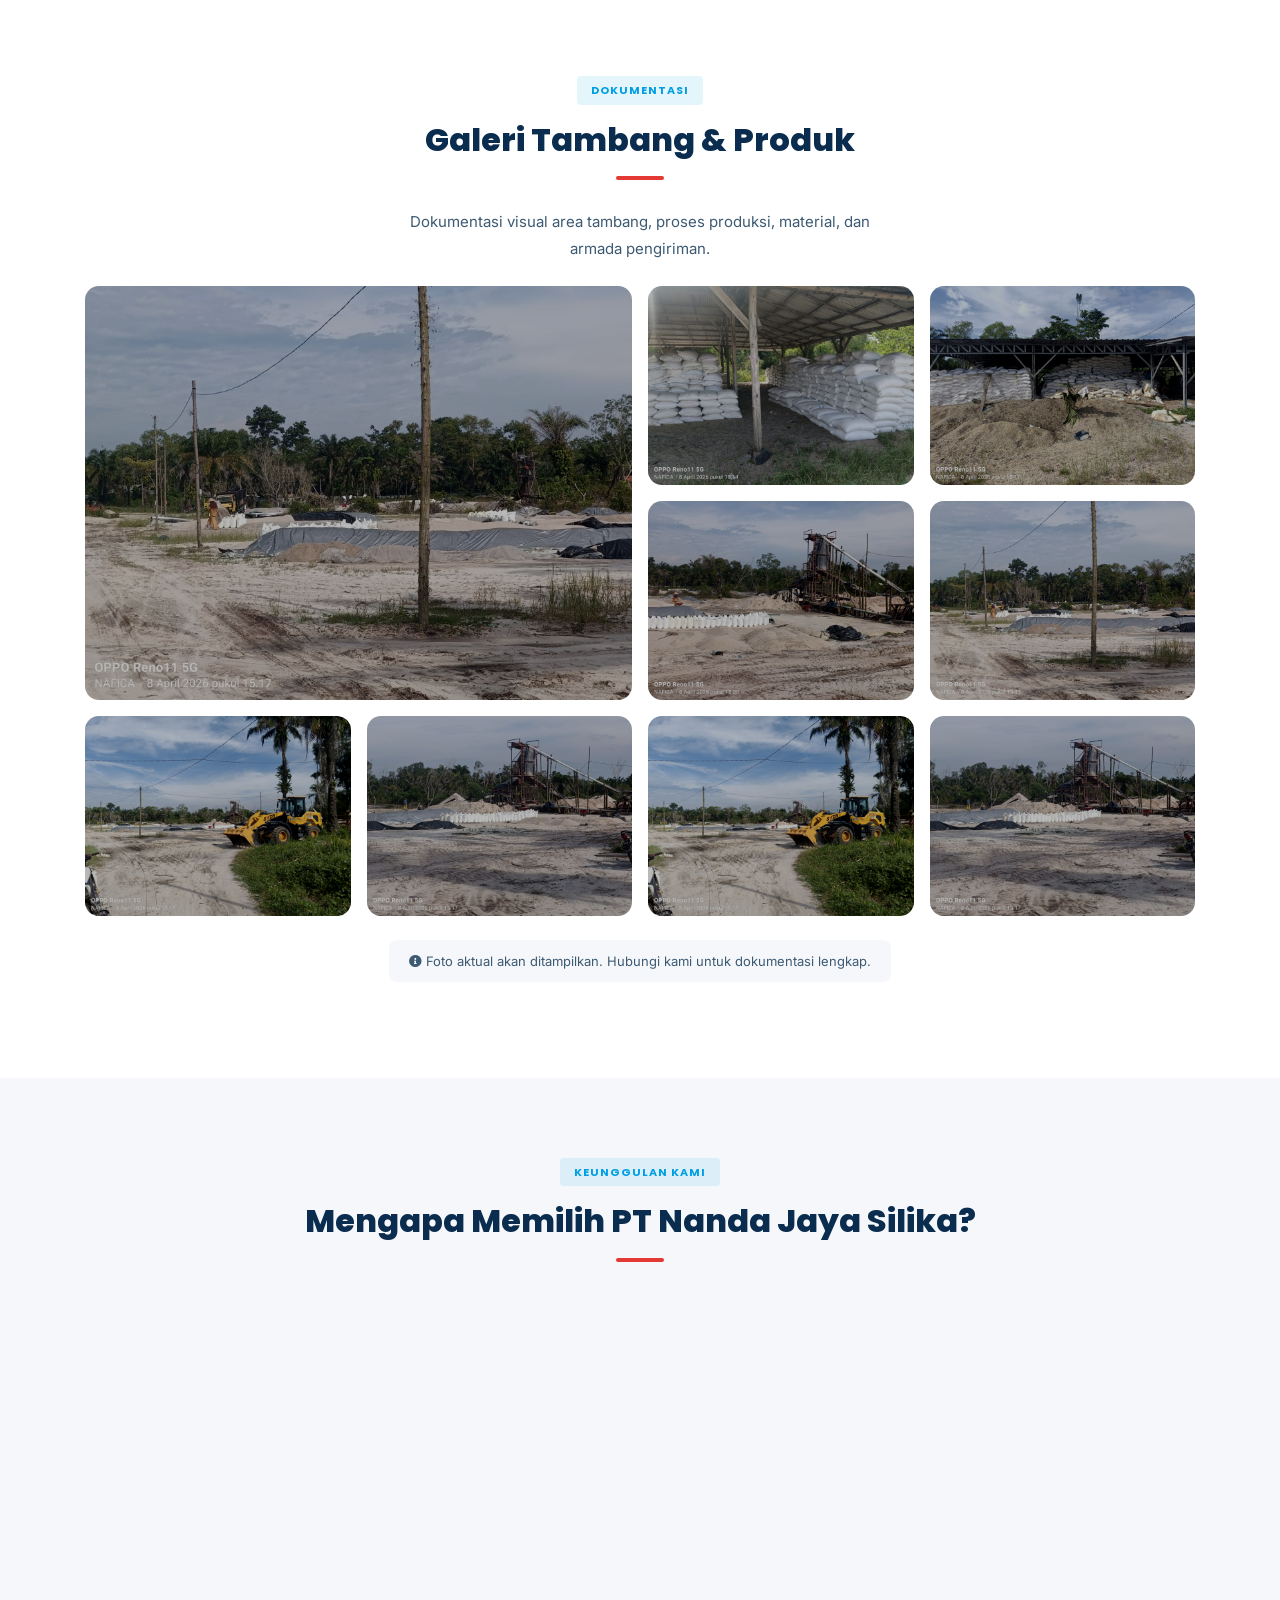
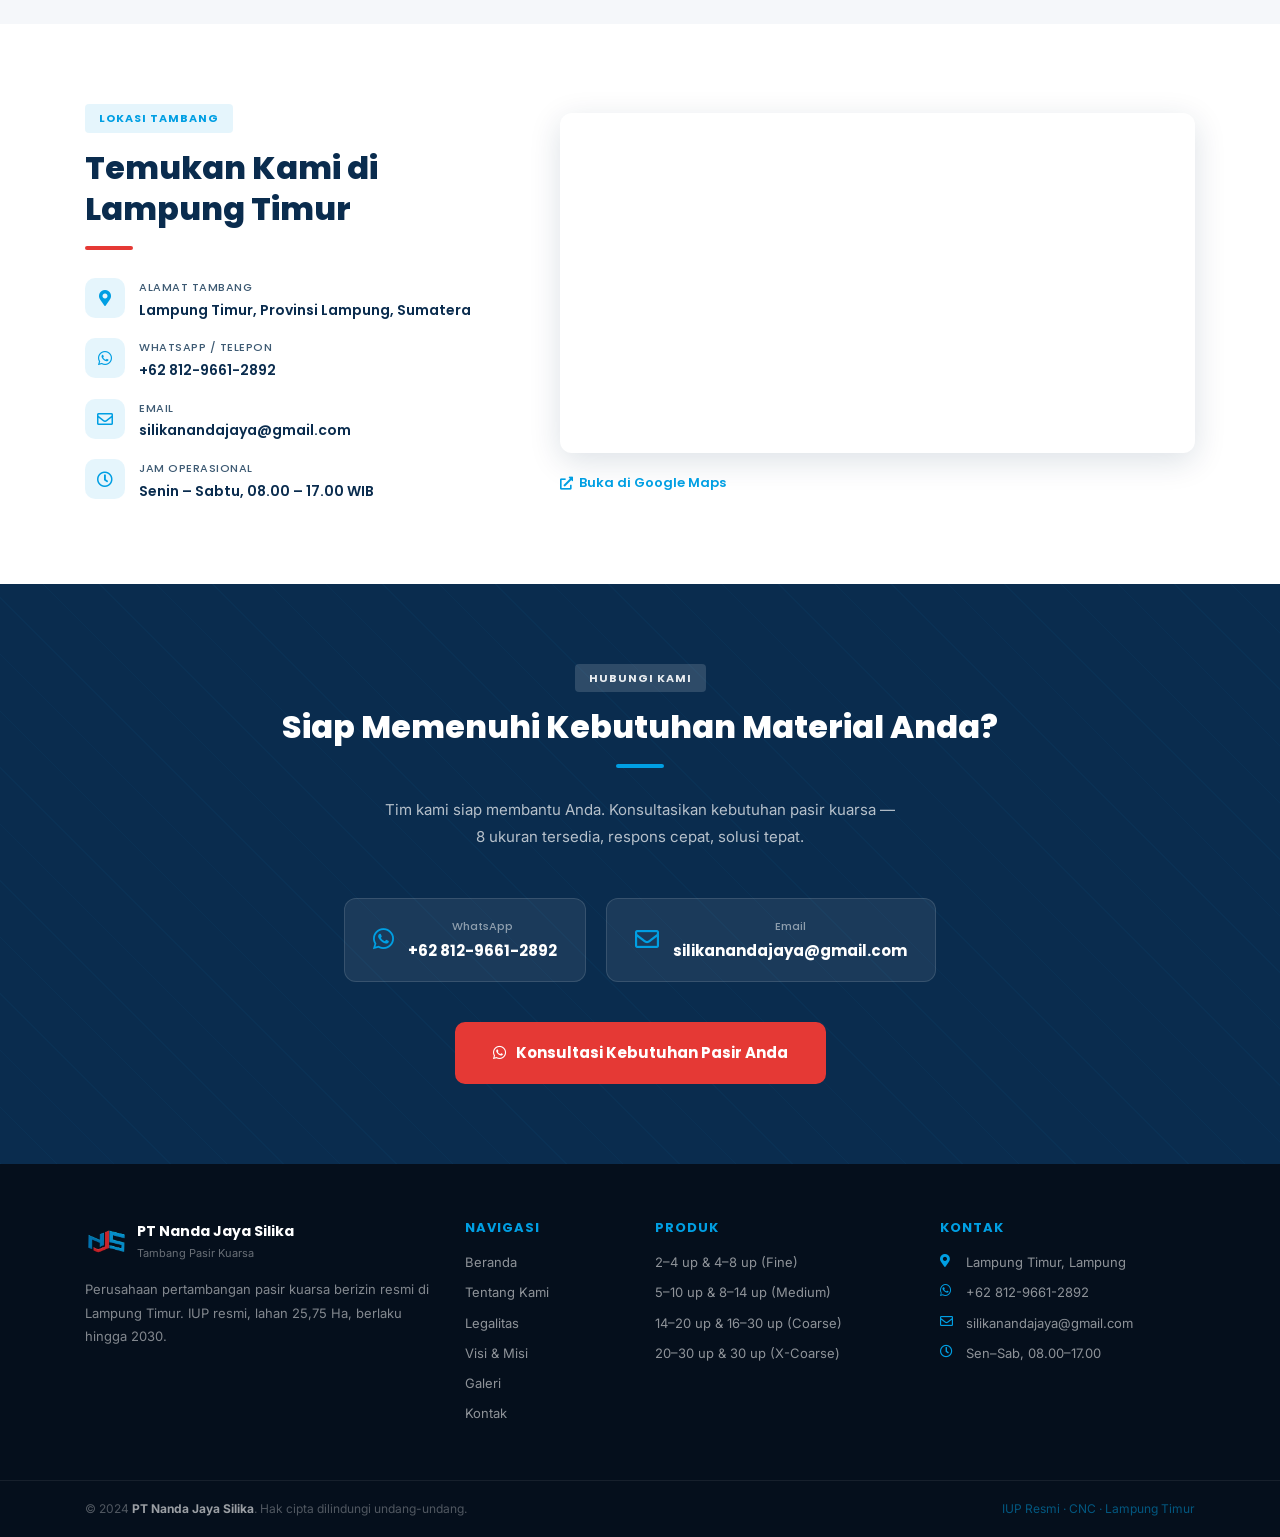
==== commit e6569c72: "perbaikan typo" ====
--- a/index.html
+++ b/index.html
@@ -1150,7 +1150,7 @@
                 <div class="lokasi-info-list">
                     <div class="lokasi-info-item"><div class="lokasi-info-icon"><i class="fas fa-map-marker-alt"></i></div><div><div class="lokasi-info-label">Alamat Tambang</div><div class="lokasi-info-val">Lampung Timur, Provinsi Lampung, Sumatera</div></div></div>
                     <div class="lokasi-info-item"><div class="lokasi-info-icon"><i class="fab fa-whatsapp"></i></div><div><div class="lokasi-info-label">WhatsApp / Telepon</div><div class="lokasi-info-val">+62 812-9661-2892</div></div></div>
-                    <div class="lokasi-info-item"><div class="lokasi-info-icon"><i class="far fa-envelope"></i></div><div><div class="lokasi-info-label">Email</div><div class="lokasi-info-val">ptnandajayasilika@gmail.com</div></div></div>
+                    <div class="lokasi-info-item"><div class="lokasi-info-icon"><i class="far fa-envelope"></i></div><div><div class="lokasi-info-label">Email</div><div class="lokasi-info-val">silikanandajaya@gmail.com</div></div></div>
                     <div class="lokasi-info-item"><div class="lokasi-info-icon"><i class="far fa-clock"></i></div><div><div class="lokasi-info-label">Jam Operasional</div><div class="lokasi-info-val">Senin – Sabtu, 08.00 – 17.00 WIB</div></div></div>
                 </div>
             </div>
@@ -1174,7 +1174,7 @@
         <p class="section-text section-text--light mx-auto mb-5" style="max-width:520px">Tim kami siap membantu Anda. Konsultasikan kebutuhan pasir kuarsa — 8 ukuran tersedia, respons cepat, solusi tepat.</p>
         <div class="cta-contact-row">
             <div class="cta-contact-card"><div class="cta-contact-icon"><i class="fab fa-whatsapp"></i></div><div><div class="cta-contact-label">WhatsApp</div><div class="cta-contact-val">+62 812-9661-2892</div></div></div>
-            <div class="cta-contact-card"><div class="cta-contact-icon"><i class="far fa-envelope"></i></div><div><div class="cta-contact-label">Email</div><div class="cta-contact-val">ptnandajayasilika@gmail.com</div></div></div>
+            <div class="cta-contact-card"><div class="cta-contact-icon"><i class="far fa-envelope"></i></div><div><div class="cta-contact-label">Email</div><div class="cta-contact-val">silikanandajaya@gmail.com</div></div></div>
         </div>
         <a href="https://wa.me/6281296612892" target="_blank" class="btn-cta-main"><i class="fab fa-whatsapp"></i> Konsultasi Kebutuhan Pasir Anda</a>
     </div>
@@ -1203,7 +1203,7 @@
             </div>
             <div class="col-lg-3">
                 <h5 class="footer-heading">Kontak</h5>
-                <ul class="footer-links footer-links--contact"><li><i class="fas fa-map-marker-alt"></i> Lampung Timur, Lampung</li><li><i class="fab fa-whatsapp"></i> +62 812-9661-2892</li><li><i class="far fa-envelope"></i> ptnandajayasilika@gmail.com</li><li><i class="far fa-clock"></i> Sen–Sab, 08.00–17.00</li></ul>
+                <ul class="footer-links footer-links--contact"><li><i class="fas fa-map-marker-alt"></i> Lampung Timur, Lampung</li><li><i class="fab fa-whatsapp"></i> +62 812-9661-2892</li><li><i class="far fa-envelope"></i> silikanandajaya@gmail.com</li><li><i class="far fa-clock"></i> Sen–Sab, 08.00–17.00</li></ul>
             </div>
         </div>
     </div>
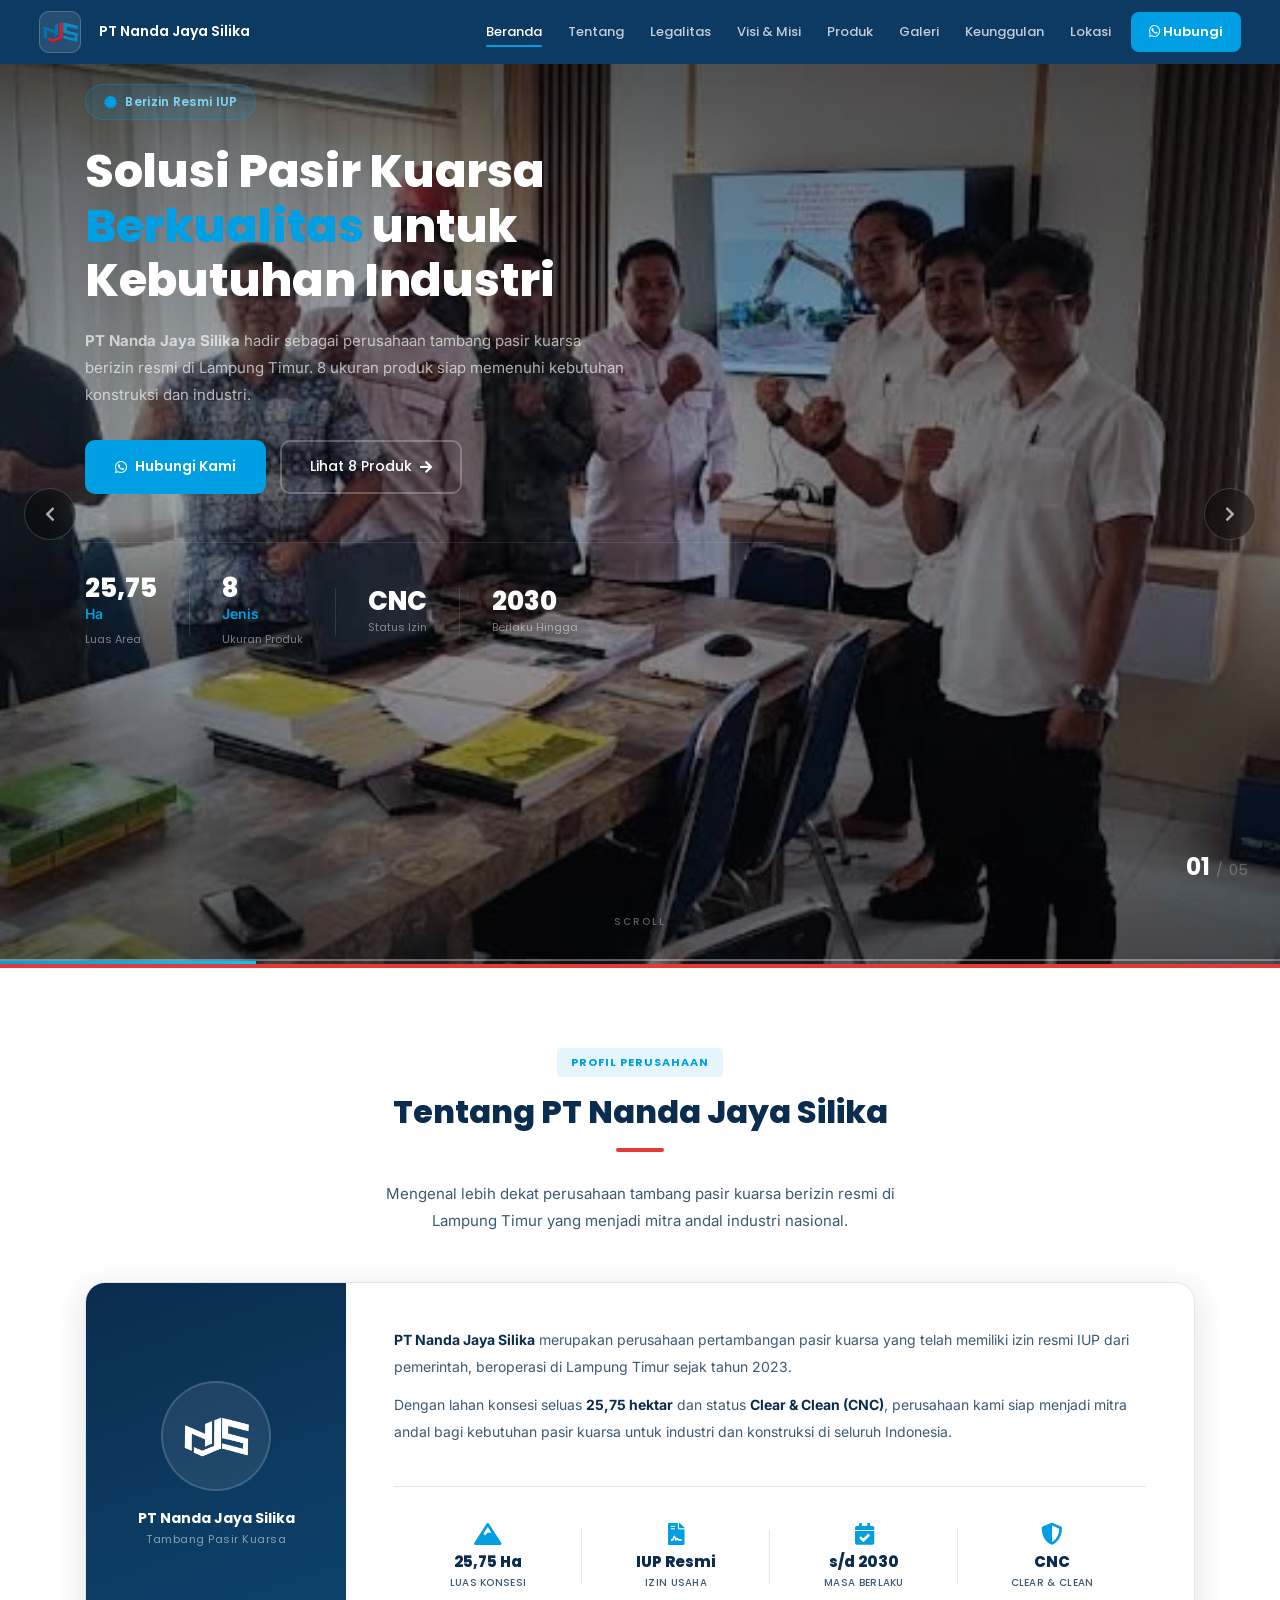
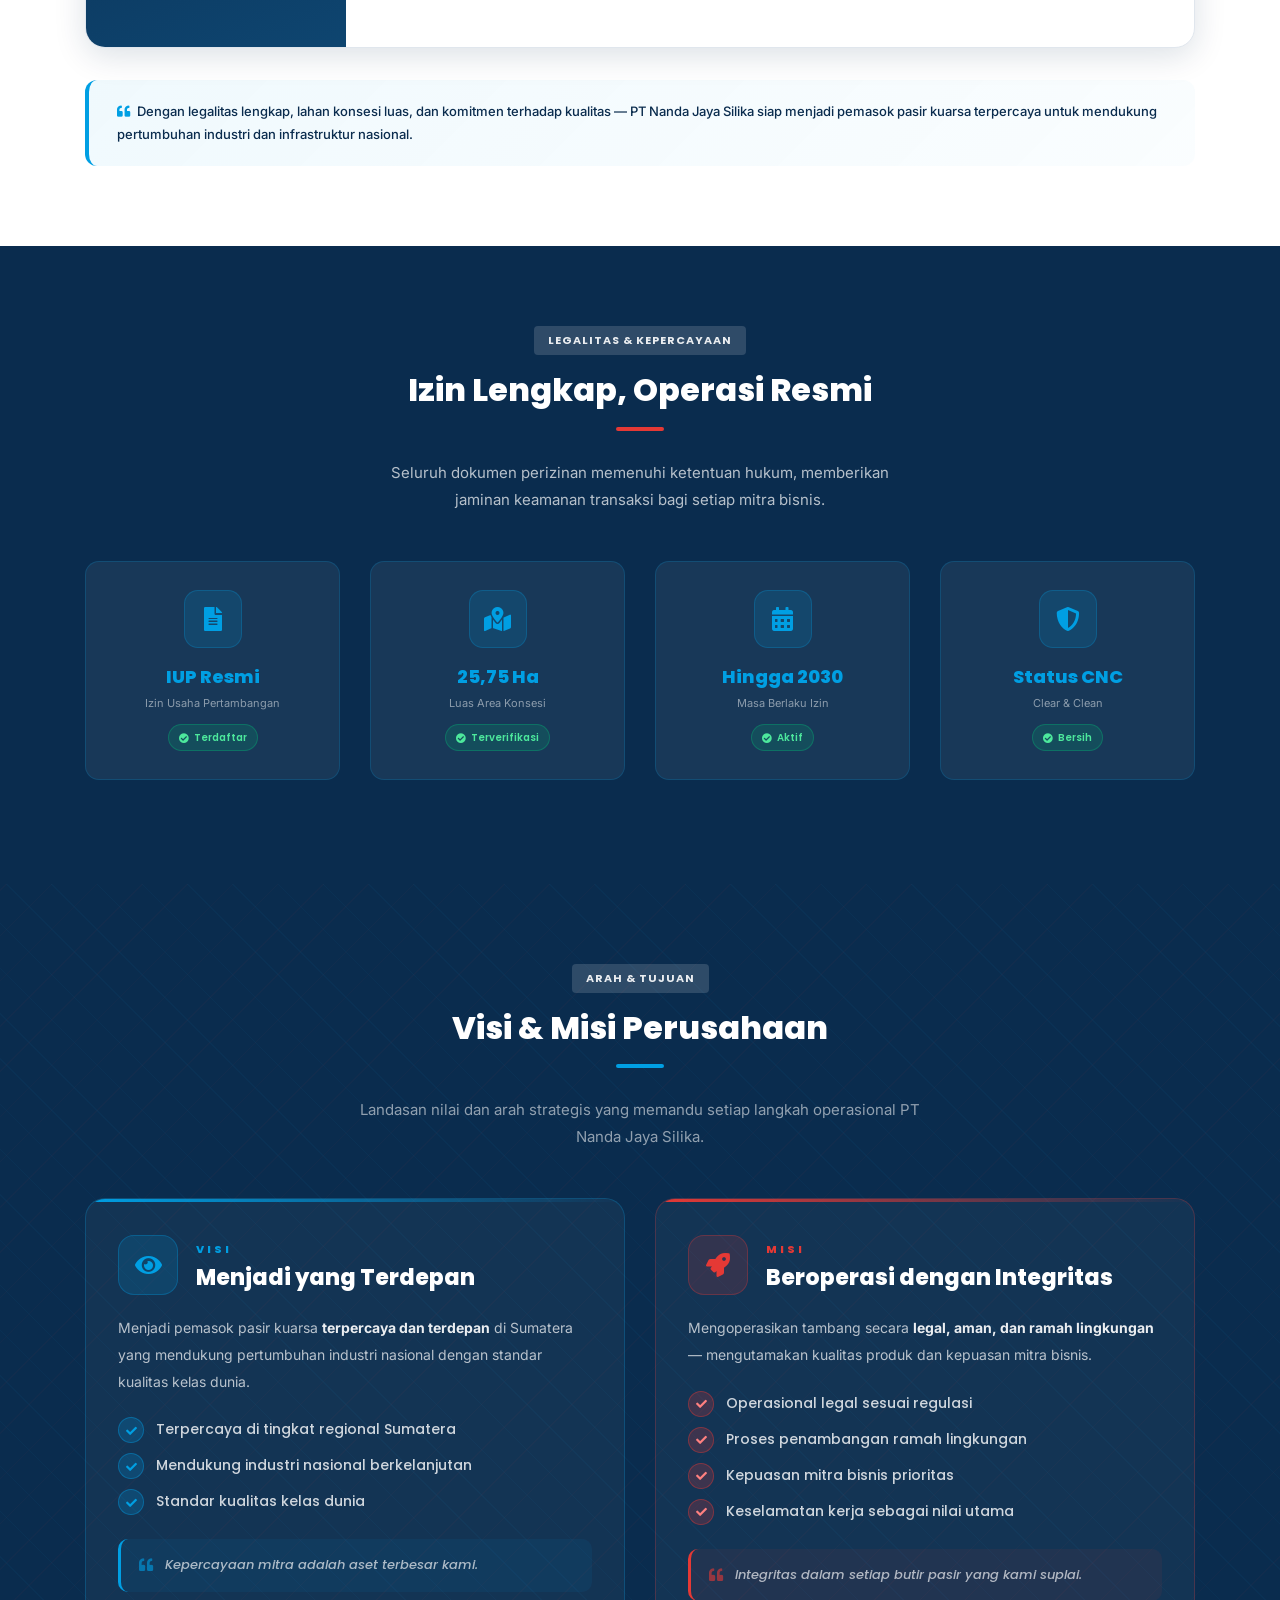
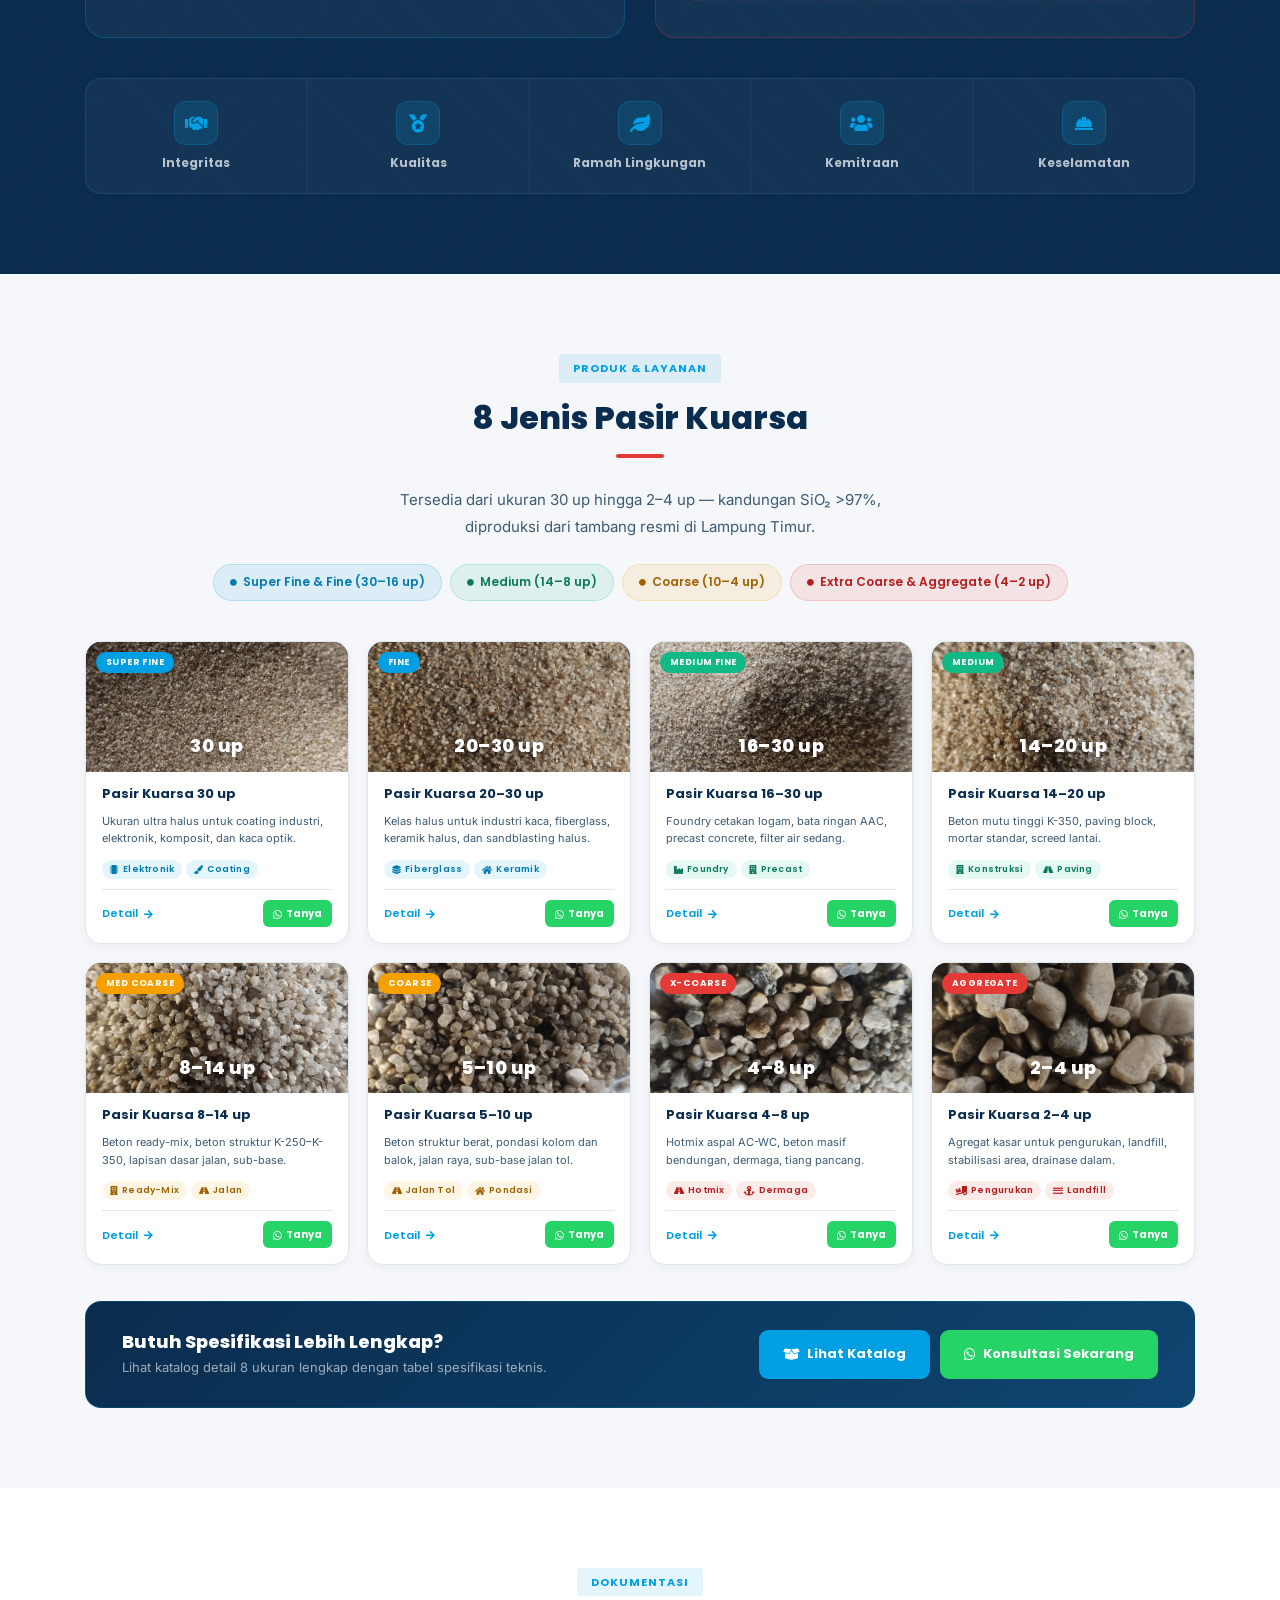
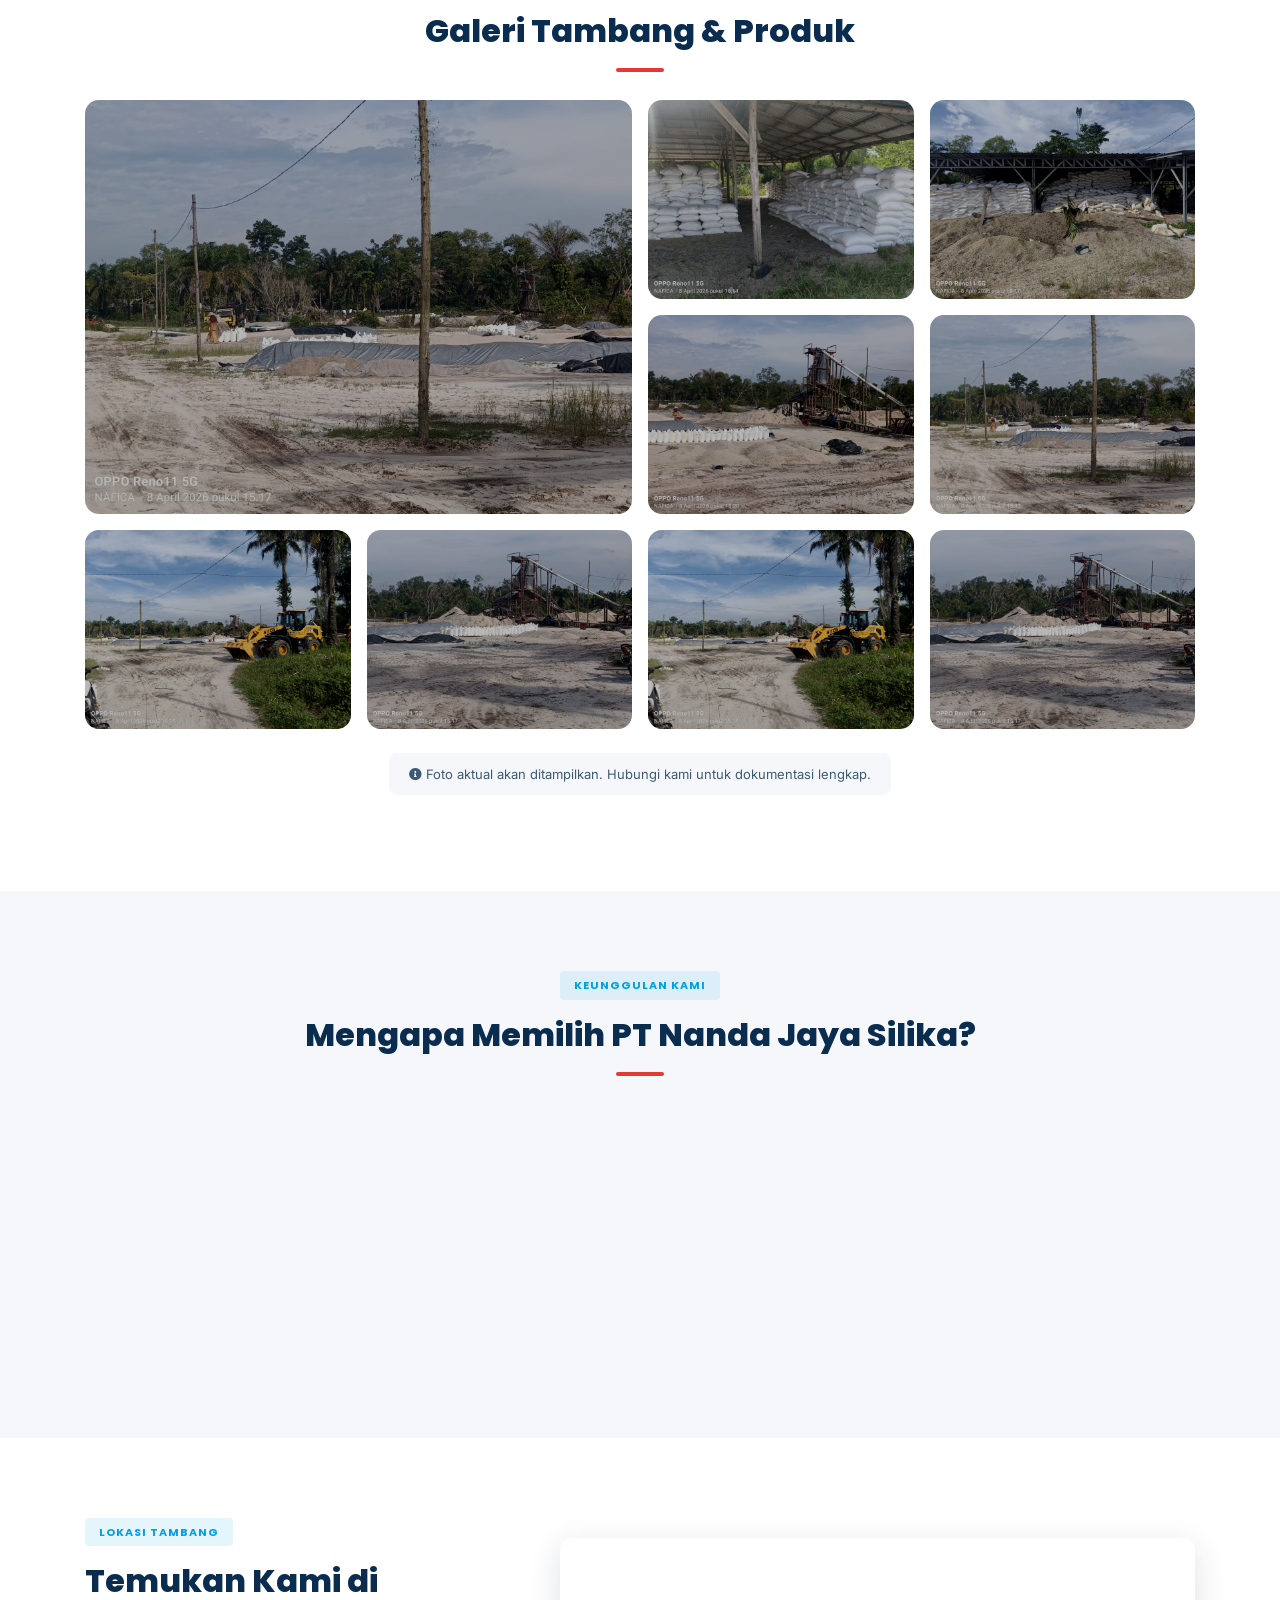
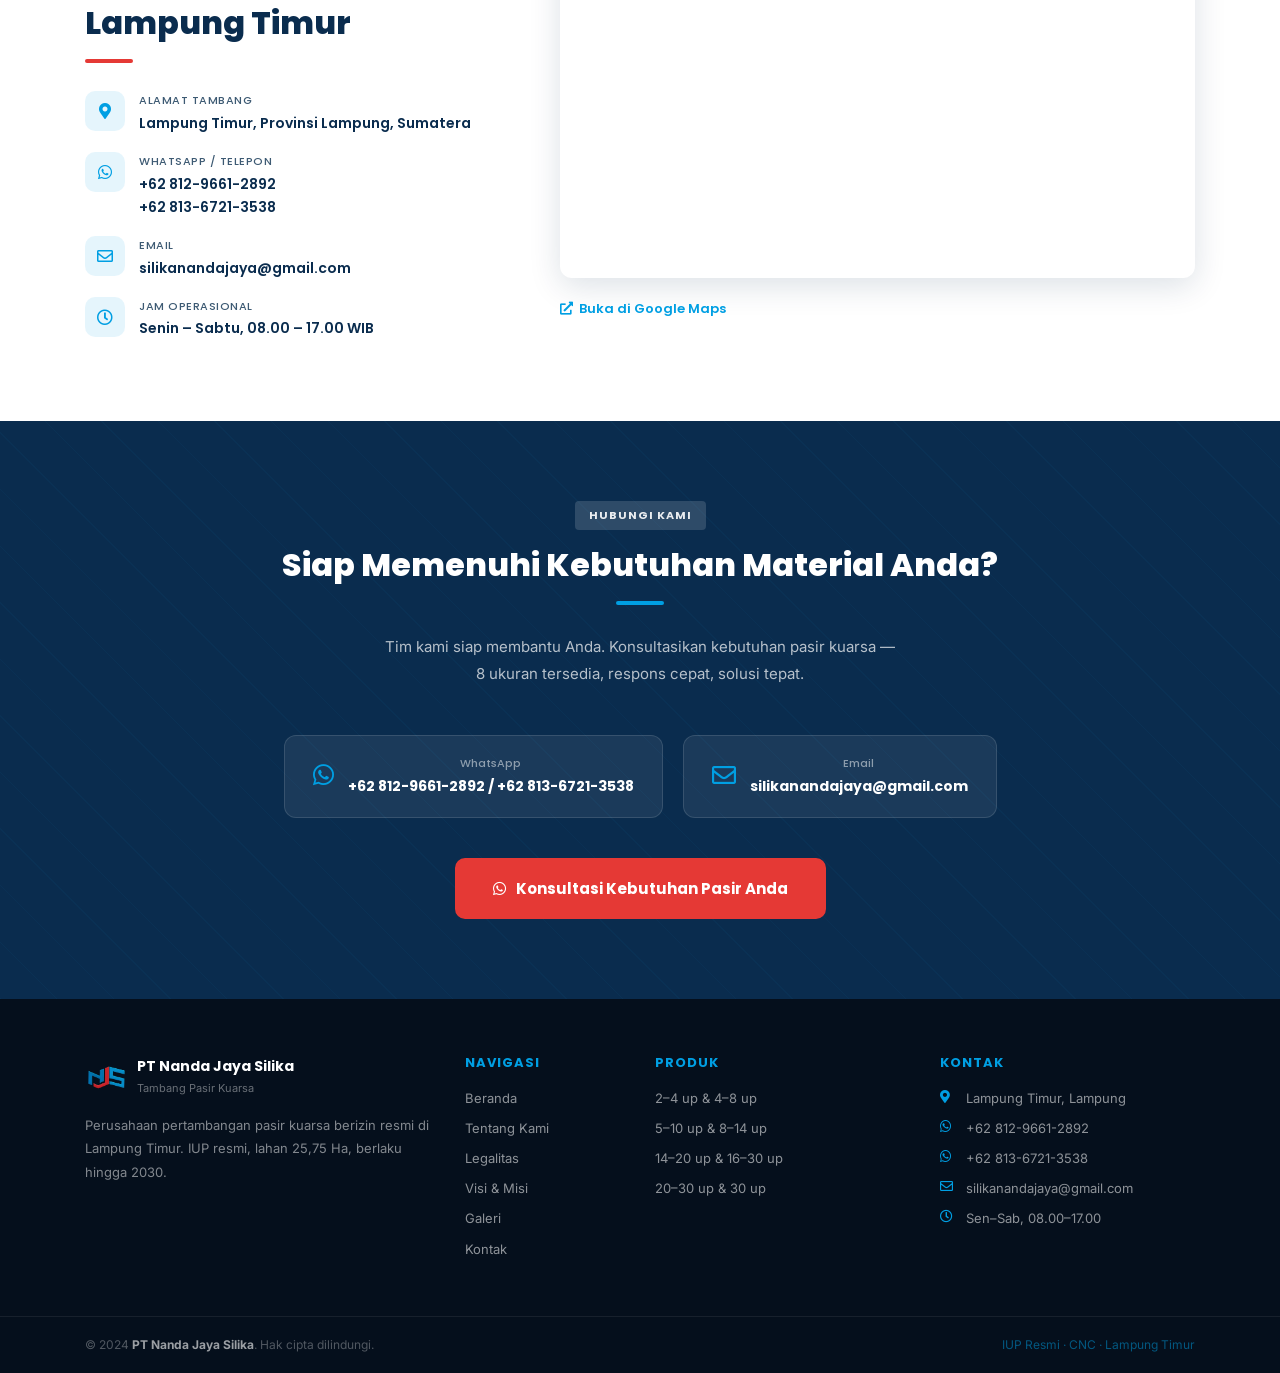
==== commit 2cb2c8f9: "menghubungi 2 admin" ====
--- a/index.html
+++ b/index.html
@@ -10,24 +10,7 @@
     <link href="https://stackpath.bootstrapcdn.com/bootstrap/4.4.1/css/bootstrap.min.css" rel="stylesheet">
     <link href="https://cdnjs.cloudflare.com/ajax/libs/font-awesome/5.15.4/css/all.min.css" rel="stylesheet">
 <style>
-:root {
-    --blue: #009FE3;
-    --blue-dark: #0A2C4E;
-    --blue-mid: #0D3A63;
-    --red: #E53935;
-    --red-dark: #C62828;
-    --white: #FFF;
-    --gray-light: #F5F7FA;
-    --gray-mid: #E0E6ED;
-    --gray-text: #3D5A73;
-    --fh: 'Poppins', sans-serif;
-    --fb: 'Inter', sans-serif;
-    --tr: .3s ease;
-    --ss: 0 4px 16px rgba(10,44,78,.08);
-    --sm: 0 8px 32px rgba(10,44,78,.14);
-    --sb: 0 6px 24px rgba(0,159,227,.25);
-    --rc: 16px;
-}
+:root{--blue:#009FE3;--blue-dark:#0A2C4E;--blue-mid:#0D3A63;--red:#E53935;--red-dark:#C62828;--white:#FFF;--gray-light:#F5F7FA;--gray-mid:#E0E6ED;--gray-text:#3D5A73;--fh:'Poppins',sans-serif;--fb:'Inter',sans-serif;--tr:.3s ease;--ss:0 4px 16px rgba(10,44,78,.08);--sm:0 8px 32px rgba(10,44,78,.14);--sb:0 6px 24px rgba(0,159,227,.25);--rc:16px}
 *,*::before,*::after{box-sizing:border-box;margin:0;padding:0}
 html{scroll-behavior:smooth}
 body{font-family:var(--fb);font-size:15px;color:var(--blue-dark);background:var(--white);line-height:1.7;overflow-x:hidden}
@@ -38,7 +21,6 @@
 .section-pad{padding:80px 0}
 .section-pad--gray{background:var(--gray-light)}
 
-/* ANIMATIONS */
 @keyframes fadeUp{from{opacity:0;transform:translateY(32px)}to{opacity:1;transform:translateY(0)}}
 @keyframes fadeInLeft{from{opacity:0;transform:translateX(-40px)}to{opacity:1;transform:translateX(0)}}
 @keyframes fadeInRight{from{opacity:0;transform:translateX(40px)}to{opacity:1;transform:translateX(0)}}
@@ -50,7 +32,6 @@
 .njs-slide-right.is-visible{animation:fadeInRight .7s ease forwards}
 .njs-slide-left.is-visible{animation:fadeInLeft .7s ease forwards}
 
-/* NAVBAR */
 .main-nav{background:var(--blue-mid);position:sticky;top:0;z-index:1000;transition:background var(--tr),box-shadow var(--tr)}
 .main-nav.nav-scrolled{background:var(--blue-dark);box-shadow:0 4px 24px rgba(0,0,0,.25)}
 .nav-inner{height:64px;padding:0 24px;display:flex;align-items:center;justify-content:space-between}
@@ -71,22 +52,20 @@
 .nav-toggler.open span:nth-child(2){opacity:0}
 .nav-toggler.open span:nth-child(3){transform:translateY(-7px) rotate(-45deg)}
 @media(max-width:991px){
-  .nav-menu{position:fixed;top:64px;left:0;right:0;background:var(--blue-dark);flex-direction:column;align-items:stretch;padding:20px 24px 28px;gap:2px;transform:translateY(-110%);transition:transform .35s cubic-bezier(.4,0,.2,1);box-shadow:0 12px 40px rgba(0,0,0,.3);z-index:999;max-height:calc(100vh - 64px);overflow-y:auto}
-  .nav-menu.is-open{transform:translateY(0)}
-  .nav-link-item{padding:12px 16px;font-size:15px;color:rgba(255,255,255,.9);white-space:normal}
-  .btn-nav-cta{margin:12px 0 0;text-align:center;padding:12px;font-size:15px;display:block}
-  .nav-inner{padding:0 16px}
+.nav-menu{position:fixed;top:64px;left:0;right:0;background:var(--blue-dark);flex-direction:column;align-items:stretch;padding:20px 24px 28px;gap:2px;transform:translateY(-110%);transition:transform .35s cubic-bezier(.4,0,.2,1);box-shadow:0 12px 40px rgba(0,0,0,.3);z-index:999;max-height:calc(100vh - 64px);overflow-y:auto}
+.nav-menu.is-open{transform:translateY(0)}
+.nav-link-item{padding:12px 16px;font-size:15px;color:rgba(255,255,255,.9);white-space:normal}
+.btn-nav-cta{margin:12px 0 0;text-align:center;padding:12px;font-size:15px;display:block}
+.nav-inner{padding:0 16px}
 }
 
-/* HERO */
 .hero-section{position:relative;width:100%;height:100vh;min-height:560px;overflow:hidden;background:#050d18}
 .hero-scroll-track{display:flex;height:100%;will-change:transform;transition:transform .9s cubic-bezier(.22,.61,.36,1);cursor:grab}
 .hero-scroll-track.dragging{transition:none;cursor:grabbing}
 .hero-slide{position:relative;flex:0 0 100vw;width:100vw;height:100%;overflow:hidden}
-.hero-slide-img { width: 100%; height: 100%; object-fit: cover; object-position: center 40%; display: block; filter: brightness(0.85) contrast(1.05) saturate(0.95); transform: scale(1.08); transition: transform 8s ease-out; }
-.hero-slide.is-active .hero-slide-img { transform: scale(1.0); }
-.hero-slide-overlay { position: absolute; inset: 0; background: linear-gradient(105deg, rgba(5,13,24,0.38) 0%, rgba(5,13,24,0.18) 40%, rgba(5,13,24,0.05) 100%); z-index: 1; }
-/* .hero-slide-overlay{position:absolute;inset:0;background:linear-gradient(105deg,rgba(5,13,24,.88) 0%,rgba(5,13,24,.6) 40%,rgba(5,13,24,.2) 100%);z-index:1} */
+.hero-slide-img{width:100%;height:100%;object-fit:cover;object-position:center 40%;display:block;filter:brightness(.85) contrast(1.05) saturate(.95);transform:scale(1.08);transition:transform 8s ease-out}
+.hero-slide.is-active .hero-slide-img{transform:scale(1)}
+.hero-slide-overlay{position:absolute;inset:0;background:linear-gradient(105deg,rgba(5,13,24,.38) 0%,rgba(5,13,24,.18) 40%,rgba(5,13,24,.05) 100%);z-index:1}
 .hero-section::before{content:'';position:absolute;inset:0;background:radial-gradient(ellipse at 30% 50%,transparent 25%,rgba(0,0,0,.55) 100%);z-index:2;pointer-events:none}
 .hero-grain{position:absolute;inset:0;z-index:3;pointer-events:none;opacity:.03;background-image:url("data:image/svg+xml,%3Csvg viewBox='0 0 256 256' xmlns='http://www.w3.org/2000/svg'%3E%3Cfilter id='n'%3E%3CfeTurbulence type='fractalNoise' baseFrequency='0.85' numOctaves='4' stitchTiles='stitch'/%3E%3C/filter%3E%3Crect width='100%25' height='100%25' filter='url(%23n)'/%3E%3C/svg%3E");background-repeat:repeat;background-size:200px 200px}
 .hero-content-wrapper{position:absolute;inset:0;z-index:5;display:flex;align-items:center}
@@ -127,7 +106,6 @@
 .hero-scroll-indicator span{font-size:10px;color:rgba(255,255,255,.35);letter-spacing:2px;font-family:var(--fh);font-weight:500;text-transform:uppercase}
 .scroll-line{width:1px;height:0;background:var(--blue);animation:scrollLine 1.8s ease infinite}
 
-/* SECTION COMMONS */
 .section-badge{display:inline-block;background:rgba(0,159,227,.1);color:var(--blue);font-family:var(--fh);font-size:11px;font-weight:700;padding:5px 14px;border-radius:4px;letter-spacing:1px;text-transform:uppercase;margin-bottom:14px}
 .section-badge--light{background:rgba(255,255,255,.15);color:rgba(255,255,255,.9)}
 .section-title{font-size:clamp(20px,3.5vw,32px);font-weight:800;line-height:1.3;margin-bottom:4px}
@@ -138,7 +116,6 @@
 .section-text{font-size:15px;color:var(--gray-text);line-height:1.8}
 .section-text--light{color:rgba(255,255,255,.7)}
 
-/* TENTANG */
 .tentang-card{display:flex;background:#fff;border-radius:20px;overflow:hidden;border:1px solid var(--gray-mid);box-shadow:var(--sm);position:relative;z-index:1}
 .tentang-card-left{flex-shrink:0;width:260px;display:flex;flex-direction:column;align-items:center;justify-content:center;background:linear-gradient(160deg,var(--blue-dark) 0%,#0E4570 100%);padding:48px 28px;text-align:center;position:relative;overflow:hidden}
 .tentang-logo-ring{width:110px;height:110px;border-radius:50%;background:rgba(255,255,255,.08);border:2px solid rgba(255,255,255,.15);display:flex;align-items:center;justify-content:center;padding:16px;margin-bottom:18px}
@@ -160,7 +137,6 @@
 @media(max-width:991px){.tentang-card-left{width:220px;padding:36px 20px}.tentang-card-right{padding:32px 28px}}
 @media(max-width:767px){.tentang-card{flex-direction:column}.tentang-card-left{width:100%;flex-direction:row;padding:20px 24px;gap:16px}.tentang-logo-ring{width:68px;height:68px;padding:10px;margin-bottom:0;flex-shrink:0}.tentang-card-right{padding:24px 20px}.tentang-stats-strip{grid-template-columns:repeat(2,1fr)}}
 
-/* LEGALITAS */
 .legalitas-section{background:var(--blue-dark);padding:80px 0}
 .legal-card{background:rgba(255,255,255,.06);border:1px solid rgba(0,159,227,.2);border-radius:14px;padding:28px 18px;text-align:center;transition:all var(--tr);height:100%}
 .legal-card:hover{background:rgba(0,159,227,.12);border-color:rgba(0,159,227,.5);transform:translateY(-4px);box-shadow:0 12px 40px rgba(0,0,0,.3)}
@@ -169,7 +145,6 @@
 .legal-card-key{font-size:11px;color:rgba(255,255,255,.5);margin-bottom:12px;line-height:1.4}
 .legal-badge{display:inline-flex;align-items:center;gap:5px;background:rgba(0,200,120,.15);border:1px solid rgba(0,200,120,.3);color:#4DE89C;font-size:10px;padding:4px 10px;border-radius:20px;font-weight:600;font-family:var(--fh)}
 
-/* VISI MISI */
 .visi-misi-section{padding:80px 0;background:var(--blue-dark);position:relative;overflow:hidden}
 .vm-bg-pattern{position:absolute;inset:0;background-image:repeating-linear-gradient(45deg,rgba(0,159,227,.04) 0,rgba(0,159,227,.04) 1px,transparent 0,transparent 32px),repeating-linear-gradient(-45deg,rgba(229,57,53,.03) 0,rgba(229,57,53,.03) 1px,transparent 0,transparent 32px)}
 .vm-intro-text{font-size:15px;color:rgba(255,255,255,.55);max-width:560px;margin:0 auto;line-height:1.8}
@@ -204,361 +179,79 @@
 @media(max-width:767px){.visi-misi-section{padding:56px 0}.vm-section-card{padding:24px 20px}.vm-values-row{flex-wrap:wrap}.vm-value-item{flex:0 0 33.33%;border-bottom:1px solid rgba(255,255,255,.06)}}
 @media(max-width:480px){.vm-value-item{flex:0 0 50%}.vm-section-icon{width:48px;height:48px;font-size:20px}}
 
-/* =============================================
-   PRODUK — 8 Jenis Pasir Kuarsa (UP System)
-   ============================================= */
-.produk-section { background: var(--gray-light); }
-
-/* Header tabs / grade pills */
-.produk-grade-nav {
-    display: flex;
-    justify-content: center;
-    flex-wrap: wrap;
-    gap: 8px;
-    margin-bottom: 40px;
-}
-.grade-pill {
-    display: inline-flex;
-    align-items: center;
-    gap: 6px;
-    font-family: var(--fh);
-    font-size: 12px;
-    font-weight: 600;
-    padding: 7px 16px;
-    border-radius: 50px;
-    border: 1.5px solid transparent;
-    cursor: default;
-    transition: all var(--tr);
-}
-.grade-pill--fine    { background: rgba(0,159,227,.1);  color: #007BB0; border-color: rgba(0,159,227,.2); }
-.grade-pill--med     { background: rgba(18,184,134,.1); color: #0a7a5a; border-color: rgba(18,184,134,.2); }
-.grade-pill--coarse  { background: rgba(245,159,0,.1);  color: #a06200; border-color: rgba(245,159,0,.2); }
-.grade-pill--xcoarse { background: rgba(229,57,53,.1);  color: #b71c1c; border-color: rgba(229,57,53,.2); }
-
-/* 4-column grid desktop */
-.produk-grid-8 {
-    display: grid;
-    grid-template-columns: repeat(4, 1fr);
-    gap: 18px;
-}
-
-/* Individual card */
-.pk-card {
-    background: #fff;
-    border-radius: 16px;
-    overflow: hidden;
-    border: 1px solid var(--gray-mid);
-    box-shadow: 0 2px 10px rgba(10,44,78,.05);
-    transition: all .4s ease;
-    display: flex;
-    flex-direction: column;
-    position: relative;
-}
-.pk-card::before {
-    content: '';
-    position: absolute;
-    top: 0; left: 0; right: 0;
-    height: 3px;
-    transform: scaleX(0);
-    transform-origin: left;
-    transition: transform .4s ease;
-    z-index: 2;
-    border-radius: 16px 16px 0 0;
-}
-.pk-card:hover {
-    transform: translateY(-6px);
-    box-shadow: var(--sm);
-    border-color: transparent;
-}
-.pk-card:hover::before { transform: scaleX(1); }
-
-/* Grade colour accents */
-.pk-card--fine::before    { background: var(--blue); }
-.pk-card--med::before     { background: #12B886; }
-.pk-card--coarse::before  { background: #F59F00; }
-.pk-card--xcoarse::before { background: var(--red); }
-
-/* Thumbnail */
-.pk-thumb {
-    height: 130px;
-    display: flex;
-    align-items: center;
-    justify-content: center;
-    position: relative;
-    overflow: hidden;
-    flex-shrink: 0;
-}
-.pk-thumb img {
-    width: 100%;
-    height: 100%;
-    object-fit: cover;
-    display: block;
-    transition: transform .5s ease;
-}
-.pk-card:hover .pk-thumb img { transform: scale(1.07); }
-
-/* Gradient overlays matching the product images */
-.pk-thumb-1 { background: linear-gradient(135deg,#082840,#0E4A6E); }
-.pk-thumb-2 { background: linear-gradient(135deg,#0A3550,#156D8C); }
-.pk-thumb-3 { background: linear-gradient(135deg,#0A4A30,#1A8A55); }
-.pk-thumb-4 { background: linear-gradient(135deg,#0D4A2A,#22A85A); }
-.pk-thumb-5 { background: linear-gradient(135deg,#3A2A08,#C89A20); }
-.pk-thumb-6 { background: linear-gradient(135deg,#3A1A08,#B87A15); }
-.pk-thumb-7 { background: linear-gradient(135deg,#2C0A0A,#A03020); }
-.pk-thumb-8 { background: linear-gradient(135deg,#200808,#8B2020); }
-
-/* Fallback icon when image not loaded */
-.pk-thumb-icon {
-    position: absolute;
-    inset: 0;
-    display: flex;
-    align-items: center;
-    justify-content: center;
-    font-size: 40px;
-    color: rgba(255,255,255,.15);
-    z-index: 1;
-}
-.pk-thumb img { position: relative; z-index: 2; }
-
-/* Grade badge over thumbnail */
-.pk-grade-badge {
-    position: absolute;
-    top: 10px;
-    left: 10px;
-    z-index: 3;
-    font-family: var(--fh);
-    font-size: 9px;
-    font-weight: 700;
-    padding: 3px 10px;
-    border-radius: 20px;
-    letter-spacing: .4px;
-    text-transform: uppercase;
-    color: #fff;
-}
-.pk-badge--fine    { background: var(--blue); }
-.pk-badge--med     { background: #12B886; }
-.pk-badge--coarse  { background: #F59F00; }
-.pk-badge--xcoarse { background: var(--red); }
-
-/* Size label over thumbnail */
-.pk-size-label {
-    position: absolute;
-    bottom: 10px;
-    left: 0; right: 0;
-    text-align: center;
-    z-index: 3;
-    font-family: var(--fh);
-    font-size: 18px;
-    font-weight: 800;
-    color: #fff;
-    text-shadow: 0 2px 8px rgba(0,0,0,.5);
-    letter-spacing: .5px;
-}
-
-/* Card body */
-.pk-body {
-    padding: 14px 16px 16px;
-    flex: 1;
-    display: flex;
-    flex-direction: column;
-    gap: 10px;
-}
-.pk-name {
-    font-family: var(--fh);
-    font-size: 13px;
-    font-weight: 700;
-    color: var(--blue-dark);
-    line-height: 1.3;
-    margin: 0;
-}
-.pk-desc {
-    font-size: 11px;
-    color: var(--gray-text);
-    line-height: 1.6;
-    margin: 0;
-    flex: 1;
-}
-
-/* Mini spec chips */
-.pk-chips {
-    display: flex;
-    flex-wrap: wrap;
-    gap: 4px;
-    margin-top: 2px;
-}
-.pk-chip {
-    display: inline-flex;
-    align-items: center;
-    gap: 4px;
-    font-family: var(--fh);
-    font-size: 9px;
-    font-weight: 600;
-    padding: 2px 8px;
-    border-radius: 20px;
-    letter-spacing: .2px;
-}
-.pk-chip--fine    { background: rgba(0,159,227,.1);  color: #007BB0; }
-.pk-chip--med     { background: rgba(18,184,134,.1); color: #0a7a5a; }
-.pk-chip--coarse  { background: rgba(245,159,0,.1);  color: #a06200; }
-.pk-chip--xcoarse { background: rgba(229,57,53,.1);  color: #b71c1c; }
-
-/* CTA button bottom */
-.pk-cta {
-    display: flex;
-    align-items: center;
-    justify-content: space-between;
-    padding-top: 10px;
-    border-top: 1px solid var(--gray-mid);
-    margin-top: auto;
-}
-.pk-cta-link {
-    display: inline-flex;
-    align-items: center;
-    gap: 6px;
-    font-family: var(--fh);
-    font-size: 11px;
-    font-weight: 600;
-    color: var(--blue);
-    transition: gap var(--tr), color var(--tr);
-}
-.pk-cta-link:hover { gap: 10px; color: var(--red); }
-.pk-cta-link i { font-size: 10px; }
-.pk-wa-btn {
-    display: inline-flex;
-    align-items: center;
-    gap: 4px;
-    font-family: var(--fh);
-    font-size: 10px;
-    font-weight: 700;
-    padding: 5px 10px;
-    border-radius: 6px;
-    background: #25D366;
-    color: #fff;
-    transition: background var(--tr), transform var(--tr);
-}
-.pk-wa-btn:hover { background: #20BD5A; color: #fff; transform: translateY(-1px); }
-
-/* Bottom CTA banner */
-.produk-cta-bar {
-    margin-top: 36px;
-    background: linear-gradient(135deg, var(--blue-dark) 0%, #0E4570 100%);
-    border-radius: 16px;
-    padding: 28px 36px;
-    display: flex;
-    align-items: center;
-    justify-content: space-between;
-    gap: 20px;
-    flex-wrap: wrap;
-    border: 1px solid rgba(0,159,227,.2);
-}
-.produk-cta-bar-text h4 {
-    font-family: var(--fh);
-    font-size: 18px;
-    font-weight: 800;
-    color: #fff;
-    margin-bottom: 4px;
-}
-.produk-cta-bar-text p {
-    font-size: 13px;
-    color: rgba(255,255,255,.6);
-    margin: 0;
-}
-.produk-cta-bar-actions {
-    display: flex;
-    gap: 10px;
-    flex-wrap: wrap;
-    flex-shrink: 0;
-}
-.btn-pk-catalog {
-    display: inline-flex;
-    align-items: center;
-    gap: 8px;
-    font-family: var(--fh);
-    font-weight: 700;
-    font-size: 13px;
-    padding: 11px 22px;
-    border-radius: 9px;
-    background: var(--blue);
-    color: #fff;
-    border: 2px solid var(--blue);
-    transition: all var(--tr);
-}
-.btn-pk-catalog:hover { background: #0090D0; border-color: #0090D0; color: #fff; transform: translateY(-1px); }
-.btn-pk-wa {
-    display: inline-flex;
-    align-items: center;
-    gap: 8px;
-    font-family: var(--fh);
-    font-weight: 700;
-    font-size: 13px;
-    padding: 11px 22px;
-    border-radius: 9px;
-    background: #25D366;
-    color: #fff;
-    border: 2px solid #25D366;
-    transition: all var(--tr);
-}
-.btn-pk-wa:hover { background: #20BD5A; border-color: #20BD5A; color: #fff; transform: translateY(-1px); }
-
-/* Responsive */
-@media(max-width:1199px) {
-    .produk-grid-8 { grid-template-columns: repeat(4, 1fr); gap: 14px; }
-}
-@media(max-width:991px) {
-    .produk-grid-8 { grid-template-columns: repeat(2, 1fr); gap: 14px; }
-    .produk-cta-bar { padding: 22px 24px; }
-}
-@media(max-width:575px) {
-    .produk-grid-8 { grid-template-columns: repeat(2, 1fr); gap: 10px; }
-    .pk-thumb { height: 110px; }
-    .pk-size-label { font-size: 15px; }
-    .pk-body { padding: 10px 12px 12px; }
-    .pk-name { font-size: 12px; }
-    .produk-cta-bar { flex-direction: column; align-items: flex-start; padding: 20px; }
-    .produk-cta-bar-actions { width: 100%; }
-    .btn-pk-catalog,.btn-pk-wa { flex: 1; justify-content: center; }
-}
-
-/* GALERI */
+.produk-section{background:var(--gray-light)}
+.produk-grade-nav{display:flex;justify-content:center;flex-wrap:wrap;gap:8px;margin-bottom:40px}
+.grade-pill{display:inline-flex;align-items:center;gap:6px;font-family:var(--fh);font-size:12px;font-weight:600;padding:7px 16px;border-radius:50px;border:1.5px solid transparent;cursor:default;transition:all var(--tr)}
+.grade-pill--fine{background:rgba(0,159,227,.1);color:#007BB0;border-color:rgba(0,159,227,.2)}
+.grade-pill--med{background:rgba(18,184,134,.1);color:#0a7a5a;border-color:rgba(18,184,134,.2)}
+.grade-pill--coarse{background:rgba(245,159,0,.1);color:#a06200;border-color:rgba(245,159,0,.2)}
+.grade-pill--xcoarse{background:rgba(229,57,53,.1);color:#b71c1c;border-color:rgba(229,57,53,.2)}
+.produk-grid-8{display:grid;grid-template-columns:repeat(4,1fr);gap:18px}
+.pk-card{background:#fff;border-radius:16px;overflow:hidden;border:1px solid var(--gray-mid);box-shadow:0 2px 10px rgba(10,44,78,.05);transition:all .4s ease;display:flex;flex-direction:column;position:relative}
+.pk-card::before{content:'';position:absolute;top:0;left:0;right:0;height:3px;transform:scaleX(0);transform-origin:left;transition:transform .4s ease;z-index:2;border-radius:16px 16px 0 0}
+.pk-card:hover{transform:translateY(-6px);box-shadow:var(--sm);border-color:transparent}
+.pk-card:hover::before{transform:scaleX(1)}
+.pk-card--fine::before{background:var(--blue)}.pk-card--med::before{background:#12B886}.pk-card--coarse::before{background:#F59F00}.pk-card--xcoarse::before{background:var(--red)}
+.pk-thumb{height:130px;display:flex;align-items:center;justify-content:center;position:relative;overflow:hidden;flex-shrink:0}
+.pk-thumb img{width:100%;height:100%;object-fit:cover;display:block;transition:transform .5s ease;position:relative;z-index:2}
+.pk-card:hover .pk-thumb img{transform:scale(1.07)}
+.pk-thumb-1{background:linear-gradient(135deg,#082840,#0E4A6E)}.pk-thumb-2{background:linear-gradient(135deg,#0A3550,#156D8C)}.pk-thumb-3{background:linear-gradient(135deg,#0A4A30,#1A8A55)}.pk-thumb-4{background:linear-gradient(135deg,#0D4A2A,#22A85A)}.pk-thumb-5{background:linear-gradient(135deg,#3A2A08,#C89A20)}.pk-thumb-6{background:linear-gradient(135deg,#3A1A08,#B87A15)}.pk-thumb-7{background:linear-gradient(135deg,#2C0A0A,#A03020)}.pk-thumb-8{background:linear-gradient(135deg,#200808,#8B2020)}
+.pk-thumb-icon{position:absolute;inset:0;display:flex;align-items:center;justify-content:center;font-size:40px;color:rgba(255,255,255,.15);z-index:1}
+.pk-grade-badge{position:absolute;top:10px;left:10px;z-index:3;font-family:var(--fh);font-size:9px;font-weight:700;padding:3px 10px;border-radius:20px;letter-spacing:.4px;text-transform:uppercase;color:#fff}
+.pk-badge--fine{background:var(--blue)}.pk-badge--med{background:#12B886}.pk-badge--coarse{background:#F59F00}.pk-badge--xcoarse{background:var(--red)}
+.pk-size-label{position:absolute;bottom:10px;left:0;right:0;text-align:center;z-index:3;font-family:var(--fh);font-size:18px;font-weight:800;color:#fff;text-shadow:0 2px 8px rgba(0,0,0,.5);letter-spacing:.5px}
+.pk-body{padding:14px 16px 16px;flex:1;display:flex;flex-direction:column;gap:10px}
+.pk-name{font-family:var(--fh);font-size:13px;font-weight:700;color:var(--blue-dark);line-height:1.3;margin:0}
+.pk-desc{font-size:11px;color:var(--gray-text);line-height:1.6;margin:0;flex:1}
+.pk-chips{display:flex;flex-wrap:wrap;gap:4px;margin-top:2px}
+.pk-chip{display:inline-flex;align-items:center;gap:4px;font-family:var(--fh);font-size:9px;font-weight:600;padding:2px 8px;border-radius:20px;letter-spacing:.2px}
+.pk-chip--fine{background:rgba(0,159,227,.1);color:#007BB0}.pk-chip--med{background:rgba(18,184,134,.1);color:#0a7a5a}.pk-chip--coarse{background:rgba(245,159,0,.1);color:#a06200}.pk-chip--xcoarse{background:rgba(229,57,53,.1);color:#b71c1c}
+.pk-cta{display:flex;align-items:center;justify-content:space-between;padding-top:10px;border-top:1px solid var(--gray-mid);margin-top:auto}
+.pk-cta-link{display:inline-flex;align-items:center;gap:6px;font-family:var(--fh);font-size:11px;font-weight:600;color:var(--blue);transition:gap var(--tr),color var(--tr)}
+.pk-cta-link:hover{gap:10px;color:var(--red)}.pk-cta-link i{font-size:10px}
+.pk-wa-btn{display:inline-flex;align-items:center;gap:4px;font-family:var(--fh);font-size:10px;font-weight:700;padding:5px 10px;border-radius:6px;background:#25D366;color:#fff;transition:background var(--tr),transform var(--tr);cursor:pointer}
+.pk-wa-btn:hover{background:#20BD5A;color:#fff;transform:translateY(-1px)}
+.produk-cta-bar{margin-top:36px;background:linear-gradient(135deg,var(--blue-dark) 0%,#0E4570 100%);border-radius:16px;padding:28px 36px;display:flex;align-items:center;justify-content:space-between;gap:20px;flex-wrap:wrap;border:1px solid rgba(0,159,227,.2)}
+.produk-cta-bar-text h4{font-family:var(--fh);font-size:18px;font-weight:800;color:#fff;margin-bottom:4px}
+.produk-cta-bar-text p{font-size:13px;color:rgba(255,255,255,.6);margin:0}
+.produk-cta-bar-actions{display:flex;gap:10px;flex-wrap:wrap;flex-shrink:0}
+.btn-pk-catalog{display:inline-flex;align-items:center;gap:8px;font-family:var(--fh);font-weight:700;font-size:13px;padding:11px 22px;border-radius:9px;background:var(--blue);color:#fff;border:2px solid var(--blue);transition:all var(--tr)}
+.btn-pk-catalog:hover{background:#0090D0;border-color:#0090D0;color:#fff;transform:translateY(-1px)}
+.btn-pk-wa{display:inline-flex;align-items:center;gap:8px;font-family:var(--fh);font-weight:700;font-size:13px;padding:11px 22px;border-radius:9px;background:#25D366;color:#fff;border:2px solid #25D366;transition:all var(--tr);cursor:pointer}
+.btn-pk-wa:hover{background:#20BD5A;border-color:#20BD5A;color:#fff;transform:translateY(-1px)}
+@media(max-width:991px){.produk-grid-8{grid-template-columns:repeat(2,1fr);gap:14px}.produk-cta-bar{padding:22px 24px}}
+@media(max-width:575px){.produk-grid-8{gap:10px}.pk-thumb{height:110px}.pk-size-label{font-size:15px}.pk-body{padding:10px 12px 12px}.pk-name{font-size:12px}.produk-cta-bar{flex-direction:column;align-items:flex-start;padding:20px}.produk-cta-bar-actions{width:100%}.btn-pk-catalog,.btn-pk-wa{flex:1;justify-content:center}}
+
 .galeri-section{background:#fff}
 .gal-grid{display:grid;grid-template-columns:repeat(4,1fr);gap:16px}
 .gal-item{position:relative;border-radius:14px;overflow:hidden;cursor:pointer;aspect-ratio:4/3}
 .gal-item--featured{grid-column:span 2;grid-row:span 2;aspect-ratio:auto}
-.gal-placeholder{width:100%;height:100%;display:flex;flex-direction:column;align-items:center;justify-content:center;gap:10px;transition:transform .5s ease}
-.gal-placeholder i{font-size:32px;color:rgba(255,255,255,.2)}
-.gal-placeholder span{font-family:var(--fh);font-size:11px;font-weight:600;color:rgba(255,255,255,.35);text-transform:uppercase;letter-spacing:1px;text-align:center;padding:0 14px}
 .gal-overlay{position:absolute;inset:0;background:linear-gradient(to top,rgba(10,44,78,.85) 0%,rgba(10,44,78,.3) 50%,transparent 100%);display:flex;flex-direction:column;justify-content:flex-end;padding:20px;opacity:0;transition:opacity var(--tr)}
 .gal-overlay h4{font-family:var(--fh);font-size:14px;font-weight:700;color:#fff;margin-bottom:3px}
 .gal-overlay p{font-size:12px;color:rgba(255,255,255,.6);margin:0}
 .gal-zoom{position:absolute;top:14px;right:14px;width:36px;height:36px;border-radius:50%;background:rgba(0,159,227,.7);display:flex;align-items:center;justify-content:center;color:#fff;font-size:13px;transform:scale(0);transition:transform var(--tr)}
-.gal-item:hover .gal-overlay{opacity:1}.gal-item:hover .gal-zoom{transform:scale(1)}.gal-item:hover .gal-placeholder{transform:scale(1.06)}
-.gp-1{background:linear-gradient(135deg,#0A3550,#164E6E)}.gp-2{background:linear-gradient(135deg,#12374E,#1A5276)}.gp-3{background:linear-gradient(135deg,#0E3350,#1C5570)}.gp-4{background:linear-gradient(135deg,#0C2F48,#194A65)}.gp-5{background:linear-gradient(135deg,#102A42,#1B4660)}.gp-6{background:linear-gradient(135deg,#0A3550,#154060)}.gp-7{background:linear-gradient(135deg,#0E2A40,#1A3858)}.gp-8{background:linear-gradient(135deg,#102838,#1C3C54)}.gp-9{background:linear-gradient(135deg,#0C2640,#183650)}
+.gal-item:hover .gal-overlay{opacity:1}.gal-item:hover .gal-zoom{transform:scale(1)}
 .gal-note{font-size:13px;color:var(--gray-text);background:var(--gray-light);border-radius:8px;padding:10px 20px;display:inline-block}
 @media(max-width:991px){.gal-grid{grid-template-columns:repeat(3,1fr)}.gal-item--featured{grid-column:span 2;grid-row:span 1;aspect-ratio:16/9}}
 @media(max-width:767px){.gal-grid{grid-template-columns:repeat(2,1fr)}.gal-item--featured{grid-column:span 2}}
 @media(max-width:480px){.gal-grid{grid-template-columns:1fr;gap:12px}.gal-item--featured{grid-column:span 1;aspect-ratio:16/10}.gal-item{aspect-ratio:16/10}}
 
-/* KEUNGGULAN */
 .unggulan-card{background:#fff;border-radius:14px;padding:26px 20px;text-align:center;border:1px solid var(--gray-mid);height:100%;transition:all var(--tr)}
 .unggulan-card:hover{border-color:var(--blue);box-shadow:var(--ss);transform:translateY(-3px)}
 .unggulan-icon{width:56px;height:56px;border-radius:14px;display:flex;align-items:center;justify-content:center;font-size:22px;margin:0 auto 14px}
-.unggulan-icon--blue{background:rgba(0,159,227,.1);color:var(--blue)}
-.unggulan-icon--red{background:rgba(229,57,53,.1);color:var(--red)}
+.unggulan-icon--blue{background:rgba(0,159,227,.1);color:var(--blue)}.unggulan-icon--red{background:rgba(229,57,53,.1);color:var(--red)}
 .unggulan-title{font-family:var(--fh);font-size:14px;font-weight:700;color:var(--blue-dark);margin-bottom:8px}
 .unggulan-desc{font-size:12px;color:var(--gray-text);line-height:1.7;margin:0}
 
-/* LOKASI */
 .lokasi-info-list{display:flex;flex-direction:column;gap:16px;margin-top:4px}
 .lokasi-info-item{display:flex;align-items:flex-start;gap:14px}
 .lokasi-info-icon{width:40px;height:40px;flex-shrink:0;border-radius:10px;background:rgba(0,159,227,.1);display:flex;align-items:center;justify-content:center;color:var(--blue);font-size:16px}
 .lokasi-info-label{font-size:11px;color:var(--gray-text);font-family:var(--fh);font-weight:500;text-transform:uppercase;letter-spacing:.5px;margin-bottom:2px}
 .lokasi-info-val{font-size:14px;font-weight:600;color:var(--blue-dark);font-family:var(--fh)}
-.map-wrapper{position:relative}
-.map-wrapper iframe{box-shadow:var(--sm)}
+.map-wrapper{position:relative}.map-wrapper iframe{box-shadow:var(--sm)}
 .map-open-btn{display:inline-flex;align-items:center;gap:6px;margin-top:12px;font-size:13px;font-weight:600;color:var(--blue);font-family:var(--fh);transition:color var(--tr)}
 .map-open-btn:hover{color:var(--red)}
 
-/* CTA */
 .cta-section{background:var(--blue-dark);padding:80px 0;position:relative;overflow:hidden}
 .cta-pattern{position:absolute;inset:0;background-image:repeating-linear-gradient(45deg,rgba(0,159,227,.04) 0,rgba(0,159,227,.04) 1px,transparent 0,transparent 40px)}
 .cta-contact-row{display:flex;gap:20px;justify-content:center;flex-wrap:wrap;margin-bottom:40px}
@@ -566,11 +259,10 @@
 .cta-contact-card:hover{background:rgba(255,255,255,.11)}
 .cta-contact-icon{font-size:24px;color:var(--blue)}
 .cta-contact-label{font-size:11px;color:rgba(255,255,255,.5);margin-bottom:2px;font-family:var(--fh);font-weight:500}
-.cta-contact-val{font-size:15px;font-weight:700;color:#fff;font-family:var(--fh)}
-.btn-cta-main{display:inline-flex;align-items:center;gap:10px;background:var(--red);color:#fff;font-family:var(--fh);font-weight:700;font-size:15px;padding:16px 36px;border-radius:10px;transition:all var(--tr);border:2px solid var(--red)}
+.cta-contact-val{font-size:14px;font-weight:700;color:#fff;font-family:var(--fh)}
+.btn-cta-main{display:inline-flex;align-items:center;gap:10px;background:var(--red);color:#fff;font-family:var(--fh);font-weight:700;font-size:15px;padding:16px 36px;border-radius:10px;transition:all var(--tr);border:2px solid var(--red);cursor:pointer}
 .btn-cta-main:hover{background:var(--red-dark);border-color:var(--red-dark);color:#fff;transform:translateY(-2px);box-shadow:0 8px 28px rgba(229,57,53,.4)}
 
-/* FOOTER */
 .site-footer{background:#050F1C;padding:56px 0 0;color:rgba(255,255,255,.6)}
 .footer-logo-img{width:42px;height:42px;object-fit:contain}
 .footer-brand-name{font-family:var(--fh);font-weight:700;font-size:14px;color:#fff}
@@ -587,7 +279,6 @@
 .footer-bottom strong{color:rgba(255,255,255,.6)}
 .footer-bottom-right{color:rgba(0,159,227,.5)!important}
 
-/* FLOATING */
 .back-to-top{position:fixed;right:24px;bottom:32px;z-index:9999;width:46px;height:46px;border-radius:12px;background:var(--blue);color:#fff;display:flex;align-items:center;justify-content:center;font-size:16px;opacity:0;pointer-events:none;transition:all var(--tr);box-shadow:0 4px 16px rgba(0,159,227,.4)}
 .back-to-top.visible{opacity:1;pointer-events:auto}
 .back-to-top:hover{background:var(--red);transform:translateY(-3px)}
@@ -600,30 +291,44 @@
 .wa-float:hover .wa-float-icon{transform:scale(1.06);background:#20BD5A;box-shadow:0 6px 28px rgba(37,211,102,.6)}
 .wa-float:hover .wa-float-tooltip{opacity:1;transform:translateX(0)}
 
-/* GLOBAL RESPONSIVE */
+/* WA POPUP */
+.wa-popup-overlay{position:fixed;inset:0;background:rgba(5,15,28,.55);z-index:10000;display:flex;align-items:center;justify-content:center;padding:20px;opacity:0;pointer-events:none;transition:opacity .3s ease;backdrop-filter:blur(6px);-webkit-backdrop-filter:blur(6px)}
+.wa-popup-overlay.is-open{opacity:1;pointer-events:auto}
+.wa-popup-card{background:#fff;border-radius:20px;width:100%;max-width:380px;overflow:hidden;box-shadow:0 24px 64px rgba(0,0,0,.35);transform:scale(.88) translateY(24px);transition:transform .35s cubic-bezier(.22,.61,.36,1);position:relative}
+.wa-popup-overlay.is-open .wa-popup-card{transform:scale(1) translateY(0)}
+.wa-popup-close{position:absolute;top:14px;right:14px;width:32px;height:32px;border-radius:50%;background:rgba(255,255,255,.15);border:none;color:rgba(255,255,255,.8);font-size:14px;cursor:pointer;display:flex;align-items:center;justify-content:center;transition:all var(--tr);z-index:2;backdrop-filter:blur(4px)}
+.wa-popup-close:hover{background:rgba(255,255,255,.3);color:#fff}
+.wa-popup-header{background:linear-gradient(135deg,#075E54 0%,#128C7E 100%);padding:30px 24px 24px;text-align:center;position:relative}
+.wa-popup-header::after{content:'';position:absolute;bottom:-12px;left:50%;transform:translateX(-50%);width:24px;height:12px;background:#fff;clip-path:polygon(0 0,100% 0,50% 100%)}
+.wa-popup-header-icon{width:56px;height:56px;border-radius:50%;background:rgba(37,211,102,.2);border:2px solid rgba(37,211,102,.4);display:flex;align-items:center;justify-content:center;margin:0 auto 12px;font-size:28px;color:#25D366;filter:drop-shadow(0 4px 12px rgba(37,211,102,.35))}
+.wa-popup-header h4{font-family:var(--fh);font-size:18px;font-weight:800;color:#fff;margin:0 0 4px}
+.wa-popup-header p{font-size:13px;color:rgba(255,255,255,.65);margin:0;line-height:1.5}
+.wa-popup-options{padding:20px 16px 16px}
+.wa-popup-option{display:flex;align-items:center;gap:14px;padding:16px 18px;border-radius:14px;background:#fff;border:1.5px solid var(--gray-mid);transition:all var(--tr);margin-bottom:10px;color:inherit;text-decoration:none;cursor:pointer;position:relative;overflow:hidden}
+.wa-popup-option:last-child{margin-bottom:0}
+.wa-popup-option:hover{border-color:#25D366;transform:translateX(4px);box-shadow:0 4px 20px rgba(37,211,102,.18)}
+.wa-popup-option-icon{width:46px;height:46px;border-radius:12px;background:rgba(37,211,102,.1);border:1px solid rgba(37,211,102,.2);display:flex;align-items:center;justify-content:center;font-size:22px;color:#25D366;flex-shrink:0}
+.wa-popup-option-info{flex:1;display:flex;flex-direction:column;gap:2px}
+.wa-popup-option-label{font-family:var(--fh);font-size:14px;font-weight:700;color:var(--blue-dark)}
+.wa-popup-option-number{font-size:13px;color:var(--gray-text);font-family:var(--fb)}
+.wa-popup-option-arrow{color:var(--gray-mid);font-size:12px;transition:color var(--tr),transform var(--tr)}
+.wa-popup-option:hover .wa-popup-option-arrow{color:#25D366;transform:translateX(3px)}
+.wa-popup-footer{text-align:center;padding:0 16px 16px;font-size:11px;color:var(--gray-text);font-family:var(--fh)}
+
 @media(max-width:767px){
-    .section-pad{padding:56px 0}
-    .legalitas-section,.visi-misi-section{padding:56px 0}
-    .hero-section{min-height:480px}
-    .hero-title{font-size:clamp(20px,5vw,28px)}
-    .hero-desc{font-size:13px}
-    .hero-arrow{width:42px;height:42px}
-    .hero-arrow--left{left:12px}.hero-arrow--right{right:12px}
-    .hero-scroll-indicator{display:none}
-    .hero-actions{flex-direction:column}
-    .btn-hero-primary,.btn-hero-outline{justify-content:center;width:100%;max-width:280px}
-    .cta-contact-row{flex-direction:column;align-items:stretch;padding:0 16px}
-    .cta-contact-card{width:100%}
-    .btn-cta-main{width:100%;justify-content:center}
-    .wa-float{left:16px;bottom:24px}
-    .wa-float-icon{width:48px;height:48px;font-size:22px}
-    .back-to-top{right:16px;bottom:24px}
-    .footer-bottom .d-flex{flex-direction:column;text-align:center;gap:6px}
+.section-pad{padding:56px 0}.legalitas-section,.visi-misi-section{padding:56px 0}
+.hero-section{min-height:480px}.hero-title{font-size:clamp(20px,5vw,28px)}.hero-desc{font-size:13px}
+.hero-arrow{width:42px;height:42px}.hero-arrow--left{left:12px}.hero-arrow--right{right:12px}
+.hero-scroll-indicator{display:none}.hero-actions{flex-direction:column}
+.btn-hero-primary,.btn-hero-outline{justify-content:center;width:100%;max-width:280px}
+.cta-contact-row{flex-direction:column;align-items:stretch;padding:0 16px}.cta-contact-card{width:100%}
+.btn-cta-main{width:100%;justify-content:center}
+.wa-float{left:16px;bottom:24px}.wa-float-icon{width:48px;height:48px;font-size:22px}
+.back-to-top{right:16px;bottom:24px}
+.footer-bottom .d-flex{flex-direction:column;text-align:center;gap:6px}
+.wa-popup-card{max-width:340px}
 }
-@media(max-width:480px){
-    .hstat-sep{display:none}
-    .section-pad{padding:44px 0}
-}
+@media(max-width:480px){.hstat-sep{display:none}.section-pad{padding:44px 0}}
 </style>
 </head>
 <body>
@@ -638,15 +343,15 @@
             </a>
             <button class="nav-toggler d-lg-none" id="navToggler" aria-label="Toggle navigation"><span></span><span></span><span></span></button>
             <div class="nav-menu" id="navMenu">
-                <a href="#hero"      class="nav-link-item active">Beranda</a>
-                <a href="tentang.html"  class="nav-link-item">Tentang</a>
+                <a href="#hero" class="nav-link-item active">Beranda</a>
+                <a href="tentang.html" class="nav-link-item">Tentang</a>
                 <a href="legalitas.html" class="nav-link-item">Legalitas</a>
-                <a href="visi.html"     class="nav-link-item">Visi &amp; Misi</a>
-                <a href="produk.html"   class="nav-link-item">Produk</a>
-                <a href="galeri.html"   class="nav-link-item">Galeri</a>
+                <a href="visi.html" class="nav-link-item">Visi &amp; Misi</a>
+                <a href="produk.html" class="nav-link-item">Produk</a>
+                <a href="galeri.html" class="nav-link-item">Galeri</a>
                 <a href="keunggulan.html" class="nav-link-item">Keunggulan</a>
-                <a href="lokasi.html"   class="nav-link-item">Lokasi</a>
-                <a href="kontak.html"   class="btn-nav-cta"><i class="fab fa-whatsapp"></i> Hubungi</a>
+                <a href="lokasi.html" class="nav-link-item">Lokasi</a>
+                <a href="kontak.html" class="btn-nav-cta"><i class="fab fa-whatsapp"></i> Hubungi</a>
             </div>
         </div>
     </div>
@@ -666,7 +371,7 @@
         <div class="container h-100">
             <div class="hero-content">
                 <div class="hero-text-item is-active" data-slide="0">
-                    <div class="hero-badge"><i class="fas fa-certificate"></i> Berizin Resmi IUP · Lampung Timur</div>
+                    <div class="hero-badge"><i class="fas fa-certificate"></i> Berizin Resmi IUP</div>
                     <h1 class="hero-title">Solusi Pasir Kuarsa<br><span class="text-accent">Berkualitas</span> untuk<br>Kebutuhan Industri</h1>
                     <p class="hero-desc"><strong>PT Nanda Jaya Silika</strong> hadir sebagai perusahaan tambang pasir kuarsa berizin resmi di Lampung Timur. 8 ukuran produk siap memenuhi kebutuhan konstruksi dan industri.</p>
                     <div class="hero-actions">
@@ -688,8 +393,8 @@
                     <h1 class="hero-title">Area Tambang<br><span class="text-accent">25,75 Hektar</span><br>di Lampung Timur</h1>
                     <p class="hero-desc">Lahan konsesi luas dengan akses strategis, memungkinkan produksi pasir kuarsa skala besar untuk memenuhi kebutuhan proyek nasional.</p>
                     <div class="hero-actions">
-                        <a href="#tentang" class="btn-hero-primary"><i class="fas fa-info-circle"></i> Tentang Kami</a>
-                        <a href="#lokasi"  class="btn-hero-outline">Lihat Lokasi <i class="fas fa-map-marker-alt"></i></a>
+                        <a href="tentang.html" class="btn-hero-primary"><i class="fas fa-info-circle"></i> Tentang Kami</a>
+                        <a href="lokasi.html" class="btn-hero-outline">Lihat Lokasi <i class="fas fa-map-marker-alt"></i></a>
                     </div>
                     <div class="hero-stats">
                         <div class="hstat"><div class="hstat-num">25,75</div><div class="hstat-unit"> Ha</div><div class="hstat-label">Total Luas</div></div>
@@ -704,11 +409,11 @@
                     <h1 class="hero-title">Pasir Kuarsa<br><span class="text-accent">8 Ukuran Up</span><br>Siap Suplai</h1>
                     <p class="hero-desc">Dari 2–4 up hingga 30 up — kandungan SiO₂ tinggi, cocok untuk manufaktur kaca, keramik, fiberglass, konstruksi, dan infrastruktur.</p>
                     <div class="hero-actions">
-                        <a href="#produk" class="btn-hero-primary"><i class="fas fa-box-open"></i> Lihat 8 Produk</a>
-                        <a href="#kontak" class="btn-hero-outline">Tanya Spesifikasi <i class="fas fa-arrow-right"></i></a>
+                        <a href="produk.html" class="btn-hero-primary"><i class="fas fa-box-open"></i> Lihat 8 Produk</a>
+                        <a href="kontak.html" class="btn-hero-outline">Tanya Spesifikasi <i class="fas fa-arrow-right"></i></a>
                     </div>
                     <div class="hero-stats">
-                        <div class="hstat"><div class="hstat-num">SiO₂</div><div class="hstat-label">Kandungan Tinggi</div></div>
+                        <div class="hstat"><div class="hstat-num">SiO2</div><div class="hstat-label">Kandungan Tinggi</div></div>
                         <div class="hstat-sep"></div>
                         <div class="hstat"><div class="hstat-num">8</div><div class="hstat-label">Grade Ukuran</div></div>
                         <div class="hstat-sep"></div>
@@ -720,7 +425,7 @@
                     <h1 class="hero-title">Pengiriman<br><span class="text-accent">Tepat Waktu</span><br>ke Seluruh Tujuan</h1>
                     <p class="hero-desc">Armada pengiriman terpadu memastikan material pasir kuarsa tiba di lokasi proyek Anda sesuai jadwal yang disepakati.</p>
                     <div class="hero-actions">
-                        <a href="#kontak"        class="btn-hero-primary"><i class="fab fa-whatsapp"></i> Konsultasi</a>
+                        <a href="kontak.html" class="btn-hero-primary"><i class="fab fa-whatsapp"></i> Konsultasi</a>
                         <a href="keunggulan.html" class="btn-hero-outline">Keunggulan Kami <i class="fas fa-arrow-right"></i></a>
                     </div>
                     <div class="hero-stats">
@@ -737,7 +442,7 @@
                     <p class="hero-desc">Seluruh dokumen perizinan lengkap dan terverifikasi — IUP resmi, status Clear &amp; Clean. Jaminan keamanan untuk setiap mitra bisnis.</p>
                     <div class="hero-actions">
                         <a href="legalitas.html" class="btn-hero-primary"><i class="fas fa-file-contract"></i> Lihat Legalitas</a>
-                        <a href="#kontak"         class="btn-hero-outline">Mulai Kerjasama <i class="fas fa-handshake"></i></a>
+                        <a href="kontak.html" class="btn-hero-outline">Mulai Kerjasama <i class="fas fa-handshake"></i></a>
                     </div>
                     <div class="hero-stats">
                         <div class="hstat"><div class="hstat-num">IUP</div><div class="hstat-label">Izin Resmi</div></div>
@@ -750,7 +455,7 @@
             </div>
         </div>
     </div>
-    <button class="hero-arrow hero-arrow--left"  id="heroArrowLeft"  aria-label="Sebelumnya"><i class="fas fa-chevron-left"></i></button>
+    <button class="hero-arrow hero-arrow--left" id="heroArrowLeft" aria-label="Sebelumnya"><i class="fas fa-chevron-left"></i></button>
     <button class="hero-arrow hero-arrow--right" id="heroArrowRight" aria-label="Berikutnya"><i class="fas fa-chevron-right"></i></button>
     <div class="hero-slide-counter"><span class="hero-counter-current">01</span><span class="hero-counter-sep">/</span><span class="hero-counter-total">05</span></div>
     <div class="hero-progress-bar"><div class="hero-progress-fill" id="heroProgress"></div></div>
@@ -770,12 +475,12 @@
         </div>
         <div class="tentang-card njs-fade-up">
             <div class="tentang-card-left">
-                <div class="tentang-logo-ring"><img src="img/pt-njs.png" alt="Logo PT Nanda Jaya Silika" class="tentang-logo"></div>
+                <div class="tentang-logo-ring"><img src="img/pt-njs.png" alt="Logo" class="tentang-logo"></div>
                 <div class="tentang-logo-label">PT Nanda Jaya Silika</div>
                 <div class="tentang-logo-sublabel">Tambang Pasir Kuarsa</div>
             </div>
             <div class="tentang-card-right">
-                <p><strong>PT Nanda Jaya Silika</strong> merupakan perusahaan pertambangan pasir kuarsa yang telah memiliki izin resmi IUP dari pemerintah, beroperasi di Lampung Timur sejak tahun 2023. Kami berkomitmen menghadirkan material berkualitas tinggi dengan proses penambangan yang bertanggung jawab dan ramah lingkungan.</p>
+                <p><strong>PT Nanda Jaya Silika</strong> merupakan perusahaan pertambangan pasir kuarsa yang telah memiliki izin resmi IUP dari pemerintah, beroperasi di Lampung Timur sejak tahun 2023.</p>
                 <p>Dengan lahan konsesi seluas <strong>25,75 hektar</strong> dan status <strong>Clear &amp; Clean (CNC)</strong>, perusahaan kami siap menjadi mitra andal bagi kebutuhan pasir kuarsa untuk industri dan konstruksi di seluruh Indonesia.</p>
                 <div class="tentang-stats-strip">
                     <div class="tentang-stat-box"><i class="fas fa-mountain"></i><div class="tentang-stat-val">25,75 Ha</div><div class="tentang-stat-key">Luas Konsesi</div></div>
@@ -837,9 +542,9 @@
                     <div class="vm-card-header"><div class="vm-section-icon vm-section-icon--red"><i class="fas fa-rocket"></i></div><div><div class="vm-section-tag vm-section-tag--red">MISI</div><h3 class="vm-section-heading">Beroperasi dengan Integritas</h3></div></div>
                     <p class="vm-section-text">Mengoperasikan tambang secara <strong>legal, aman, dan ramah lingkungan</strong> — mengutamakan kualitas produk dan kepuasan mitra bisnis.</p>
                     <div class="vm-pillar-list">
-                        <div class="vm-pillar"><div class="vm-pillar-icon vm-pillar-icon--red"><i class="fas fa-check"></i></div><span>Operasional legal sesuai regulasi pemerintah</span></div>
+                        <div class="vm-pillar"><div class="vm-pillar-icon vm-pillar-icon--red"><i class="fas fa-check"></i></div><span>Operasional legal sesuai regulasi</span></div>
                         <div class="vm-pillar"><div class="vm-pillar-icon vm-pillar-icon--red"><i class="fas fa-check"></i></div><span>Proses penambangan ramah lingkungan</span></div>
-                        <div class="vm-pillar"><div class="vm-pillar-icon vm-pillar-icon--red"><i class="fas fa-check"></i></div><span>Kepuasan mitra bisnis sebagai prioritas</span></div>
+                        <div class="vm-pillar"><div class="vm-pillar-icon vm-pillar-icon--red"><i class="fas fa-check"></i></div><span>Kepuasan mitra bisnis prioritas</span></div>
                         <div class="vm-pillar"><div class="vm-pillar-icon vm-pillar-icon--red"><i class="fas fa-check"></i></div><span>Keselamatan kerja sebagai nilai utama</span></div>
                     </div>
                     <div class="vm-quote vm-quote--red"><i class="fas fa-quote-left vm-quote-icon"></i><span>Integritas dalam setiap butir pasir yang kami suplai.</span></div>
@@ -856,216 +561,38 @@
     </div>
 </section>
 
-<!-- =============================================
-     PRODUK — 8 Jenis Pasir Kuarsa
-     ============================================= -->
-
+<!-- PRODUK -->
 <section class="section-pad produk-section" id="produk">
     <div class="container">
-
         <div class="text-center mb-4 njs-fade-up">
             <div class="section-badge">Produk &amp; Layanan</div>
             <h2 class="section-title">8 Jenis Pasir Kuarsa</h2>
             <div class="section-rule section-rule--center"></div>
             <p class="section-text mx-auto" style="max-width:520px">Tersedia dari ukuran 30 up hingga 2–4 up — kandungan SiO₂ &gt;97%, diproduksi dari tambang resmi di Lampung Timur.</p>
         </div>
-
         <div class="produk-grade-nav njs-fade-up">
             <span class="grade-pill grade-pill--fine"><i class="fas fa-circle" style="font-size:7px"></i> Super Fine &amp; Fine (30–16 up)</span>
             <span class="grade-pill grade-pill--med"><i class="fas fa-circle" style="font-size:7px"></i> Medium (14–8 up)</span>
             <span class="grade-pill grade-pill--coarse"><i class="fas fa-circle" style="font-size:7px"></i> Coarse (10–4 up)</span>
             <span class="grade-pill grade-pill--xcoarse"><i class="fas fa-circle" style="font-size:7px"></i> Extra Coarse &amp; Aggregate (4–2 up)</span>
         </div>
-
         <div class="produk-grid-8 njs-fade-up">
-
-            <div class="pk-card pk-card--fine">
-                <div class="pk-thumb pk-thumb-1">
-                    <div class="pk-thumb-icon"><i class="fas fa-microscope"></i></div>
-                    <img src="img/30up.png" alt="Pasir Kuarsa 30 up" onerror="this.style.display='none'">
-                    <span class="pk-grade-badge pk-badge--fine">Super Fine</span>
-                    <div class="pk-size-label">30 up</div>
-                </div>
-                <div class="pk-body">
-                    <h4 class="pk-name">Pasir Kuarsa 30 up</h4>
-                    <p class="pk-desc">Ukuran ultra halus untuk aplikasi presisi tinggi — coating industri, elektronik, komposit, dan kaca optik.</p>
-                    <div class="pk-chips">
-                        <span class="pk-chip pk-chip--fine"><i class="fas fa-microchip"></i> Elektronik</span>
-                        <span class="pk-chip pk-chip--fine"><i class="fas fa-paint-brush"></i> Coating</span>
-                        <span class="pk-chip pk-chip--fine"><i class="fas fa-gem"></i> Optik</span>
-                    </div>
-                    <div class="pk-cta">
-                        <a href="produk.html#g1" class="pk-cta-link">Detail <i class="fas fa-arrow-right"></i></a>
-                        <a href="https://wa.me/6281296612892" target="_blank" class="pk-wa-btn"><i class="fab fa-whatsapp"></i> Tanya</a>
-                    </div>
-                </div>
-            </div>
-
-            <div class="pk-card pk-card--fine">
-                <div class="pk-thumb pk-thumb-2">
-                    <div class="pk-thumb-icon"><i class="fas fa-flask"></i></div>
-                    <img src="img/20-30up.png" alt="Pasir Kuarsa 20-30 up" onerror="this.style.display='none'">
-                    <span class="pk-grade-badge pk-badge--fine">Fine</span>
-                    <div class="pk-size-label">20 – 30 up</div>
-                </div>
-                <div class="pk-body">
-                    <h4 class="pk-name">Pasir Kuarsa 20 – 30 up</h4>
-                    <p class="pk-desc">Kelas halus untuk industri kaca, fiberglass E-glass, keramik halus, porselen, dan sandblasting halus.</p>
-                    <div class="pk-chips">
-                        <span class="pk-chip pk-chip--fine"><i class="fas fa-layer-group"></i> Fiberglass</span>
-                        <span class="pk-chip pk-chip--fine"><i class="fas fa-home"></i> Keramik</span>
-                        <span class="pk-chip pk-chip--fine"><i class="fas fa-wind"></i> Sandblast</span>
-                    </div>
-                    <div class="pk-cta">
-                        <a href="produk.html#g1" class="pk-cta-link">Detail <i class="fas fa-arrow-right"></i></a>
-                        <a href="https://wa.me/6281296612892" target="_blank" class="pk-wa-btn"><i class="fab fa-whatsapp"></i> Tanya</a>
-                    </div>
-                </div>
-            </div>
-
-            <div class="pk-card pk-card--med">
-                <div class="pk-thumb pk-thumb-3">
-                    <div class="pk-thumb-icon"><i class="fas fa-gem"></i></div>
-                    <img src="img/16-30up.png" alt="Pasir Kuarsa 16-30 up" onerror="this.style.display='none'">
-                    <span class="pk-grade-badge pk-badge--med">Medium Fine</span>
-                    <div class="pk-size-label">16 – 30 up</div>
-                </div>
-                <div class="pk-body">
-                    <h4 class="pk-name">Pasir Kuarsa 16 – 30 up</h4>
-                    <p class="pk-desc">Untuk foundry cetakan logam, bata ringan AAC, precast concrete, filter air sedang, dan grouting.</p>
-                    <div class="pk-chips">
-                        <span class="pk-chip pk-chip--med"><i class="fas fa-industry"></i> Foundry</span>
-                        <span class="pk-chip pk-chip--med"><i class="fas fa-building"></i> Precast</span>
-                        <span class="pk-chip pk-chip--med"><i class="fas fa-tint"></i> Filter Air</span>
-                    </div>
-                    <div class="pk-cta">
-                        <a href="produk.html#g2" class="pk-cta-link">Detail <i class="fas fa-arrow-right"></i></a>
-                        <a href="https://wa.me/6281296612892" target="_blank" class="pk-wa-btn"><i class="fab fa-whatsapp"></i> Tanya</a>
-                    </div>
-                </div>
-            </div>
-
-            <div class="pk-card pk-card--med">
-                <div class="pk-thumb pk-thumb-4">
-                    <div class="pk-thumb-icon"><i class="fas fa-tint"></i></div>
-                    <img src="img/14-20up.png" alt="Pasir Kuarsa 14-20 up" onerror="this.style.display='none'">
-                    <span class="pk-grade-badge pk-badge--med">Medium</span>
-                    <div class="pk-size-label">14 – 20 up</div>
-                </div>
-                <div class="pk-body">
-                    <h4 class="pk-name">Pasir Kuarsa 14 – 20 up</h4>
-                    <p class="pk-desc">Beton mutu tinggi K-350, paving block, mortar standar, screed lantai, waterproofing, dan precast beton.</p>
-                    <div class="pk-chips">
-                        <span class="pk-chip pk-chip--med"><i class="fas fa-building"></i> Konstruksi</span>
-                        <span class="pk-chip pk-chip--med"><i class="fas fa-road"></i> Paving</span>
-                        <span class="pk-chip pk-chip--med"><i class="fas fa-wind"></i> Sandblast</span>
-                    </div>
-                    <div class="pk-cta">
-                        <a href="produk.html#g2" class="pk-cta-link">Detail <i class="fas fa-arrow-right"></i></a>
-                        <a href="https://wa.me/6281296612892" target="_blank" class="pk-wa-btn"><i class="fab fa-whatsapp"></i> Tanya</a>
-                    </div>
-                </div>
-            </div>
-
-            <div class="pk-card pk-card--coarse">
-                <div class="pk-thumb pk-thumb-5">
-                    <div class="pk-thumb-icon"><i class="fas fa-layer-group"></i></div>
-                    <img src="img/8-14up.png" alt="Pasir Kuarsa 8-14 up" onerror="this.style.display='none'">
-                    <span class="pk-grade-badge pk-badge--coarse">Medium Coarse</span>
-                    <div class="pk-size-label">8 – 14 up</div>
-                </div>
-                <div class="pk-body">
-                    <h4 class="pk-name">Pasir Kuarsa 8 – 14 up</h4>
-                    <p class="pk-desc">Beton ready-mix komersial, beton struktur K-250–K-350, lapisan dasar jalan, sub-base, dan drainase terbuka.</p>
-                    <div class="pk-chips">
-                        <span class="pk-chip pk-chip--coarse"><i class="fas fa-building"></i> Ready-Mix</span>
-                        <span class="pk-chip pk-chip--coarse"><i class="fas fa-road"></i> Jalan</span>
-                        <span class="pk-chip pk-chip--coarse"><i class="fas fa-home"></i> Struktur</span>
-                    </div>
-                    <div class="pk-cta">
-                        <a href="produk.html#g3" class="pk-cta-link">Detail <i class="fas fa-arrow-right"></i></a>
-                        <a href="https://wa.me/6281296612892" target="_blank" class="pk-wa-btn"><i class="fab fa-whatsapp"></i> Tanya</a>
-                    </div>
-                </div>
-            </div>
-
-            <div class="pk-card pk-card--coarse">
-                <div class="pk-thumb pk-thumb-6">
-                    <div class="pk-thumb-icon"><i class="fas fa-cubes"></i></div>
-                    <img src="img/5-10up.png" alt="Pasir Kuarsa 5-10 up" onerror="this.style.display='none'">
-                    <span class="pk-grade-badge pk-badge--coarse">Coarse</span>
-                    <div class="pk-size-label">5 – 10 up</div>
-                </div>
-                <div class="pk-body">
-                    <h4 class="pk-name">Pasir Kuarsa 5 – 10 up</h4>
-                    <p class="pk-desc">Beton struktur berat, pondasi kolom dan balok, jalan raya, sub-base jalan tol, dan reklamasi.</p>
-                    <div class="pk-chips">
-                        <span class="pk-chip pk-chip--coarse"><i class="fas fa-road"></i> Jalan Tol</span>
-                        <span class="pk-chip pk-chip--coarse"><i class="fas fa-home"></i> Pondasi</span>
-                        <span class="pk-chip pk-chip--coarse"><i class="fas fa-mountain"></i> Reklamasi</span>
-                    </div>
-                    <div class="pk-cta">
-                        <a href="produk.html#g3" class="pk-cta-link">Detail <i class="fas fa-arrow-right"></i></a>
-                        <a href="https://wa.me/6281296612892" target="_blank" class="pk-wa-btn"><i class="fab fa-whatsapp"></i> Tanya</a>
-                    </div>
-                </div>
-            </div>
-
-            <div class="pk-card pk-card--xcoarse">
-                <div class="pk-thumb pk-thumb-7">
-                    <div class="pk-thumb-icon"><i class="fas fa-road"></i></div>
-                    <img src="img/4-8up.png" alt="Pasir Kuarsa 4-8 up" onerror="this.style.display='none'">
-                    <span class="pk-grade-badge pk-badge--xcoarse">Extra Coarse</span>
-                    <div class="pk-size-label">4 – 8 up</div>
-                </div>
-                <div class="pk-body">
-                    <h4 class="pk-name">Pasir Kuarsa 4 – 8 up</h4>
-                    <p class="pk-desc">Campuran hotmix aspal AC-WC, beton masif bendungan, dermaga, tiang pancang, dan infrastruktur nasional.</p>
-                    <div class="pk-chips">
-                        <span class="pk-chip pk-chip--xcoarse"><i class="fas fa-road"></i> Hotmix</span>
-                        <span class="pk-chip pk-chip--xcoarse"><i class="fas fa-anchor"></i> Dermaga</span>
-                        <span class="pk-chip pk-chip--xcoarse"><i class="fas fa-water"></i> Bendungan</span>
-                    </div>
-                    <div class="pk-cta">
-                        <a href="produk.html#g4" class="pk-cta-link">Detail <i class="fas fa-arrow-right"></i></a>
-                        <a href="https://wa.me/6281296612892" target="_blank" class="pk-wa-btn"><i class="fab fa-whatsapp"></i> Tanya</a>
-                    </div>
-                </div>
-            </div>
-
-            <div class="pk-card pk-card--xcoarse">
-                <div class="pk-thumb pk-thumb-8">
-                    <div class="pk-thumb-icon"><i class="fas fa-mountain"></i></div>
-                    <img src="img/2-4up.png" alt="Pasir Kuarsa 2-4 up" onerror="this.style.display='none'">
-                    <span class="pk-grade-badge pk-badge--xcoarse">Aggregate</span>
-                    <div class="pk-size-label">2 – 4 up</div>
-                </div>
-                <div class="pk-body">
-                    <h4 class="pk-name">Pasir Kuarsa 2 – 4 up</h4>
-                    <p class="pk-desc">Agregat kasar untuk pengurukan, landfill, stabilisasi area, drainase dalam, dan landscaping skala besar.</p>
-                    <div class="pk-chips">
-                        <span class="pk-chip pk-chip--xcoarse"><i class="fas fa-truck-loading"></i> Pengurukan</span>
-                        <span class="pk-chip pk-chip--xcoarse"><i class="fas fa-water"></i> Landfill</span>
-                        <span class="pk-chip pk-chip--xcoarse"><i class="fas fa-seedling"></i> Stabilisasi</span>
-                    </div>
-                    <div class="pk-cta">
-                        <a href="produk.html#g4" class="pk-cta-link">Detail <i class="fas fa-arrow-right"></i></a>
-                        <a href="https://wa.me/6281296612892" target="_blank" class="pk-wa-btn"><i class="fab fa-whatsapp"></i> Tanya</a>
-                    </div>
-                </div>
-            </div>
-
-        </div><div class="produk-cta-bar njs-fade-up">
-            <div class="produk-cta-bar-text">
-                <h4>Butuh Spesifikasi Lebih Lengkap?</h4>
-                <p>Lihat katalog detail 8 ukuran lengkap dengan tabel spesifikasi teknis dan aplikasi industri.</p>
-            </div>
+            <div class="pk-card pk-card--fine"><div class="pk-thumb pk-thumb-1"><div class="pk-thumb-icon"><i class="fas fa-microscope"></i></div><img src="img/30up.png" alt="30 up" onerror="this.style.display='none'"><span class="pk-grade-badge pk-badge--fine">Super Fine</span><div class="pk-size-label">30 up</div></div><div class="pk-body"><h4 class="pk-name">Pasir Kuarsa 30 up</h4><p class="pk-desc">Ukuran ultra halus untuk coating industri, elektronik, komposit, dan kaca optik.</p><div class="pk-chips"><span class="pk-chip pk-chip--fine"><i class="fas fa-microchip"></i> Elektronik</span><span class="pk-chip pk-chip--fine"><i class="fas fa-paint-brush"></i> Coating</span></div><div class="pk-cta"><a href="#produk" class="pk-cta-link">Detail <i class="fas fa-arrow-right"></i></a><a href="#" data-wa-trigger data-wa-msg="Halo, saya tertarik dengan Pasir Kuarsa 30 up. Mohon informasi lebih lanjut." class="pk-wa-btn"><i class="fab fa-whatsapp"></i> Tanya</a></div></div></div>
+            <div class="pk-card pk-card--fine"><div class="pk-thumb pk-thumb-2"><div class="pk-thumb-icon"><i class="fas fa-flask"></i></div><img src="img/20-30up.png" alt="20-30 up" onerror="this.style.display='none'"><span class="pk-grade-badge pk-badge--fine">Fine</span><div class="pk-size-label">20–30 up</div></div><div class="pk-body"><h4 class="pk-name">Pasir Kuarsa 20–30 up</h4><p class="pk-desc">Kelas halus untuk industri kaca, fiberglass, keramik halus, dan sandblasting halus.</p><div class="pk-chips"><span class="pk-chip pk-chip--fine"><i class="fas fa-layer-group"></i> Fiberglass</span><span class="pk-chip pk-chip--fine"><i class="fas fa-home"></i> Keramik</span></div><div class="pk-cta"><a href="#produk" class="pk-cta-link">Detail <i class="fas fa-arrow-right"></i></a><a href="#" data-wa-trigger data-wa-msg="Halo, saya tertarik dengan Pasir Kuarsa 20-30 up. Mohon informasi lebih lanjut." class="pk-wa-btn"><i class="fab fa-whatsapp"></i> Tanya</a></div></div></div>
+            <div class="pk-card pk-card--med"><div class="pk-thumb pk-thumb-3"><div class="pk-thumb-icon"><i class="fas fa-gem"></i></div><img src="img/16-30up.png" alt="16-30 up" onerror="this.style.display='none'"><span class="pk-grade-badge pk-badge--med">Medium Fine</span><div class="pk-size-label">16–30 up</div></div><div class="pk-body"><h4 class="pk-name">Pasir Kuarsa 16–30 up</h4><p class="pk-desc">Foundry cetakan logam, bata ringan AAC, precast concrete, filter air sedang.</p><div class="pk-chips"><span class="pk-chip pk-chip--med"><i class="fas fa-industry"></i> Foundry</span><span class="pk-chip pk-chip--med"><i class="fas fa-building"></i> Precast</span></div><div class="pk-cta"><a href="#produk" class="pk-cta-link">Detail <i class="fas fa-arrow-right"></i></a><a href="#" data-wa-trigger data-wa-msg="Halo, saya tertarik dengan Pasir Kuarsa 16-30 up. Mohon informasi lebih lanjut." class="pk-wa-btn"><i class="fab fa-whatsapp"></i> Tanya</a></div></div></div>
+            <div class="pk-card pk-card--med"><div class="pk-thumb pk-thumb-4"><div class="pk-thumb-icon"><i class="fas fa-tint"></i></div><img src="img/14-20up.png" alt="14-20 up" onerror="this.style.display='none'"><span class="pk-grade-badge pk-badge--med">Medium</span><div class="pk-size-label">14–20 up</div></div><div class="pk-body"><h4 class="pk-name">Pasir Kuarsa 14–20 up</h4><p class="pk-desc">Beton mutu tinggi K-350, paving block, mortar standar, screed lantai.</p><div class="pk-chips"><span class="pk-chip pk-chip--med"><i class="fas fa-building"></i> Konstruksi</span><span class="pk-chip pk-chip--med"><i class="fas fa-road"></i> Paving</span></div><div class="pk-cta"><a href="#produk" class="pk-cta-link">Detail <i class="fas fa-arrow-right"></i></a><a href="#" data-wa-trigger data-wa-msg="Halo, saya tertarik dengan Pasir Kuarsa 14-20 up. Mohon informasi lebih lanjut." class="pk-wa-btn"><i class="fab fa-whatsapp"></i> Tanya</a></div></div></div>
+            <div class="pk-card pk-card--coarse"><div class="pk-thumb pk-thumb-5"><div class="pk-thumb-icon"><i class="fas fa-layer-group"></i></div><img src="img/8-14up.png" alt="8-14 up" onerror="this.style.display='none'"><span class="pk-grade-badge pk-badge--coarse">Med Coarse</span><div class="pk-size-label">8–14 up</div></div><div class="pk-body"><h4 class="pk-name">Pasir Kuarsa 8–14 up</h4><p class="pk-desc">Beton ready-mix, beton struktur K-250–K-350, lapisan dasar jalan, sub-base.</p><div class="pk-chips"><span class="pk-chip pk-chip--coarse"><i class="fas fa-building"></i> Ready-Mix</span><span class="pk-chip pk-chip--coarse"><i class="fas fa-road"></i> Jalan</span></div><div class="pk-cta"><a href="#produk" class="pk-cta-link">Detail <i class="fas fa-arrow-right"></i></a><a href="#" data-wa-trigger data-wa-msg="Halo, saya tertarik dengan Pasir Kuarsa 8-14 up. Mohon informasi lebih lanjut." class="pk-wa-btn"><i class="fab fa-whatsapp"></i> Tanya</a></div></div></div>
+            <div class="pk-card pk-card--coarse"><div class="pk-thumb pk-thumb-6"><div class="pk-thumb-icon"><i class="fas fa-cubes"></i></div><img src="img/5-10up.png" alt="5-10 up" onerror="this.style.display='none'"><span class="pk-grade-badge pk-badge--coarse">Coarse</span><div class="pk-size-label">5–10 up</div></div><div class="pk-body"><h4 class="pk-name">Pasir Kuarsa 5–10 up</h4><p class="pk-desc">Beton struktur berat, pondasi kolom dan balok, jalan raya, sub-base jalan tol.</p><div class="pk-chips"><span class="pk-chip pk-chip--coarse"><i class="fas fa-road"></i> Jalan Tol</span><span class="pk-chip pk-chip--coarse"><i class="fas fa-home"></i> Pondasi</span></div><div class="pk-cta"><a href="#produk" class="pk-cta-link">Detail <i class="fas fa-arrow-right"></i></a><a href="#" data-wa-trigger data-wa-msg="Halo, saya tertarik dengan Pasir Kuarsa 5-10 up. Mohon informasi lebih lanjut." class="pk-wa-btn"><i class="fab fa-whatsapp"></i> Tanya</a></div></div></div>
+            <div class="pk-card pk-card--xcoarse"><div class="pk-thumb pk-thumb-7"><div class="pk-thumb-icon"><i class="fas fa-road"></i></div><img src="img/4-8up.png" alt="4-8 up" onerror="this.style.display='none'"><span class="pk-grade-badge pk-badge--xcoarse">X-Coarse</span><div class="pk-size-label">4–8 up</div></div><div class="pk-body"><h4 class="pk-name">Pasir Kuarsa 4–8 up</h4><p class="pk-desc">Hotmix aspal AC-WC, beton masif bendungan, dermaga, tiang pancang.</p><div class="pk-chips"><span class="pk-chip pk-chip--xcoarse"><i class="fas fa-road"></i> Hotmix</span><span class="pk-chip pk-chip--xcoarse"><i class="fas fa-anchor"></i> Dermaga</span></div><div class="pk-cta"><a href="#produk" class="pk-cta-link">Detail <i class="fas fa-arrow-right"></i></a><a href="#" data-wa-trigger data-wa-msg="Halo, saya tertarik dengan Pasir Kuarsa 4-8 up. Mohon informasi lebih lanjut." class="pk-wa-btn"><i class="fab fa-whatsapp"></i> Tanya</a></div></div></div>
+            <div class="pk-card pk-card--xcoarse"><div class="pk-thumb pk-thumb-8"><div class="pk-thumb-icon"><i class="fas fa-mountain"></i></div><img src="img/2-4up.png" alt="2-4 up" onerror="this.style.display='none'"><span class="pk-grade-badge pk-badge--xcoarse">Aggregate</span><div class="pk-size-label">2–4 up</div></div><div class="pk-body"><h4 class="pk-name">Pasir Kuarsa 2–4 up</h4><p class="pk-desc">Agregat kasar untuk pengurukan, landfill, stabilisasi area, drainase dalam.</p><div class="pk-chips"><span class="pk-chip pk-chip--xcoarse"><i class="fas fa-truck-loading"></i> Pengurukan</span><span class="pk-chip pk-chip--xcoarse"><i class="fas fa-water"></i> Landfill</span></div><div class="pk-cta"><a href="#produk" class="pk-cta-link">Detail <i class="fas fa-arrow-right"></i></a><a href="#" data-wa-trigger data-wa-msg="Halo, saya tertarik dengan Pasir Kuarsa 2-4 up. Mohon informasi lebih lanjut." class="pk-wa-btn"><i class="fab fa-whatsapp"></i> Tanya</a></div></div></div>
+        </div>
+        <div class="produk-cta-bar njs-fade-up">
+            <div class="produk-cta-bar-text"><h4>Butuh Spesifikasi Lebih Lengkap?</h4><p>Lihat katalog detail 8 ukuran lengkap dengan tabel spesifikasi teknis.</p></div>
             <div class="produk-cta-bar-actions">
-                <a href="produk.html" class="btn-pk-catalog"><i class="fas fa-box-open"></i> Lihat Katalog Lengkap</a>
-                <a href="https://wa.me/6281296612892" target="_blank" class="btn-pk-wa"><i class="fab fa-whatsapp"></i> Konsultasi Sekarang</a>
-            </div>
-        </div>
-
+                <a href="#produk" class="btn-pk-catalog"><i class="fas fa-box-open"></i> Lihat Katalog</a>
+                <a href="#" data-wa-trigger class="btn-pk-wa"><i class="fab fa-whatsapp"></i> Konsultasi Sekarang</a>
+            </div>
+        </div>
     </div>
 </section>
 
@@ -1076,49 +603,19 @@
             <div class="section-badge">Dokumentasi</div>
             <h2 class="section-title">Galeri Tambang &amp; Produk</h2>
             <div class="section-rule section-rule--center"></div>
-            <p class="section-text mx-auto" style="max-width:480px">Dokumentasi visual area tambang, proses produksi, material, dan armada pengiriman.</p>
         </div>
         <div class="gal-grid njs-fade-up">
-            <div class="gal-item gal-item--featured">
-                <img src="img/produk4.jpeg" alt="Area Tambang Utama" class="gal-img" style="width:100%;height:100%;object-fit:cover;filter:brightness(0.7) contrast(1.1) drop-shadow(0 6px 24px rgba(10,44,78,0.18));">
-                <div class="gal-overlay"><div class="gal-zoom"><i class="fas fa-search-plus"></i></div><h4>Area Tambang Utama</h4><p>Pemandangan keseluruhan area 25,75 Ha</p></div>
-            </div>
-            <div class="gal-item">
-                <img src="img/produk1.jpeg" alt="Proses Crushing" class="gal-img" style="width:100%;height:100%;object-fit:cover;filter:brightness(0.7) contrast(1.1) drop-shadow(0 6px 24px rgba(10,44,78,0.14));">
-                <div class="gal-overlay"><div class="gal-zoom"><i class="fas fa-search-plus"></i></div><h4>Proses Crushing</h4><p>Pemecahan material kuarsa</p></div>
-            </div>
-            <div class="gal-item">
-                <img src="img/produk2.jpeg" alt="Pasir Kuarsa Mentah" class="gal-img" style="width:100%;height:100%;object-fit:cover;filter:brightness(0.7) contrast(1.1) drop-shadow(0 6px 24px rgba(10,44,78,0.14));">
-                <div class="gal-overlay"><div class="gal-zoom"><i class="fas fa-search-plus"></i></div><h4>Pasir Kuarsa Mentah</h4><p>Material hasil tambang</p></div>
-            </div>
-            <div class="gal-item">
-                <img src="img/produk3.jpeg" alt="Batas Konsesi" class="gal-img" style="width:100%;height:100%;object-fit:cover;filter:brightness(0.7) contrast(1.1) drop-shadow(0 6px 24px rgba(10,44,78,0.14));">
-                <div class="gal-overlay"><div class="gal-zoom"><i class="fas fa-search-plus"></i></div><h4>Batas Konsesi</h4><p>Patok batas IUP resmi</p></div>
-            </div>
-            <div class="gal-item">
-                <img src="img/produk4.jpeg" alt="Armada Dump Truck" class="gal-img" style="width:100%;height:100%;object-fit:cover;filter:brightness(0.7) contrast(1.1) drop-shadow(0 6px 24px rgba(10,44,78,0.14));">
-                <div class="gal-overlay"><div class="gal-zoom"><i class="fas fa-search-plus"></i></div><h4>Armada Dump Truck</h4><p>Kendaraan pengiriman</p></div>
-            </div>
-            <div class="gal-item">
-                <img src="img/produk5.jpeg" alt="Proses Screening" class="gal-img" style="width:100%;height:100%;object-fit:cover;filter:brightness(0.7) contrast(1.1) drop-shadow(0 6px 24px rgba(10,44,78,0.14));">
-                <div class="gal-overlay"><div class="gal-zoom"><i class="fas fa-search-plus"></i></div><h4>Proses Screening</h4><p>Ayakan sesuai ukuran mesh</p></div>
-            </div>
-            <div class="gal-item">
-                <img src="img/produk6.jpeg" alt="Pasir Siap Kirim" class="gal-img" style="width:100%;height:100%;object-fit:cover;filter:brightness(0.7) contrast(1.1) drop-shadow(0 6px 24px rgba(10,44,78,0.14));">
-                <div class="gal-overlay"><div class="gal-zoom"><i class="fas fa-search-plus"></i></div><h4>Pasir Siap Kirim</h4><p>Material sudah melewati QC</p></div>
-            </div>
-            <div class="gal-item">
-                <img src="img/produk5.jpeg" alt="Proses Screening" class="gal-img" style="width:100%;height:100%;object-fit:cover;filter:brightness(0.7) contrast(1.1) drop-shadow(0 6px 24px rgba(10,44,78,0.14));">
-                <div class="gal-overlay"><div class="gal-zoom"><i class="fas fa-search-plus"></i></div><h4>Proses Screening</h4><p>Ayakan sesuai ukuran mesh</p></div>
-            </div>
-            <div class="gal-item">
-                <img src="img/produk6.jpeg" alt="Pasir Siap Kirim" class="gal-img" style="width:100%;height:100%;object-fit:cover;filter:brightness(0.7) contrast(1.1) drop-shadow(0 6px 24px rgba(10,44,78,0.14));">
-                <div class="gal-overlay"><div class="gal-zoom"><i class="fas fa-search-plus"></i></div><h4>Pasir Siap Kirim</h4><p>Material sudah melewati QC</p></div>
-            </div>
-        </div>
-        <div class="text-center mt-4">
-            <p class="gal-note"><i class="fas fa-info-circle"></i> Foto aktual akan ditampilkan. Hubungi kami untuk dokumentasi lengkap.</p>
-        </div>
+            <div class="gal-item gal-item--featured"><img src="img/produk4.jpeg" alt="Area Tambang" style="width:100%;height:100%;object-fit:cover;filter:brightness(.7) contrast(1.1)"><div class="gal-overlay"><div class="gal-zoom"><i class="fas fa-search-plus"></i></div><h4>Area Tambang Utama</h4><p>Pemandangan keseluruhan 25,75 Ha</p></div></div>
+            <div class="gal-item"><img src="img/produk1.jpeg" alt="Crushing" style="width:100%;height:100%;object-fit:cover;filter:brightness(.7) contrast(1.1)"><div class="gal-overlay"><div class="gal-zoom"><i class="fas fa-search-plus"></i></div><h4>Proses Crushing</h4><p>Pemecahan material kuarsa</p></div></div>
+            <div class="gal-item"><img src="img/produk2.jpeg" alt="Mentah" style="width:100%;height:100%;object-fit:cover;filter:brightness(.7) contrast(1.1)"><div class="gal-overlay"><div class="gal-zoom"><i class="fas fa-search-plus"></i></div><h4>Pasir Kuarsa Mentah</h4><p>Material hasil tambang</p></div></div>
+            <div class="gal-item"><img src="img/produk3.jpeg" alt="Konsesi" style="width:100%;height:100%;object-fit:cover;filter:brightness(.7) contrast(1.1)"><div class="gal-overlay"><div class="gal-zoom"><i class="fas fa-search-plus"></i></div><h4>Batas Konsesi</h4><p>Patok batas IUP resmi</p></div></div>
+            <div class="gal-item"><img src="img/produk4.jpeg" alt="Dump Truck" style="width:100%;height:100%;object-fit:cover;filter:brightness(.7) contrast(1.1)"><div class="gal-overlay"><div class="gal-zoom"><i class="fas fa-search-plus"></i></div><h4>Armada Dump Truck</h4><p>Kendaraan pengiriman</p></div></div>
+            <div class="gal-item"><img src="img/produk5.jpeg" alt="Screening" style="width:100%;height:100%;object-fit:cover;filter:brightness(.7) contrast(1.1)"><div class="gal-overlay"><div class="gal-zoom"><i class="fas fa-search-plus"></i></div><h4>Proses Screening</h4><p>Ayakan sesuai ukuran mesh</p></div></div>
+            <div class="gal-item"><img src="img/produk6.jpeg" alt="Siap Kirim" style="width:100%;height:100%;object-fit:cover;filter:brightness(.7) contrast(1.1)"><div class="gal-overlay"><div class="gal-zoom"><i class="fas fa-search-plus"></i></div><h4>Pasir Siap Kirim</h4><p>Material melewati QC</p></div></div>
+            <div class="gal-item"><img src="img/produk5.jpeg" alt="Screening 2" style="width:100%;height:100%;object-fit:cover;filter:brightness(.7) contrast(1.1)"><div class="gal-overlay"><div class="gal-zoom"><i class="fas fa-search-plus"></i></div><h4>Proses Screening</h4><p>Ayakan sesuai ukuran mesh</p></div></div>
+            <div class="gal-item"><img src="img/produk6.jpeg" alt="Siap Kirim 2" style="width:100%;height:100%;object-fit:cover;filter:brightness(.7) contrast(1.1)"><div class="gal-overlay"><div class="gal-zoom"><i class="fas fa-search-plus"></i></div><h4>Pasir Siap Kirim</h4><p>Material melewati QC</p></div></div>
+        </div>
+        <div class="text-center mt-4"><p class="gal-note"><i class="fas fa-info-circle"></i> Foto aktual akan ditampilkan. Hubungi kami untuk dokumentasi lengkap.</p></div>
     </div>
 </section>
 
@@ -1149,14 +646,14 @@
                 <div class="section-rule"></div>
                 <div class="lokasi-info-list">
                     <div class="lokasi-info-item"><div class="lokasi-info-icon"><i class="fas fa-map-marker-alt"></i></div><div><div class="lokasi-info-label">Alamat Tambang</div><div class="lokasi-info-val">Lampung Timur, Provinsi Lampung, Sumatera</div></div></div>
-                    <div class="lokasi-info-item"><div class="lokasi-info-icon"><i class="fab fa-whatsapp"></i></div><div><div class="lokasi-info-label">WhatsApp / Telepon</div><div class="lokasi-info-val">+62 812-9661-2892</div></div></div>
+                    <div class="lokasi-info-item"><div class="lokasi-info-icon"><i class="fab fa-whatsapp"></i></div><div><div class="lokasi-info-label">WhatsApp / Telepon</div><div class="lokasi-info-val">+62 812-9661-2892<br>+62 813-6721-3538</div></div></div>
                     <div class="lokasi-info-item"><div class="lokasi-info-icon"><i class="far fa-envelope"></i></div><div><div class="lokasi-info-label">Email</div><div class="lokasi-info-val">silikanandajaya@gmail.com</div></div></div>
                     <div class="lokasi-info-item"><div class="lokasi-info-icon"><i class="far fa-clock"></i></div><div><div class="lokasi-info-label">Jam Operasional</div><div class="lokasi-info-val">Senin – Sabtu, 08.00 – 17.00 WIB</div></div></div>
                 </div>
             </div>
             <div class="col-lg-7 njs-slide-left">
                 <div class="map-wrapper">
-                    <iframe src="https://www.google.com/maps/embed?pb=!1m18!1m12!1m3!1d253840.65908346498!2d105.60131!3d-5.11835!2m3!1f0!2f0!3f0!3m2!1i1024!2i768!4f13.1!3m3!1m2!1s0x2e40db98c2c5d3e9%3A0x12345abcde!2sLampung+Timur!5e0!3m2!1sid!2sid!4v1700000000000!5m2!1sid!2sid" width="100%" height="340" style="border:0;border-radius:12px;" allowfullscreen="" loading="lazy" referrerpolicy="no-referrer-when-downgrade"></iframe>
+                    <iframe src="https://www.google.com/maps/embed?pb=!1m18!1m12!1m3!1d253840.65908346498!2d105.60131!3d-5.11835!2m3!1f0!2f0!3f0!3m2!1i1024!2i768!4f13.1!3m3!1m2!1s0x2e40db98c2c5d3e9%3A0x12345abcde!2sLampung+Timur!5e0!3m2!1sid!2sid!4v1700000000000!5m2!1sid!2sid" width="100%" height="340" style="border:0;border-radius:12px;" allowfullscreen="" loading="lazy"></iframe>
                     <a href="https://maps.google.com" target="_blank" class="map-open-btn"><i class="fas fa-external-link-alt"></i> Buka di Google Maps</a>
                 </div>
             </div>
@@ -1173,10 +670,10 @@
         <div class="section-rule section-rule--center section-rule--blue"></div>
         <p class="section-text section-text--light mx-auto mb-5" style="max-width:520px">Tim kami siap membantu Anda. Konsultasikan kebutuhan pasir kuarsa — 8 ukuran tersedia, respons cepat, solusi tepat.</p>
         <div class="cta-contact-row">
-            <div class="cta-contact-card"><div class="cta-contact-icon"><i class="fab fa-whatsapp"></i></div><div><div class="cta-contact-label">WhatsApp</div><div class="cta-contact-val">+62 812-9661-2892</div></div></div>
+            <div class="cta-contact-card"><div class="cta-contact-icon"><i class="fab fa-whatsapp"></i></div><div><div class="cta-contact-label">WhatsApp</div><div class="cta-contact-val">+62 812-9661-2892 / +62 813-6721-3538</div></div></div>
             <div class="cta-contact-card"><div class="cta-contact-icon"><i class="far fa-envelope"></i></div><div><div class="cta-contact-label">Email</div><div class="cta-contact-val">silikanandajaya@gmail.com</div></div></div>
         </div>
-        <a href="https://wa.me/6281296612892" target="_blank" class="btn-cta-main"><i class="fab fa-whatsapp"></i> Konsultasi Kebutuhan Pasir Anda</a>
+        <a href="#" data-wa-trigger class="btn-cta-main"><i class="fab fa-whatsapp"></i> Konsultasi Kebutuhan Pasir Anda</a>
     </div>
 </section>
 
@@ -1190,28 +687,54 @@
             </div>
             <div class="col-6 col-lg-2 mb-4 mb-lg-0">
                 <h5 class="footer-heading">Navigasi</h5>
-                <ul class="footer-links"><li><a href="#hero">Beranda</a></li><li><a href="#tentang">Tentang Kami</a></li><li><a href="legalitas.html">Legalitas</a></li><li><a href="visi.html">Visi &amp; Misi</a></li><li><a href="#galeri">Galeri</a></li><li><a href="#kontak">Kontak</a></li></ul>
+                <ul class="footer-links"><li><a href="#hero">Beranda</a></li><li><a href="#tentang">Tentang Kami</a></li><li><a href="#legalitas">Legalitas</a></li><li><a href="#visi-misi">Visi &amp; Misi</a></li><li><a href="#galeri">Galeri</a></li><li><a href="#kontak">Kontak</a></li></ul>
             </div>
             <div class="col-6 col-lg-3 mb-4 mb-lg-0">
                 <h5 class="footer-heading">Produk</h5>
-                <ul class="footer-links">
-                    <li><a href="produk.html#g1">2–4 up &amp; 4–8 up (Fine)</a></li>
-                    <li><a href="produk.html#g2">5–10 up &amp; 8–14 up (Medium)</a></li>
-                    <li><a href="produk.html#g3">14–20 up &amp; 16–30 up (Coarse)</a></li>
-                    <li><a href="produk.html#g4">20–30 up &amp; 30 up (X-Coarse)</a></li>
-                </ul>
+                <ul class="footer-links"><li><a href="#produk">2–4 up &amp; 4–8 up</a></li><li><a href="#produk">5–10 up &amp; 8–14 up</a></li><li><a href="#produk">14–20 up &amp; 16–30 up</a></li><li><a href="#produk">20–30 up &amp; 30 up</a></li></ul>
             </div>
             <div class="col-lg-3">
                 <h5 class="footer-heading">Kontak</h5>
-                <ul class="footer-links footer-links--contact"><li><i class="fas fa-map-marker-alt"></i> Lampung Timur, Lampung</li><li><i class="fab fa-whatsapp"></i> +62 812-9661-2892</li><li><i class="far fa-envelope"></i> silikanandajaya@gmail.com</li><li><i class="far fa-clock"></i> Sen–Sab, 08.00–17.00</li></ul>
-            </div>
-        </div>
-    </div>
-    <div class="footer-bottom"><div class="container d-flex flex-wrap justify-content-between align-items-center"><p>&copy; 2024 <strong>PT Nanda Jaya Silika</strong>. Hak cipta dilindungi undang-undang.</p><p class="footer-bottom-right">IUP Resmi · CNC · Lampung Timur</p></div></div>
+                <ul class="footer-links footer-links--contact">
+                    <li><i class="fas fa-map-marker-alt"></i> Lampung Timur, Lampung</li>
+                    <li><i class="fab fa-whatsapp"></i> +62 812-9661-2892</li>
+                    <li><i class="fab fa-whatsapp"></i> +62 813-6721-3538</li>
+                    <li><i class="far fa-envelope"></i> silikanandajaya@gmail.com</li>
+                    <li><i class="far fa-clock"></i> Sen–Sab, 08.00–17.00</li>
+                </ul>
+            </div>
+        </div>
+    </div>
+    <div class="footer-bottom"><div class="container d-flex flex-wrap justify-content-between align-items-center"><p>&copy; 2024 <strong>PT Nanda Jaya Silika</strong>. Hak cipta dilindungi.</p><p class="footer-bottom-right">IUP Resmi · CNC · Lampung Timur</p></div></div>
 </footer>
 
-<!-- FLOATING -->
-<a href="https://wa.me/6281296612892?text=Halo%20PT%20Nanda%20Jaya%20Silika%2C%20saya%20tertarik%20dengan%20produk%20Anda.%20Mohon%20informasi%20lebih%20lanjut." target="_blank" class="wa-float" id="waFloat" aria-label="WhatsApp">
+<!-- WA POPUP -->
+<div class="wa-popup-overlay" id="waPopup">
+    <div class="wa-popup-card">
+        <button class="wa-popup-close" id="waPopupClose"><i class="fas fa-times"></i></button>
+        <div class="wa-popup-header">
+            <div class="wa-popup-header-icon"><i class="fab fa-whatsapp"></i></div>
+            <h4>Hubungi Kami</h4>
+            <p>Pilih nomor admin yang ingin dihubungi</p>
+        </div>
+        <div class="wa-popup-options">
+            <a href="#" id="waLinkAdmin1" target="_blank" class="wa-popup-option">
+                <div class="wa-popup-option-icon"><i class="fab fa-whatsapp"></i></div>
+                <div class="wa-popup-option-info"><span class="wa-popup-option-label">Admin 1</span><span class="wa-popup-option-number">+62 812-9661-2892</span></div>
+                <i class="fas fa-chevron-right wa-popup-option-arrow"></i>
+            </a>
+            <a href="#" id="waLinkAdmin2" target="_blank" class="wa-popup-option">
+                <div class="wa-popup-option-icon"><i class="fab fa-whatsapp"></i></div>
+                <div class="wa-popup-option-info"><span class="wa-popup-option-label">Admin 2</span><span class="wa-popup-option-number">+62 813-6721-3538</span></div>
+                <i class="fas fa-chevron-right wa-popup-option-arrow"></i>
+            </a>
+        </div>
+        <div class="wa-popup-footer">Klik salah satu untuk langsung chat via WhatsApp</div>
+    </div>
+</div>
+
+<!-- FLOATING WA -->
+<a href="#" data-wa-trigger class="wa-float" id="waFloat" aria-label="WhatsApp">
     <span class="wa-float-icon"><i class="fab fa-whatsapp"></i></span>
     <span class="wa-float-tooltip">Hubungi Kami</span>
 </a>
@@ -1223,104 +746,266 @@
 (function(){
 "use strict";
 
-/* SCROLL REVEAL */
+/* ===== WA POPUP ===== */
+var WA_ADMIN1 = "6281296612892";
+var WA_ADMIN2 = "6281367213538";
+var WA_DEFAULT_MSG = "Halo PT Nanda Jaya Silika, saya tertarik dengan produk Anda. Mohon informasi lebih lanjut.";
+
+function initWaPopup(){
+    var popup = document.getElementById("waPopup");
+    var closeBtn = document.getElementById("waPopupClose");
+    var linkA1 = document.getElementById("waLinkAdmin1");
+    var linkA2 = document.getElementById("waLinkAdmin2");
+    if(!popup || !linkA1 || !linkA2) return;
+
+    function setMsg(msg){
+        linkA1.href = "https://wa.me/" + WA_ADMIN1 + "?text=" + encodeURIComponent(msg);
+        linkA2.href = "https://wa.me/" + WA_ADMIN2 + "?text=" + encodeURIComponent(msg);
+    }
+
+    function openPopup(e, customMsg){
+        if(e) e.preventDefault();
+        setMsg(customMsg || WA_DEFAULT_MSG);
+        popup.classList.add("is-open");
+        document.body.style.overflow = "hidden";
+    }
+
+    function closePopup(){
+        popup.classList.remove("is-open");
+        document.body.style.overflow = "";
+    }
+
+    if(closeBtn) closeBtn.addEventListener("click", closePopup);
+    popup.addEventListener("click", function(e){ if(e.target === popup) closePopup(); });
+    document.addEventListener("keydown", function(e){
+        if(e.key === "Escape" && popup.classList.contains("is-open")) closePopup();
+    });
+
+    document.querySelectorAll("[data-wa-trigger]").forEach(function(btn){
+        btn.addEventListener("click", function(e){
+            var msg = this.getAttribute("data-wa-msg") || null;
+            openPopup(e, msg);
+        });
+    });
+}
+
+/* ===== SCROLL REVEAL ===== */
 function initScrollReveal(){
-    var els=document.querySelectorAll(".njs-reveal,.njs-fade-up,.njs-slide-right,.njs-slide-left");
-    if(!els.length)return;
-    var obs=new IntersectionObserver(function(en){en.forEach(function(e){if(e.isIntersecting){e.target.classList.add("is-visible");obs.unobserve(e.target)}})},{threshold:.1,rootMargin:"0px 0px -30px 0px"});
-    els.forEach(function(el){obs.observe(el)});
+    var els = document.querySelectorAll(".njs-reveal,.njs-fade-up,.njs-slide-right,.njs-slide-left");
+    if(!els.length) return;
+    var obs = new IntersectionObserver(function(entries){
+        entries.forEach(function(e){
+            if(e.isIntersecting){ e.target.classList.add("is-visible"); obs.unobserve(e.target); }
+        });
+    }, { threshold: 0.1, rootMargin: "0px 0px -30px 0px" });
+    els.forEach(function(el){ obs.observe(el); });
 }
 
-/* NAVBAR */
+/* ===== NAVBAR ===== */
+function closeNavMenu(){
+    var btn = document.getElementById("navToggler");
+    var menu = document.getElementById("navMenu");
+    if(menu) menu.classList.remove("is-open");
+    if(btn) btn.classList.remove("open");
+}
+
 function initNav(){
-    var nav=document.getElementById("mainNav");if(!nav)return;
-    window.addEventListener("scroll",function(){nav.classList.toggle("nav-scrolled",window.scrollY>80);updateActiveLink()});
+    var nav = document.getElementById("mainNav");
+    if(!nav) return;
+    window.addEventListener("scroll", function(){
+        nav.classList.toggle("nav-scrolled", window.scrollY > 80);
+        updateActiveLink();
+    });
     document.querySelectorAll('a[href^="#"]').forEach(function(link){
-        link.addEventListener("click",function(e){
-            var href=this.getAttribute("href");if(href==="#")return;
-            var target=document.querySelector(href);if(!target)return;
+        link.addEventListener("click", function(e){
+            if(this.hasAttribute("data-wa-trigger")) return;
+            var href = this.getAttribute("href");
+            if(href === "#") return;
+            var target = document.querySelector(href);
+            if(!target) return;
             e.preventDefault();
-            var offset=nav?nav.offsetHeight:64;
-            window.scrollTo({top:target.getBoundingClientRect().top+window.pageYOffset-offset,behavior:"smooth"});
+            var offset = nav.offsetHeight;
+            window.scrollTo({ top: target.getBoundingClientRect().top + window.pageYOffset - offset, behavior: "smooth" });
             closeNavMenu();
         });
     });
 }
+
 function updateActiveLink(){
-    var sections=document.querySelectorAll("section[id]");
-    var links=document.querySelectorAll(".nav-link-item");
-    var pos=window.scrollY+120;
+    var sections = document.querySelectorAll("section[id]");
+    var links = document.querySelectorAll(".nav-link-item");
+    var pos = window.scrollY + 120;
     sections.forEach(function(sec){
-        if(sec.offsetTop<=pos&&sec.offsetTop+sec.offsetHeight>pos){
-            links.forEach(function(l){l.classList.remove("active")});
-            var a=document.querySelector('.nav-link-item[href="#'+sec.id+'"]');if(a)a.classList.add("active");
+        if(sec.offsetTop <= pos && sec.offsetTop + sec.offsetHeight > pos){
+            links.forEach(function(l){ l.classList.remove("active"); });
+            var a = document.querySelector('.nav-link-item[href="#' + sec.id + '"]');
+            if(a) a.classList.add("active");
         }
     });
 }
+
 function initMobileNav(){
-    var btn=document.getElementById("navToggler");var menu=document.getElementById("navMenu");if(!btn||!menu)return;
-    btn.addEventListener("click",function(){var open=menu.classList.toggle("is-open");btn.classList.toggle("open",open)});
+    var btn = document.getElementById("navToggler");
+    var menu = document.getElementById("navMenu");
+    if(!btn || !menu) return;
+    btn.addEventListener("click", function(){
+        var isOpen = menu.classList.toggle("is-open");
+        btn.classList.toggle("open", isOpen);
+    });
 }
-function closeNavMenu(){
-    var btn=document.getElementById("navToggler");var menu=document.getElementById("navMenu");
-    if(menu)menu.classList.remove("is-open");if(btn)btn.classList.remove("open");
+
+/* ===== FLOATING BUTTONS ===== */
+function initFloatingButtons(){
+    var btt = document.getElementById("backToTop");
+    var waBtn = document.getElementById("waFloat");
+    var heroSec = document.getElementById("hero");
+
+    function onScroll(){
+        var sy = window.scrollY;
+        var heroH = heroSec ? (heroSec.offsetTop + heroSec.offsetHeight - 100) : 500;
+        if(btt) btt.classList.toggle("visible", sy > 300);
+        if(waBtn) waBtn.classList.toggle("visible", sy > heroH);
+    }
+
+    window.addEventListener("scroll", onScroll, { passive: true });
+    if(btt) btt.addEventListener("click", function(e){
+        e.preventDefault();
+        window.scrollTo({ top: 0, behavior: "smooth" });
+    });
 }
 
-/* FLOATING BUTTONS */
-function initFloatingButtons(){
-    var btt=document.getElementById("backToTop");var waBtn=document.getElementById("waFloat");var heroSec=document.getElementById("hero");
-    function onScroll(){var sy=window.scrollY;var heroH=heroSec?(heroSec.offsetTop+heroSec.offsetHeight-100):500;if(btt)btt.classList.toggle("visible",sy>300);if(waBtn)waBtn.classList.toggle("visible",sy>heroH)}
-    window.addEventListener("scroll",onScroll,{passive:true});
-    if(btt)btt.addEventListener("click",function(e){e.preventDefault();window.scrollTo({top:0,behavior:"smooth"})});
-}
-
-/* HERO SLIDER */
+/* ===== HERO SLIDER ===== */
 function initHeroSlider(){
-    var track=document.getElementById("heroTrack");var btnL=document.getElementById("heroArrowLeft");var btnR=document.getElementById("heroArrowRight");
-    var curEl=document.querySelector(".hero-counter-current");var totEl=document.querySelector(".hero-counter-total");
-    var progEl=document.getElementById("heroProgress");var timerEl=document.getElementById("heroTimer");
-    if(!track)return;
-    var slides=track.querySelectorAll(".hero-slide");var texts=document.querySelectorAll(".hero-text-item");
-    var total=slides.length;var cur=0;var dragging=false;var startX=0;var curX=0;var prevX=0;var autoT=null;var heroVis=true;var DELAY=5000;
-    if(totEl)totEl.textContent=String(total).padStart(2,"0");
+    var track = document.getElementById("heroTrack");
+    var btnL = document.getElementById("heroArrowLeft");
+    var btnR = document.getElementById("heroArrowRight");
+    var curEl = document.querySelector(".hero-counter-current");
+    var totEl = document.querySelector(".hero-counter-total");
+    var progEl = document.getElementById("heroProgress");
+    var timerEl = document.getElementById("heroTimer");
+    if(!track) return;
+
+    var slides = track.querySelectorAll(".hero-slide");
+    var texts = track.closest(".hero-section").querySelectorAll(".hero-text-item");
+    var total = slides.length;
+    var cur = 0;
+    var dragging = false;
+    var startX = 0;
+    var curX = 0;
+    var prevX = 0;
+    var autoT = null;
+    var heroVis = true;
+    var DELAY = 5000;
+
+    if(totEl) totEl.textContent = String(total).padStart(2, "0");
+
     function go(idx){
-        if(idx<0)idx=total-1;if(idx>=total)idx=0;var same=idx===cur;
-        if(!same)texts.forEach(function(t){t.classList.remove("is-active")});
-        cur=idx;curX=-cur*window.innerWidth;prevX=curX;
-        track.classList.remove("dragging");track.style.transform="translateX("+curX+"px)";
-        slides.forEach(function(s,i){s.classList.toggle("is-active",i===cur)});
-        if(!same)setTimeout(function(){if(texts[cur])texts[cur].classList.add("is-active")},150);
-        if(curEl)curEl.textContent=String(cur+1).padStart(2,"0");
-        if(progEl)progEl.style.width=((cur+1)/total*100)+"%";
+        if(idx < 0) idx = total - 1;
+        if(idx >= total) idx = 0;
+        var same = idx === cur;
+        if(!same) texts.forEach(function(t){ t.classList.remove("is-active"); });
+        cur = idx;
+        curX = -cur * window.innerWidth;
+        prevX = curX;
+        track.classList.remove("dragging");
+        track.style.transform = "translateX(" + curX + "px)";
+        slides.forEach(function(s, i){ s.classList.toggle("is-active", i === cur); });
+        if(!same) setTimeout(function(){ if(texts[cur]) texts[cur].classList.add("is-active"); }, 150);
+        if(curEl) curEl.textContent = String(cur + 1).padStart(2, "0");
+        if(progEl) progEl.style.width = ((cur + 1) / total * 100) + "%";
         restartTimer();
     }
-    function restartTimer(){if(!timerEl)return;timerEl.classList.remove("running");void timerEl.offsetWidth;if(heroVis)timerEl.classList.add("running")}
-    function startAuto(){stopAuto();autoT=setInterval(function(){if(heroVis)go(cur+1)},DELAY)}
-    function stopAuto(){if(autoT){clearInterval(autoT);autoT=null}}
-    function resetAuto(){stopAuto();startAuto();restartTimer()}
-    if(btnR)btnR.addEventListener("click",function(){go(cur+1);resetAuto()});
-    if(btnL)btnL.addEventListener("click",function(){go(cur-1);resetAuto()});
-    function gx(e){return e.type.includes("mouse")?e.pageX:e.touches[0].clientX}
-    track.addEventListener("mousedown",function(e){dragging=true;startX=gx(e);track.classList.add("dragging")});
-    track.addEventListener("mousemove",function(e){if(!dragging)return;curX=prevX+(gx(e)-startX);track.style.transform="translateX("+curX+"px)"});
-    track.addEventListener("mouseup",endDrag);track.addEventListener("mouseleave",endDrag);
-    track.addEventListener("touchstart",function(e){dragging=true;startX=gx(e);track.classList.add("dragging")},{passive:true});
-    track.addEventListener("touchmove",function(e){if(!dragging)return;e.preventDefault();curX=prevX+(gx(e)-startX);track.style.transform="translateX("+curX+"px)"},{passive:false});
-    track.addEventListener("touchend",endDrag);
-    function endDrag(){if(!dragging)return;dragging=false;track.classList.remove("dragging");var moved=curX-prevX;var th=window.innerWidth*.18;if(moved<-th)go(cur+1);else if(moved>th)go(cur-1);else go(cur);resetAuto()}
-    var wLock=false;
-    track.addEventListener("wheel",function(e){if(wLock)return;if(Math.abs(e.deltaY)>Math.abs(e.deltaX)){e.preventDefault();wLock=true;if(e.deltaY>20)go(cur+1);else if(e.deltaY<-20)go(cur-1);resetAuto();setTimeout(function(){wLock=false},1000)}},{passive:false});
-    document.addEventListener("keydown",function(e){if(e.key==="ArrowRight"){go(cur+1);resetAuto()}if(e.key==="ArrowLeft"){go(cur-1);resetAuto()}});
-    var hSec=document.getElementById("hero");
-    if(hSec){var hObs=new IntersectionObserver(function(en){en.forEach(function(e){heroVis=e.isIntersecting;if(!heroVis&&timerEl)timerEl.classList.remove("running");else if(heroVis)restartTimer()})},{threshold:.1});hObs.observe(hSec)}
-    var rT;window.addEventListener("resize",function(){clearTimeout(rT);rT=setTimeout(function(){curX=-cur*window.innerWidth;prevX=curX;track.classList.remove("dragging");track.style.transform="translateX("+curX+"px)"},100)});
-    go(0);startAuto();
+
+    function restartTimer(){
+        if(!timerEl) return;
+        timerEl.classList.remove("running");
+        void timerEl.offsetWidth;
+        if(heroVis) timerEl.classList.add("running");
+    }
+
+    function startAuto(){ stopAuto(); autoT = setInterval(function(){ if(heroVis) go(cur + 1); }, DELAY); }
+    function stopAuto(){ if(autoT){ clearInterval(autoT); autoT = null; } }
+    function resetAuto(){ stopAuto(); startAuto(); restartTimer(); }
+
+    if(btnR) btnR.addEventListener("click", function(){ go(cur + 1); resetAuto(); });
+    if(btnL) btnL.addEventListener("click", function(){ go(cur - 1); resetAuto(); });
+
+    function gx(e){ return e.type.indexOf("mouse") > -1 ? e.pageX : e.touches[0].clientX; }
+    function endDrag(){
+        if(!dragging) return;
+        dragging = false;
+        track.classList.remove("dragging");
+        var moved = curX - prevX;
+        var th = window.innerWidth * 0.18;
+        if(moved < -th) go(cur + 1);
+        else if(moved > th) go(cur - 1);
+        else go(cur);
+        resetAuto();
+    }
+
+    track.addEventListener("mousedown", function(e){ dragging = true; startX = gx(e); track.classList.add("dragging"); });
+    track.addEventListener("mousemove", function(e){ if(!dragging) return; curX = prevX + (gx(e) - startX); track.style.transform = "translateX(" + curX + "px)"; });
+    track.addEventListener("mouseup", endDrag);
+    track.addEventListener("mouseleave", endDrag);
+    track.addEventListener("touchstart", function(e){ dragging = true; startX = gx(e); track.classList.add("dragging"); }, { passive: true });
+    track.addEventListener("touchmove", function(e){ if(!dragging) return; e.preventDefault(); curX = prevX + (gx(e) - startX); track.style.transform = "translateX(" + curX + "px)"; }, { passive: false });
+    track.addEventListener("touchend", endDrag);
+
+    var wLock = false;
+    track.addEventListener("wheel", function(e){
+        if(wLock) return;
+        if(Math.abs(e.deltaY) > Math.abs(e.deltaX)){
+            e.preventDefault();
+            wLock = true;
+            if(e.deltaY > 20) go(cur + 1);
+            else if(e.deltaY < -20) go(cur - 1);
+            resetAuto();
+            setTimeout(function(){ wLock = false; }, 1000);
+        }
+    }, { passive: false });
+
+    document.addEventListener("keydown", function(e){
+        if(e.key === "ArrowRight"){ go(cur + 1); resetAuto(); }
+        if(e.key === "ArrowLeft"){ go(cur - 1); resetAuto(); }
+    });
+
+    var hSec = document.getElementById("hero");
+    if(hSec){
+        var hObs = new IntersectionObserver(function(entries){
+            entries.forEach(function(e){
+                heroVis = e.isIntersecting;
+                if(!heroVis && timerEl) timerEl.classList.remove("running");
+                else if(heroVis) restartTimer();
+            });
+        }, { threshold: 0.1 });
+        hObs.observe(hSec);
+    }
+
+    var rT;
+    window.addEventListener("resize", function(){
+        clearTimeout(rT);
+        rT = setTimeout(function(){
+            curX = -cur * window.innerWidth;
+            prevX = curX;
+            track.classList.remove("dragging");
+            track.style.transform = "translateX(" + curX + "px)";
+        }, 100);
+    });
+
+    go(0);
+    startAuto();
 }
 
-/* INIT */
-document.addEventListener("DOMContentLoaded",function(){
-    initHeroSlider();initScrollReveal();initNav();initMobileNav();initFloatingButtons();
+/* ===== INIT ===== */
+document.addEventListener("DOMContentLoaded", function(){
+    initHeroSlider();
+    initScrollReveal();
+    initNav();
+    initMobileNav();
+    initFloatingButtons();
+    initWaPopup();
 });
+
 })();
 </script>
 </body>
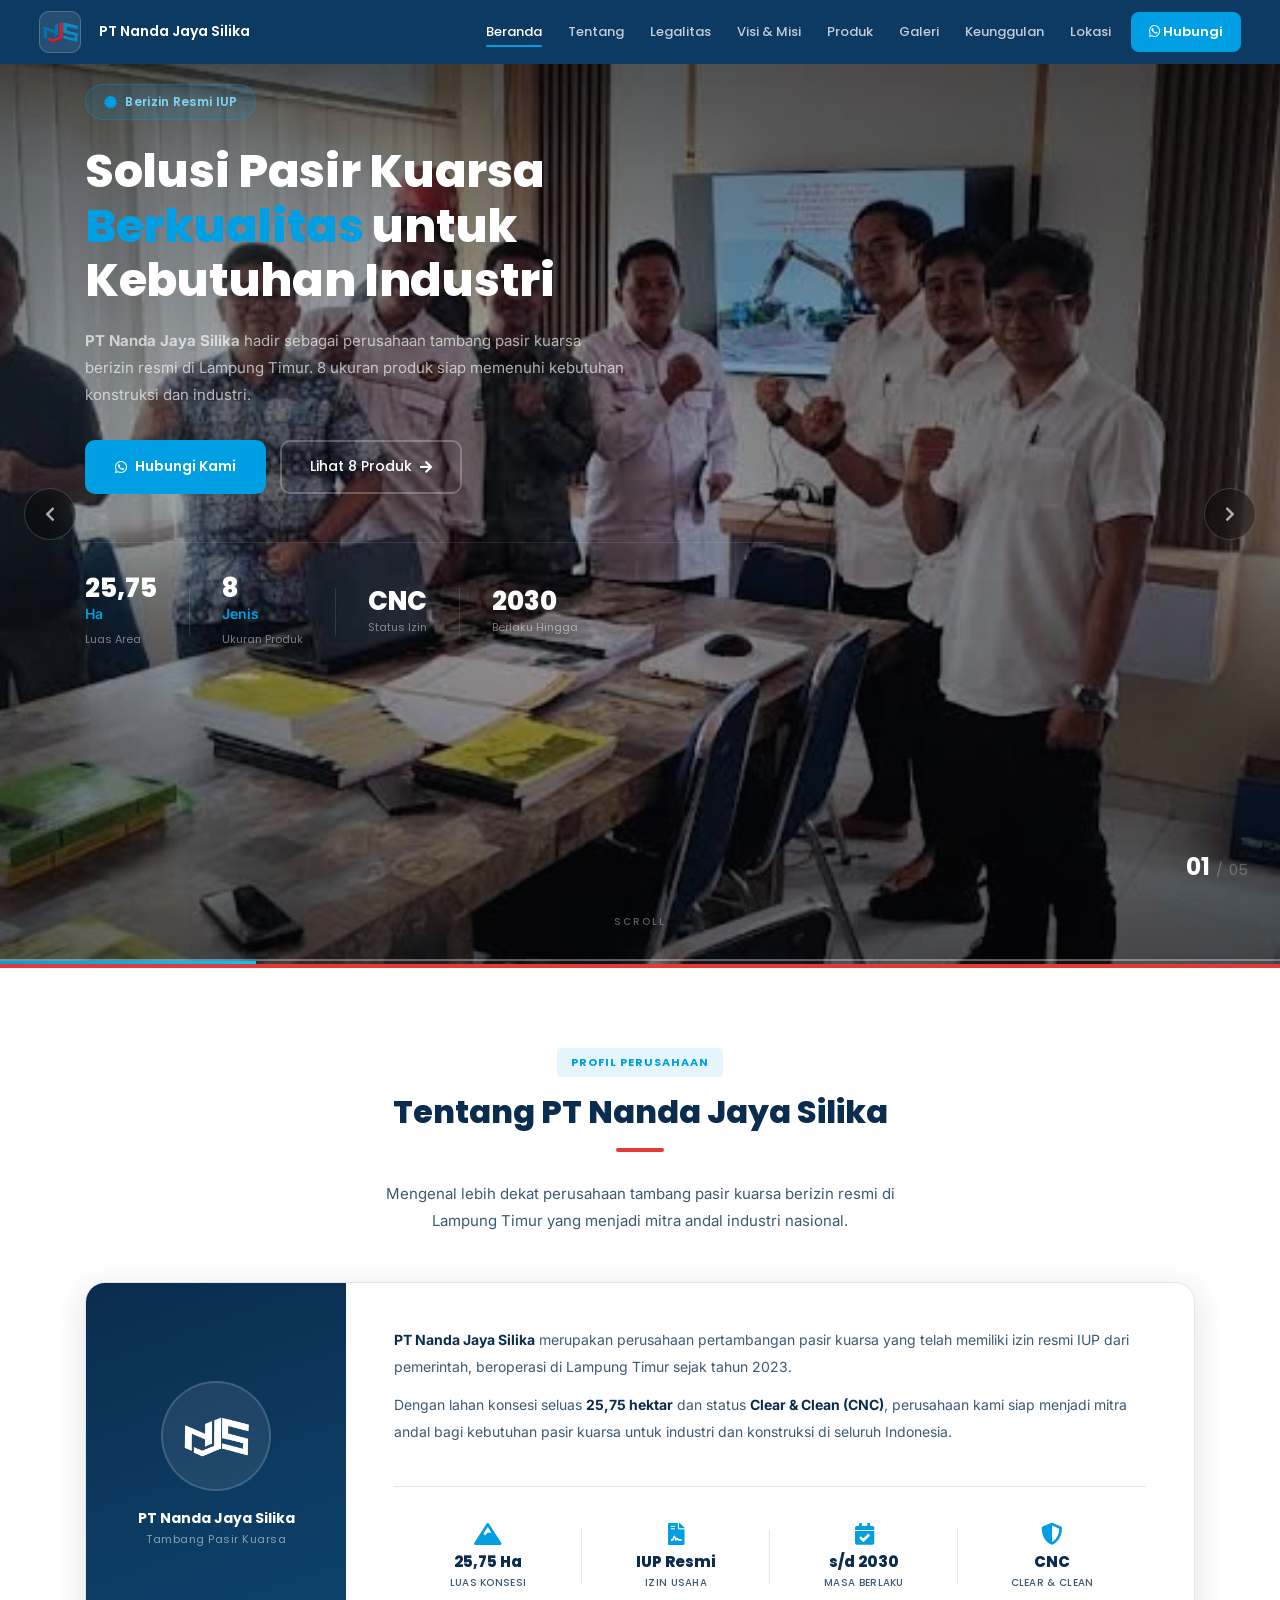
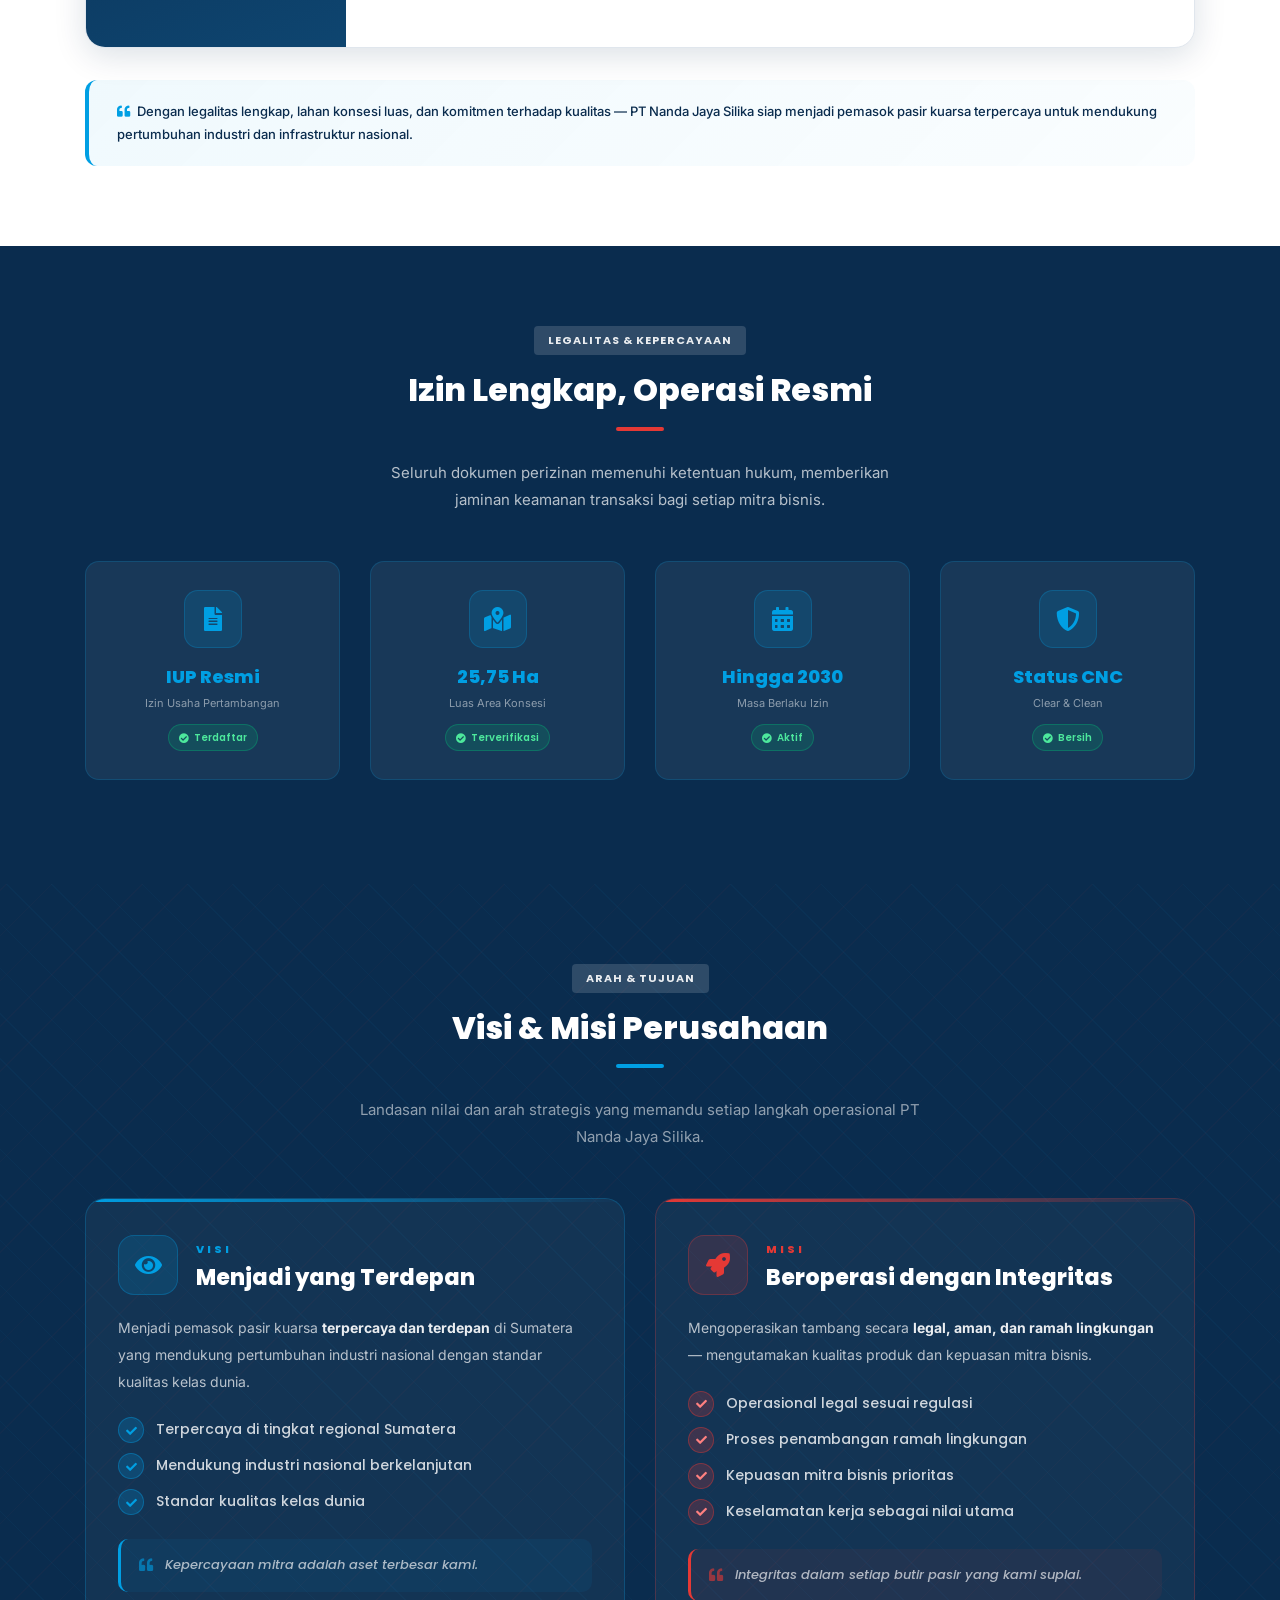
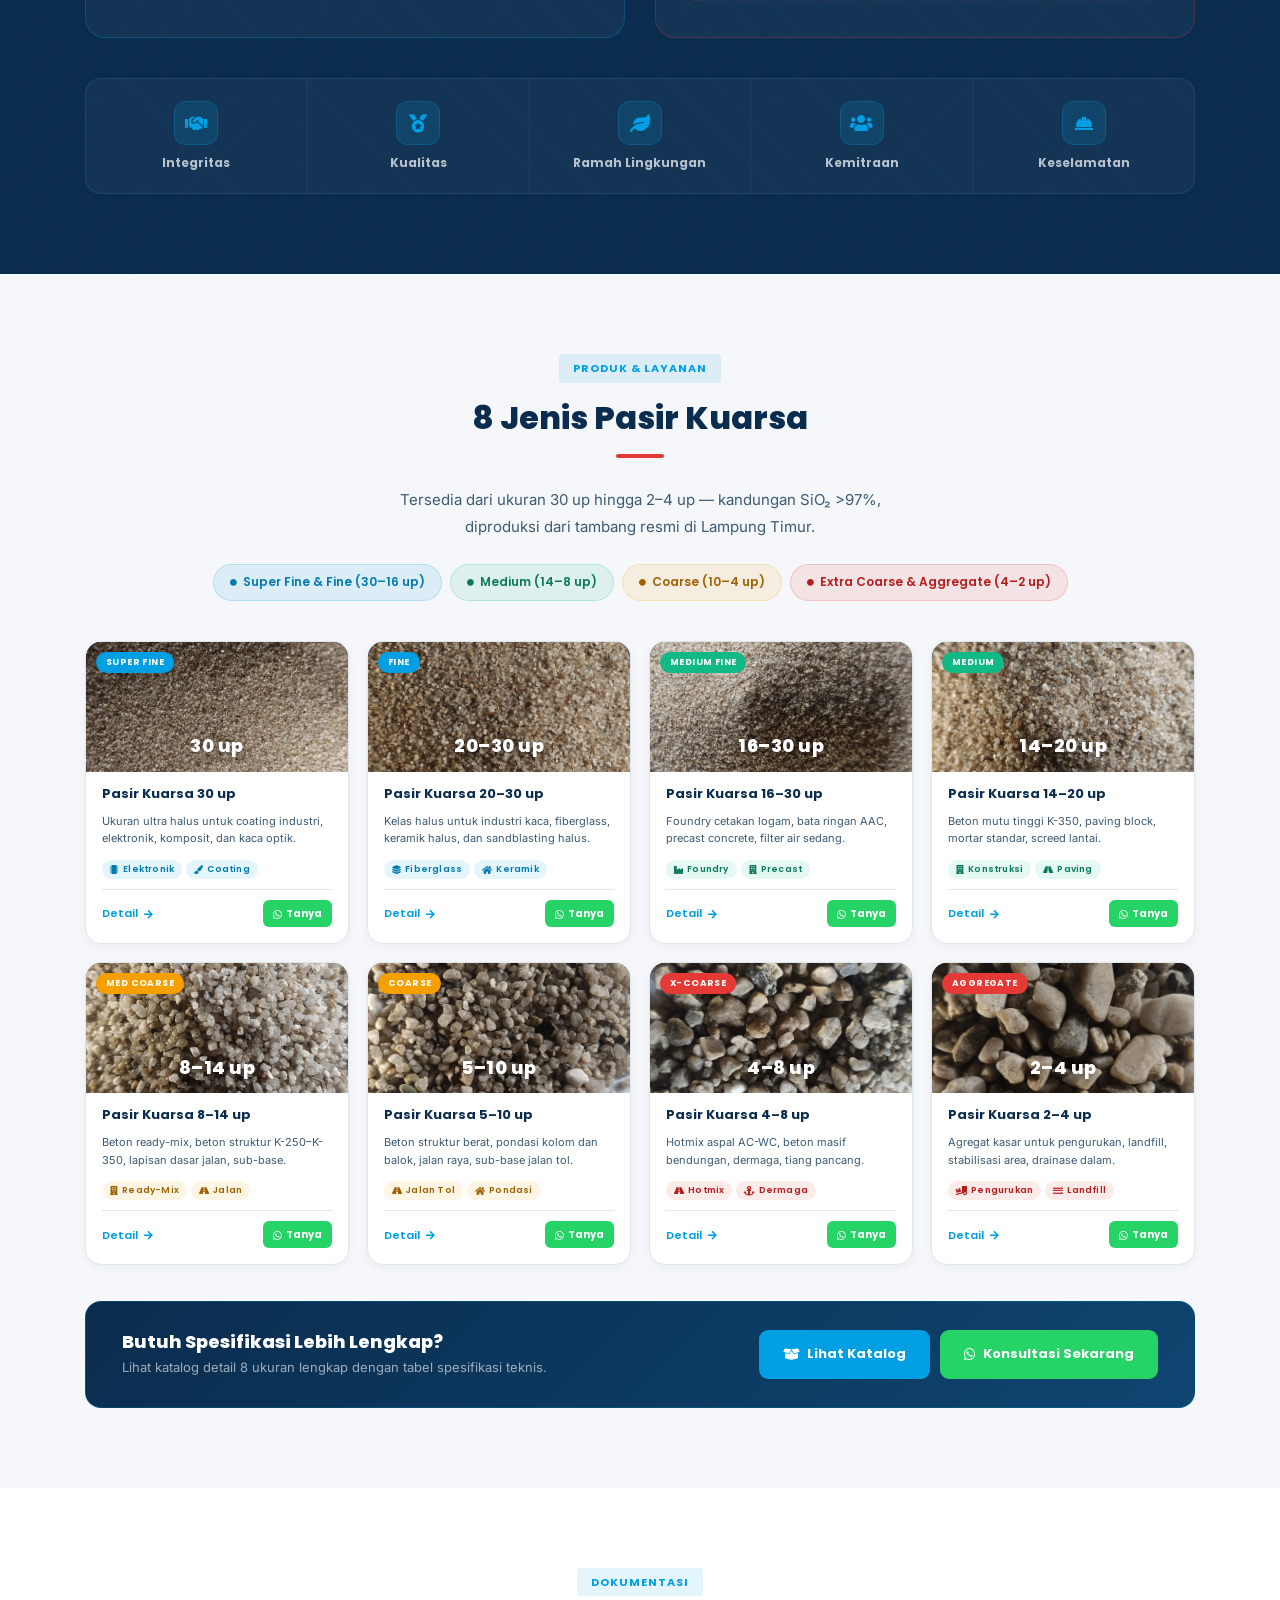
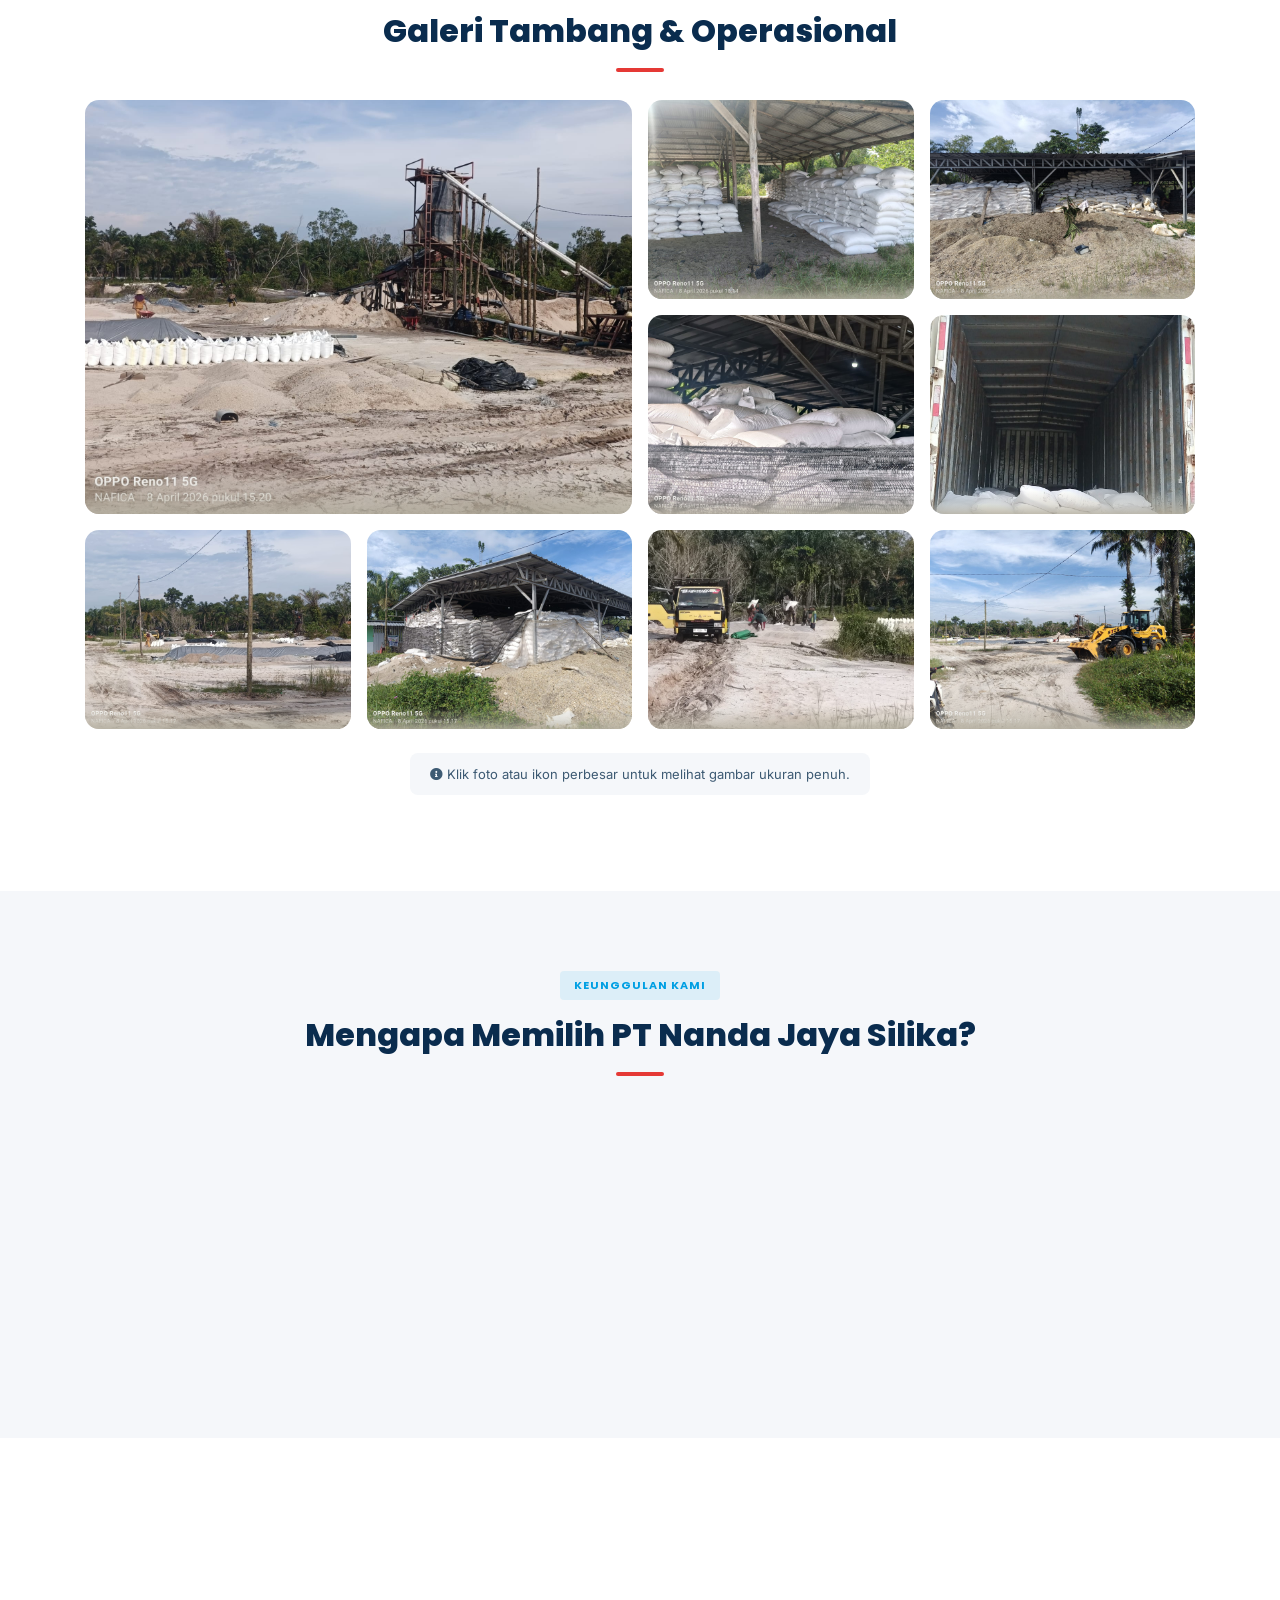
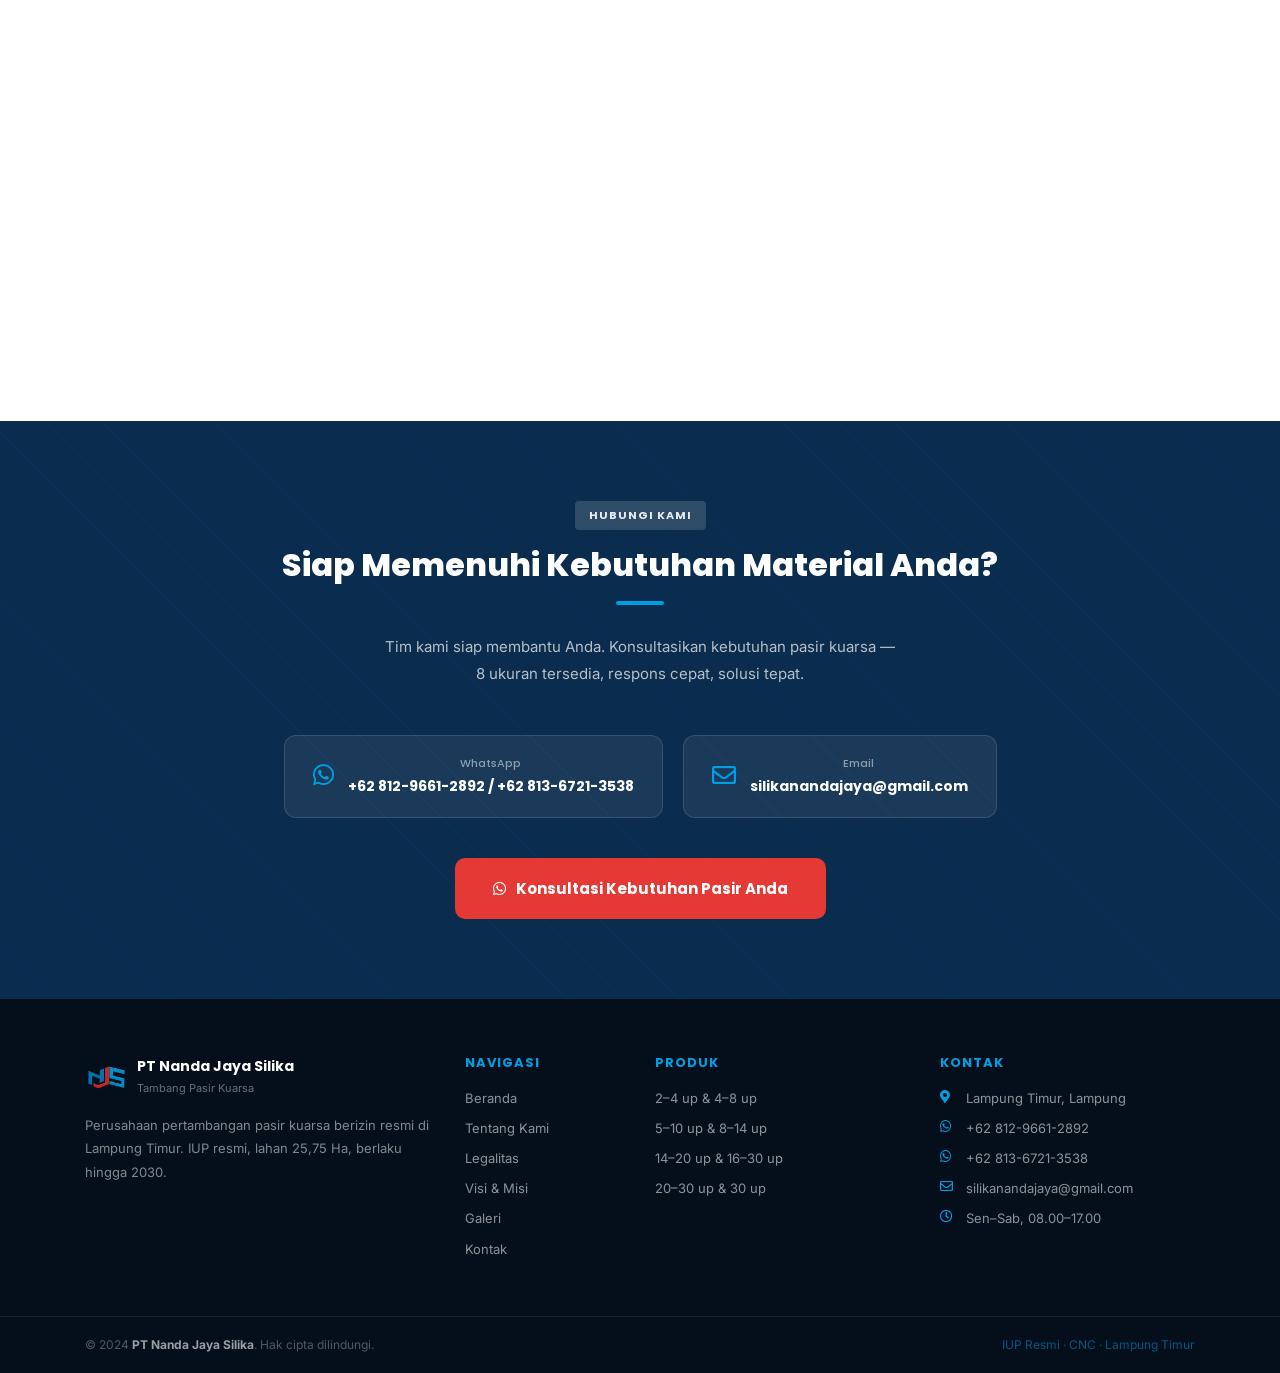
==== commit aae9f725: "img" ====
--- a/index.html
+++ b/index.html
@@ -226,15 +226,44 @@
 .gal-grid{display:grid;grid-template-columns:repeat(4,1fr);gap:16px}
 .gal-item{position:relative;border-radius:14px;overflow:hidden;cursor:pointer;aspect-ratio:4/3}
 .gal-item--featured{grid-column:span 2;grid-row:span 2;aspect-ratio:auto}
-.gal-overlay{position:absolute;inset:0;background:linear-gradient(to top,rgba(10,44,78,.85) 0%,rgba(10,44,78,.3) 50%,transparent 100%);display:flex;flex-direction:column;justify-content:flex-end;padding:20px;opacity:0;transition:opacity var(--tr)}
+.gal-item img{width:100%;height:100%;object-fit:cover;object-position:center 42%;display:block;transition:transform .5s ease}
+.gal-item:hover img{transform:scale(1.05)}
+.gal-wm-cover{position:absolute;bottom:0;left:0;right:0;height:12%;background:linear-gradient(to top,rgba(180,175,160,.85) 0%,rgba(180,175,160,.4) 40%,transparent 100%);z-index:2;pointer-events:none}
+.gal-overlay{position:absolute;inset:0;background:linear-gradient(to top,rgba(10,44,78,.85) 0%,rgba(10,44,78,.3) 50%,transparent 100%);display:flex;flex-direction:column;justify-content:flex-end;padding:20px;opacity:0;transition:opacity var(--tr);z-index:3}
 .gal-overlay h4{font-family:var(--fh);font-size:14px;font-weight:700;color:#fff;margin-bottom:3px}
 .gal-overlay p{font-size:12px;color:rgba(255,255,255,.6);margin:0}
-.gal-zoom{position:absolute;top:14px;right:14px;width:36px;height:36px;border-radius:50%;background:rgba(0,159,227,.7);display:flex;align-items:center;justify-content:center;color:#fff;font-size:13px;transform:scale(0);transition:transform var(--tr)}
+.gal-zoom{position:absolute;top:14px;right:14px;width:36px;height:36px;border-radius:50%;background:rgba(0,159,227,.7);display:flex;align-items:center;justify-content:center;color:#fff;font-size:13px;transform:scale(0);transition:transform var(--tr);z-index:4;cursor:pointer}
+.gal-zoom:hover{background:var(--blue);transform:scale(1.1)!important}
 .gal-item:hover .gal-overlay{opacity:1}.gal-item:hover .gal-zoom{transform:scale(1)}
 .gal-note{font-size:13px;color:var(--gray-text);background:var(--gray-light);border-radius:8px;padding:10px 20px;display:inline-block}
 @media(max-width:991px){.gal-grid{grid-template-columns:repeat(3,1fr)}.gal-item--featured{grid-column:span 2;grid-row:span 1;aspect-ratio:16/9}}
 @media(max-width:767px){.gal-grid{grid-template-columns:repeat(2,1fr)}.gal-item--featured{grid-column:span 2}}
 @media(max-width:480px){.gal-grid{grid-template-columns:1fr;gap:12px}.gal-item--featured{grid-column:span 1;aspect-ratio:16/10}.gal-item{aspect-ratio:16/10}}
+
+/* ===== LIGHTBOX ===== */
+.lb-overlay{position:fixed;inset:0;background:rgba(5,10,20,.92);z-index:20000;display:flex;align-items:center;justify-content:center;padding:20px;opacity:0;pointer-events:none;transition:opacity .35s ease;backdrop-filter:blur(12px);-webkit-backdrop-filter:blur(12px)}
+.lb-overlay.is-open{opacity:1;pointer-events:auto}
+.lb-img-wrap{position:relative;max-width:90vw;max-height:88vh;display:flex;align-items:center;justify-content:center}
+.lb-img-wrap img{max-width:100%;max-height:88vh;border-radius:12px;box-shadow:0 16px 64px rgba(0,0,0,.6);transform:scale(.92);transition:transform .4s cubic-bezier(.22,.61,.36,1);object-fit:contain}
+.lb-overlay.is-open .lb-img-wrap img{transform:scale(1)}
+.lb-close{position:fixed;top:20px;right:24px;width:46px;height:46px;border-radius:50%;background:rgba(255,255,255,.1);border:1px solid rgba(255,255,255,.15);color:#fff;font-size:18px;cursor:pointer;display:flex;align-items:center;justify-content:center;transition:all var(--tr);z-index:20002;backdrop-filter:blur(8px)}
+.lb-close:hover{background:rgba(229,57,53,.7);border-color:rgba(229,57,53,.9);transform:rotate(90deg)}
+.lb-arrow{position:fixed;top:50%;transform:translateY(-50%);z-index:20001;width:52px;height:52px;border-radius:50%;border:1.5px solid rgba(255,255,255,.15);background:rgba(0,0,0,.4);backdrop-filter:blur(8px);color:rgba(255,255,255,.7);font-size:16px;cursor:pointer;display:flex;align-items:center;justify-content:center;transition:all var(--tr)}
+.lb-arrow:hover{background:rgba(0,159,227,.3);border-color:rgba(0,159,227,.6);color:#fff;transform:translateY(-50%) scale(1.08)}
+.lb-arrow--left{left:20px}
+.lb-arrow--right{right:20px}
+.lb-counter{position:fixed;bottom:24px;left:50%;transform:translateX(-50%);z-index:20001;font-family:var(--fh);font-size:14px;font-weight:600;color:rgba(255,255,255,.5);background:rgba(0,0,0,.4);padding:8px 18px;border-radius:20px;backdrop-filter:blur(6px);border:1px solid rgba(255,255,255,.08)}
+.lb-counter span{color:#fff;font-weight:700}
+.lb-caption{position:fixed;bottom:64px;left:50%;transform:translateX(-50%);z-index:20001;font-family:var(--fh);font-size:13px;color:rgba(255,255,255,.45);text-align:center;max-width:500px;white-space:nowrap;overflow:hidden;text-overflow:ellipsis}
+@media(max-width:767px){
+.lb-arrow{width:42px;height:42px;font-size:14px}
+.lb-arrow--left{left:10px}
+.lb-arrow--right{right:10px}
+.lb-close{top:14px;right:14px;width:40px;height:40px}
+.lb-img-wrap{max-width:96vw}
+.lb-caption{max-width:85vw;font-size:12px;bottom:58px}
+.lb-counter{font-size:12px;padding:6px 14px;bottom:18px}
+}
 
 .unggulan-card{background:#fff;border-radius:14px;padding:26px 20px;text-align:center;border:1px solid var(--gray-mid);height:100%;transition:all var(--tr)}
 .unggulan-card:hover{border-color:var(--blue);box-shadow:var(--ss);transform:translateY(-3px)}
@@ -360,11 +389,11 @@
 <!-- HERO -->
 <section class="hero-section" id="hero">
     <div class="hero-scroll-track" id="heroTrack">
-        <div class="hero-slide is-active"><img src="img/produk7.jpeg" alt="Area Tambang" class="hero-slide-img"><div class="hero-slide-overlay"></div></div>
-        <div class="hero-slide"><img src="img/produk3.jpeg" alt="Armada Pengiriman" class="hero-slide-img"><div class="hero-slide-overlay"></div></div>
-        <div class="hero-slide"><img src="img/produk2.jpeg" alt="Material Pasir Kuarsa" class="hero-slide-img"><div class="hero-slide-overlay"></div></div>
-        <div class="hero-slide"><img src="img/produk4.jpeg" alt="Alat Berat" class="hero-slide-img"><div class="hero-slide-overlay"></div></div>
-        <div class="hero-slide"><img src="img/produk1.jpeg" alt="Proyek Infrastruktur" class="hero-slide-img"><div class="hero-slide-overlay"></div></div>
+        <div class="hero-slide is-active"><img src="img/fotobersama.jpeg" alt="Area Tambang" class="hero-slide-img"><div class="hero-slide-overlay"></div></div>
+        <div class="hero-slide"><img src="img/stokgudang.jpeg" alt="Armada Pengiriman" class="hero-slide-img"><div class="hero-slide-overlay"></div></div>
+        <div class="hero-slide"><img src="img/pasiralatberat.jpeg" alt="Material Pasir Kuarsa" class="hero-slide-img"><div class="hero-slide-overlay"></div></div>
+        <div class="hero-slide"><img src="img/beko.jpeg" alt="Alat Berat" class="hero-slide-img"><div class="hero-slide-overlay"></div></div>
+        <div class="hero-slide"><img src="img/tumpukan pasir.jpeg" alt="Proyek Infrastruktur" class="hero-slide-img"><div class="hero-slide-overlay"></div></div>
     </div>
     <div class="hero-grain"></div>
     <div class="hero-content-wrapper">
@@ -601,21 +630,103 @@
     <div class="container">
         <div class="text-center mb-4 njs-fade-up">
             <div class="section-badge">Dokumentasi</div>
-            <h2 class="section-title">Galeri Tambang &amp; Produk</h2>
+            <h2 class="section-title">Galeri Tambang &amp; Operasional</h2>
             <div class="section-rule section-rule--center"></div>
         </div>
-        <div class="gal-grid njs-fade-up">
-            <div class="gal-item gal-item--featured"><img src="img/produk4.jpeg" alt="Area Tambang" style="width:100%;height:100%;object-fit:cover;filter:brightness(.7) contrast(1.1)"><div class="gal-overlay"><div class="gal-zoom"><i class="fas fa-search-plus"></i></div><h4>Area Tambang Utama</h4><p>Pemandangan keseluruhan 25,75 Ha</p></div></div>
-            <div class="gal-item"><img src="img/produk1.jpeg" alt="Crushing" style="width:100%;height:100%;object-fit:cover;filter:brightness(.7) contrast(1.1)"><div class="gal-overlay"><div class="gal-zoom"><i class="fas fa-search-plus"></i></div><h4>Proses Crushing</h4><p>Pemecahan material kuarsa</p></div></div>
-            <div class="gal-item"><img src="img/produk2.jpeg" alt="Mentah" style="width:100%;height:100%;object-fit:cover;filter:brightness(.7) contrast(1.1)"><div class="gal-overlay"><div class="gal-zoom"><i class="fas fa-search-plus"></i></div><h4>Pasir Kuarsa Mentah</h4><p>Material hasil tambang</p></div></div>
-            <div class="gal-item"><img src="img/produk3.jpeg" alt="Konsesi" style="width:100%;height:100%;object-fit:cover;filter:brightness(.7) contrast(1.1)"><div class="gal-overlay"><div class="gal-zoom"><i class="fas fa-search-plus"></i></div><h4>Batas Konsesi</h4><p>Patok batas IUP resmi</p></div></div>
-            <div class="gal-item"><img src="img/produk4.jpeg" alt="Dump Truck" style="width:100%;height:100%;object-fit:cover;filter:brightness(.7) contrast(1.1)"><div class="gal-overlay"><div class="gal-zoom"><i class="fas fa-search-plus"></i></div><h4>Armada Dump Truck</h4><p>Kendaraan pengiriman</p></div></div>
-            <div class="gal-item"><img src="img/produk5.jpeg" alt="Screening" style="width:100%;height:100%;object-fit:cover;filter:brightness(.7) contrast(1.1)"><div class="gal-overlay"><div class="gal-zoom"><i class="fas fa-search-plus"></i></div><h4>Proses Screening</h4><p>Ayakan sesuai ukuran mesh</p></div></div>
-            <div class="gal-item"><img src="img/produk6.jpeg" alt="Siap Kirim" style="width:100%;height:100%;object-fit:cover;filter:brightness(.7) contrast(1.1)"><div class="gal-overlay"><div class="gal-zoom"><i class="fas fa-search-plus"></i></div><h4>Pasir Siap Kirim</h4><p>Material melewati QC</p></div></div>
-            <div class="gal-item"><img src="img/produk5.jpeg" alt="Screening 2" style="width:100%;height:100%;object-fit:cover;filter:brightness(.7) contrast(1.1)"><div class="gal-overlay"><div class="gal-zoom"><i class="fas fa-search-plus"></i></div><h4>Proses Screening</h4><p>Ayakan sesuai ukuran mesh</p></div></div>
-            <div class="gal-item"><img src="img/produk6.jpeg" alt="Siap Kirim 2" style="width:100%;height:100%;object-fit:cover;filter:brightness(.7) contrast(1.1)"><div class="gal-overlay"><div class="gal-zoom"><i class="fas fa-search-plus"></i></div><h4>Pasir Siap Kirim</h4><p>Material melewati QC</p></div></div>
-        </div>
-        <div class="text-center mt-4"><p class="gal-note"><i class="fas fa-info-circle"></i> Foto aktual akan ditampilkan. Hubungi kami untuk dokumentasi lengkap.</p></div>
+        <div class="gal-grid njs-fade-up" id="galGrid">
+
+            <div class="gal-item gal-item--featured" data-lb-src="img/produk4.jpeg" data-lb-title="Area Penambangan &amp; Alat Berat" data-lb-desc="Pengerjaan material dengan bulldozer di area tambang utama">
+                <img src="img/pasiralatberat.jpeg" alt="Area Penambangan & Alat Berat">
+                <div class="gal-wm-cover"></div>
+                <div class="gal-overlay">
+                    <div class="gal-zoom" data-lb-open><i class="fas fa-search-plus"></i></div>
+                    <h4>Area Penambangan &amp; Alat Berat</h4>
+                    <p>Pengerjaan material dengan bulldozer di area tambang utama</p>
+                </div>
+            </div>
+
+            <div class="gal-item" data-lb-src="img/produk1.jpeg" data-lb-title="Material Kemas Karung di Gudang" data-lb-desc="Pasir kuarsa dikemas dalam karung siap distribusi ke pelanggan">
+                <img src="img/stok.jpeg" alt="Material Kemas Karung di Gudang">
+                <div class="gal-wm-cover"></div>
+                <div class="gal-overlay">
+                    <div class="gal-zoom" data-lb-open><i class="fas fa-search-plus"></i></div>
+                    <h4>Material Kemas Karung di Gudang</h4>
+                    <p>Pasir kuarsa dikemas dalam karung siap distribusi</p>
+                </div>
+            </div>
+
+            <div class="gal-item" data-lb-src="img/produk2.jpeg" data-lb-title="Tumpukan Pasir Kuarsa Hasil Tambang" data-lb-desc="Material pasir kuarsa segar dari area penambangan ditumpukan terbuka">
+                <img src="img/tumpukan pasir.jpeg" alt="Tumpukan Pasir Kuarsa Hasil Tambang">
+                <div class="gal-wm-cover"></div>
+                <div class="gal-overlay">
+                    <div class="gal-zoom" data-lb-open><i class="fas fa-search-plus"></i></div>
+                    <h4>Tumpukan Pasir Kuarsa Hasil Tambang</h4>
+                    <p>Material segar dari area penambangan</p>
+                </div>
+            </div>
+
+            <div class="gal-item" data-lb-src="img/galeri.jpeg" data-lb-title="Area Stockpile Material" data-lb-desc="Penumpukan material pasir kuarsa skala besar sebelum proses penyaringan dan pengiriman">
+                <img src="img/stokzoom.jpeg" alt="Area Stockpile Material">
+                <div class="gal-wm-cover"></div>
+                <div class="gal-overlay">
+                    <div class="gal-zoom" data-lb-open><i class="fas fa-search-plus"></i></div>
+                    <h4>Area Stockpile Material</h4>
+                    <p>Penumpukan material skala besar sebelum distribusi</p>
+                </div>
+            </div>
+
+            <div class="gal-item" data-lb-src="img/logistik.jpeg" data-lb-title="Proses Loading ke Kendaraan" data-lb-desc="Pemuatan pasir kuarsa ke truk pengangkut untuk pengiriman ke lokasi proyek">
+                <img src="img/logistik.jpeg" alt="Proses Loading ke Kendaraan">
+                <div class="gal-wm-cover"></div>
+                <div class="gal-overlay">
+                    <div class="gal-zoom" data-lb-open><i class="fas fa-search-plus"></i></div>
+                    <h4>Proses Loading ke Kendaraan</h4>
+                    <p>Pemuatan material ke truk pengangkut</p>
+                </div>
+            </div>
+
+            <div class="gal-item" data-lb-src="img/produk5.jpeg" data-lb-title="Area Gudang &amp; Pengepakan" data-lb-desc="Fasilitas gudang untuk penyimpanan dan pengepakan pasir kuarsa dalam karung">
+                <img src="img/lapangan.jpeg" alt="Area Gudang & Pengepakan">
+                <div class="gal-wm-cover"></div>
+                <div class="gal-overlay">
+                    <div class="gal-zoom" data-lb-open><i class="fas fa-search-plus"></i></div>
+                    <h4>Area Gudang &amp; Pengepakan</h4>
+                    <p>Penyimpanan dan pengepakan material dalam karung</p>
+                </div>
+            </div>
+
+            <div class="gal-item" data-lb-src="img/produk6.jpeg" data-lb-title="Stok Material Siap Kirim" data-lb-desc="Pasir kuarsa yang telah melewati quality control dan siap dikirim ke pelanggan">
+                <img src="img/stokgudang.jpeg" alt="Stok Material Siap Kirim">
+                <div class="gal-wm-cover"></div>
+                <div class="gal-overlay">
+                    <div class="gal-zoom" data-lb-open><i class="fas fa-search-plus"></i></div>
+                    <h4>Stok Material Siap Kirim</h4>
+                    <p>Material yang telah melewati quality control</p>
+                </div>
+            </div>
+
+            <div class="gal-item" data-lb-src="img/galeri1.jpeg" data-lb-title="Armada Pengangkut Material" data-lb-desc="Kendaraan pengangkut yang siap mengirim pasir kuarsa ke berbagai lokasi proyek">
+                <img src="img/image.png" alt="Armada Pengangkut Material">
+                <div class="gal-wm-cover"></div>
+                <div class="gal-overlay">
+                    <div class="gal-zoom" data-lb-open><i class="fas fa-search-plus"></i></div>
+                    <h4>Armada Pengangkut Material</h4>
+                    <p>Kendaraan siap mengirim ke berbagai lokasi proyek</p>
+                </div>
+            </div>
+
+            <div class="gal-item" data-lb-src="img/produk3.jpeg" data-lb-title="Kendaraan Operasional Tambang" data-lb-desc="Armada operasional yang digunakan untuk mendukung kegiatan penambangan harian">
+                <img src="img/beko.jpeg" alt="Kendaraan Operasional Tambang">
+                <div class="gal-wm-cover"></div>
+                <div class="gal-overlay">
+                    <div class="gal-zoom" data-lb-open><i class="fas fa-search-plus"></i></div>
+                    <h4>Kendaraan Operasional Tambang</h4>
+                    <p>Armada pendukung kegiatan penambangan harian</p>
+                </div>
+            </div>
+
+        </div>
+        <div class="text-center mt-4"><p class="gal-note"><i class="fas fa-info-circle"></i> Klik foto atau ikon perbesar untuk melihat gambar ukuran penuh.</p></div>
     </div>
 </section>
 
@@ -733,6 +844,18 @@
     </div>
 </div>
 
+<!-- LIGHTBOX -->
+<div class="lb-overlay" id="lbOverlay">
+    <button class="lb-close" id="lbClose"><i class="fas fa-times"></i></button>
+    <button class="lb-arrow lb-arrow--left" id="lbPrev"><i class="fas fa-chevron-left"></i></button>
+    <button class="lb-arrow lb-arrow--right" id="lbNext"><i class="fas fa-chevron-right"></i></button>
+    <div class="lb-img-wrap">
+        <img id="lbImg" src="" alt="">
+    </div>
+    <div class="lb-caption" id="lbCaption"></div>
+    <div class="lb-counter"><span id="lbCur">1</span> / <span id="lbTot">9</span></div>
+</div>
+
 <!-- FLOATING WA -->
 <a href="#" data-wa-trigger class="wa-float" id="waFloat" aria-label="WhatsApp">
     <span class="wa-float-icon"><i class="fab fa-whatsapp"></i></span>
@@ -745,6 +868,122 @@
 <script>
 (function(){
 "use strict";
+
+/* ===== LIGHTBOX ===== */
+function initLightbox(){
+    var overlay = document.getElementById("lbOverlay");
+    var img = document.getElementById("lbImg");
+    var caption = document.getElementById("lbCaption");
+    var curEl = document.getElementById("lbCur");
+    var totEl = document.getElementById("lbTot");
+    var closeBtn = document.getElementById("lbClose");
+    var prevBtn = document.getElementById("lbPrev");
+    var nextBtn = document.getElementById("lbNext");
+    if(!overlay || !img) return;
+
+    var items = [];
+    var idx = 0;
+
+    function collectItems(){
+        items = [];
+        var galItems = document.querySelectorAll("#galGrid .gal-item[data-lb-src]");
+        galItems.forEach(function(el){
+            items.push({
+                src: el.getAttribute("data-lb-src"),
+                title: el.getAttribute("data-lb-title") || "",
+                desc: el.getAttribute("data-lb-desc") || ""
+            });
+        });
+        if(totEl) totEl.textContent = items.length;
+    }
+
+    function open(index){
+        collectItems();
+        if(index < 0) index = 0;
+        if(index >= items.length) index = items.length - 1;
+        idx = index;
+        show();
+        overlay.classList.add("is-open");
+        document.body.style.overflow = "hidden";
+    }
+
+    function show(){
+        var item = items[idx];
+        if(!item) return;
+        img.src = item.src;
+        img.alt = item.title;
+        caption.textContent = item.title + (item.desc ? " — " + item.desc : "");
+        if(curEl) curEl.textContent = idx + 1;
+        prevBtn.style.display = items.length > 1 ? "" : "none";
+        nextBtn.style.display = items.length > 1 ? "" : "none";
+    }
+
+    function close(){
+        overlay.classList.remove("is-open");
+        document.body.style.overflow = "";
+        setTimeout(function(){ img.src = ""; }, 350);
+    }
+
+    function goPrev(){
+        if(items.length <= 1) return;
+        idx = (idx - 1 + items.length) % items.length;
+        show();
+    }
+
+    function goNext(){
+        if(items.length <= 1) return;
+        idx = (idx + 1) % items.length;
+        show();
+    }
+
+    closeBtn.addEventListener("click", close);
+    prevBtn.addEventListener("click", goPrev);
+    nextBtn.addEventListener("click", goNext);
+    overlay.addEventListener("click", function(e){
+        if(e.target === overlay || e.target.classList.contains("lb-img-wrap")) close();
+    });
+    document.addEventListener("keydown", function(e){
+        if(!overlay.classList.contains("is-open")) return;
+        if(e.key === "Escape") close();
+        if(e.key === "ArrowLeft") goPrev();
+        if(e.key === "ArrowRight") goNext();
+    });
+
+    /* Delegate klik pada gal-item dan ikon zoom */
+    document.getElementById("galGrid").addEventListener("click", function(e){
+        var zoomBtn = e.target.closest("[data-lb-open]");
+        var galItem = e.target.closest(".gal-item[data-lb-src]");
+        if(!galItem) return;
+
+        e.preventDefault();
+        e.stopPropagation();
+
+        collectItems();
+        var targetIdx = 0;
+        for(var i = 0; i < items.length; i++){
+            if(items[i].src === galItem.getAttribute("data-lb-src")){
+                targetIdx = i;
+                break;
+            }
+        }
+        open(targetIdx);
+    });
+
+    /* Swipe support untuk mobile */
+    var touchStartX = 0;
+    var touchEndX = 0;
+    overlay.addEventListener("touchstart", function(e){
+        touchStartX = e.changedTouches[0].screenX;
+    }, { passive: true });
+    overlay.addEventListener("touchend", function(e){
+        touchEndX = e.changedTouches[0].screenX;
+        var diff = touchStartX - touchEndX;
+        if(Math.abs(diff) > 50){
+            if(diff > 0) goNext();
+            else goPrev();
+        }
+    }, { passive: true });
+}
 
 /* ===== WA POPUP ===== */
 var WA_ADMIN1 = "6281296612892";
@@ -818,7 +1057,7 @@
     });
     document.querySelectorAll('a[href^="#"]').forEach(function(link){
         link.addEventListener("click", function(e){
-            if(this.hasAttribute("data-wa-trigger")) return;
+            if(this.hasAttribute("data-wa-trigger") || this.hasAttribute("data-lb-open")) return;
             var href = this.getAttribute("href");
             if(href === "#") return;
             var target = document.querySelector(href);
@@ -965,6 +1204,7 @@
     }, { passive: false });
 
     document.addEventListener("keydown", function(e){
+        if(document.getElementById("lbOverlay") && document.getElementById("lbOverlay").classList.contains("is-open")) return;
         if(e.key === "ArrowRight"){ go(cur + 1); resetAuto(); }
         if(e.key === "ArrowLeft"){ go(cur - 1); resetAuto(); }
     });
@@ -1004,6 +1244,7 @@
     initMobileNav();
     initFloatingButtons();
     initWaPopup();
+    initLightbox();
 });
 
 })();
